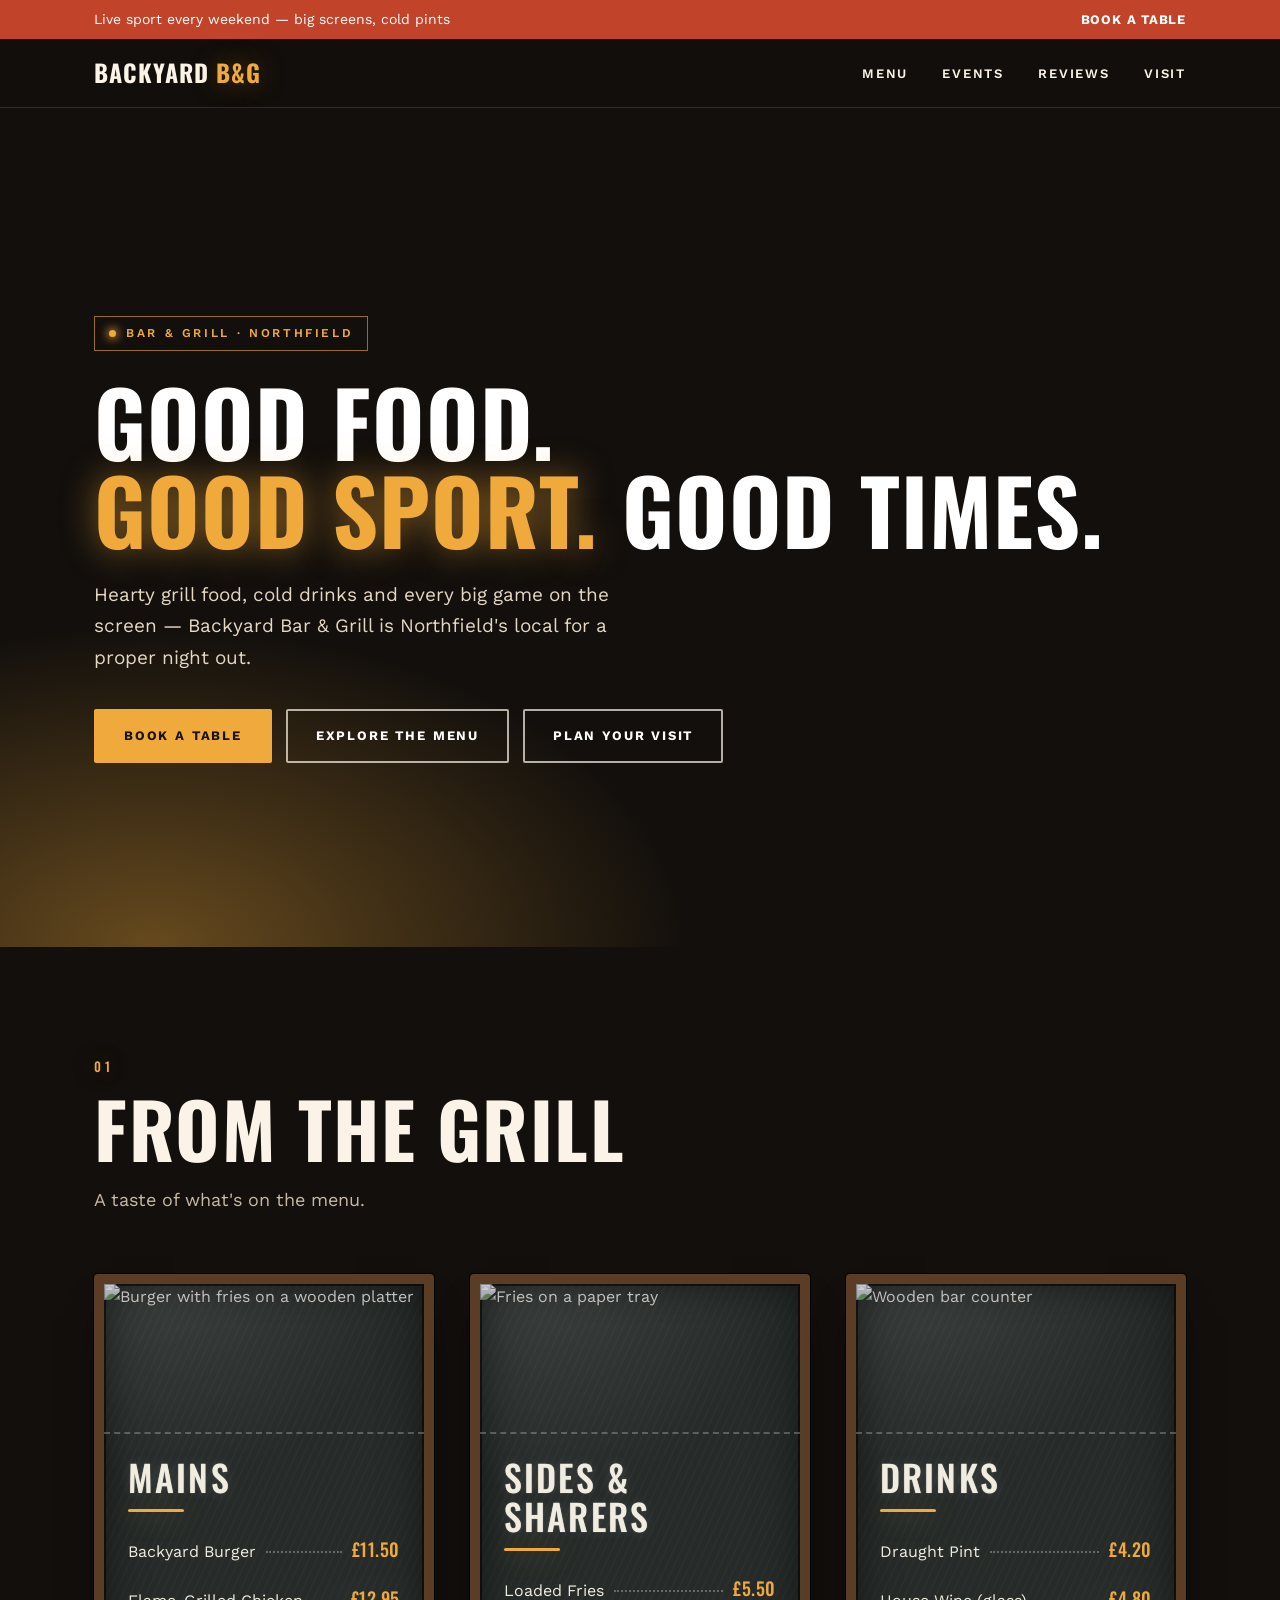
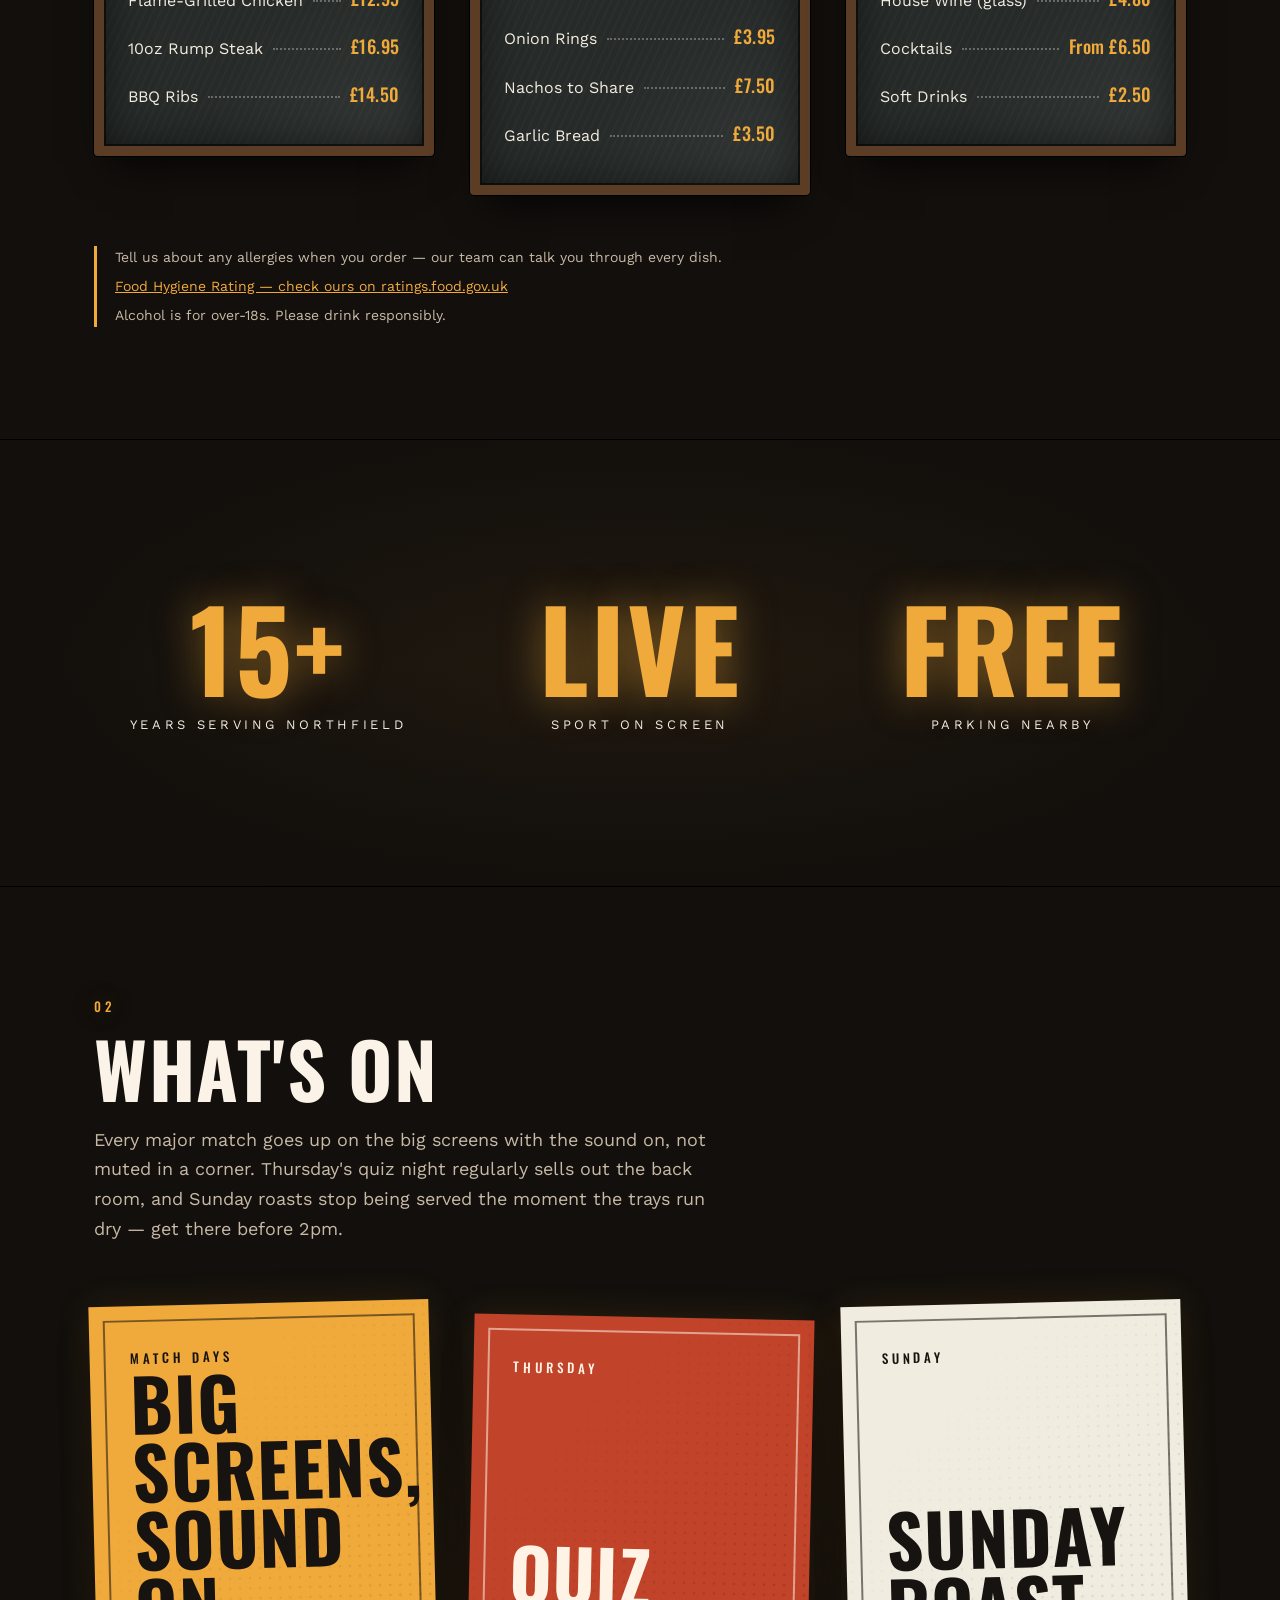
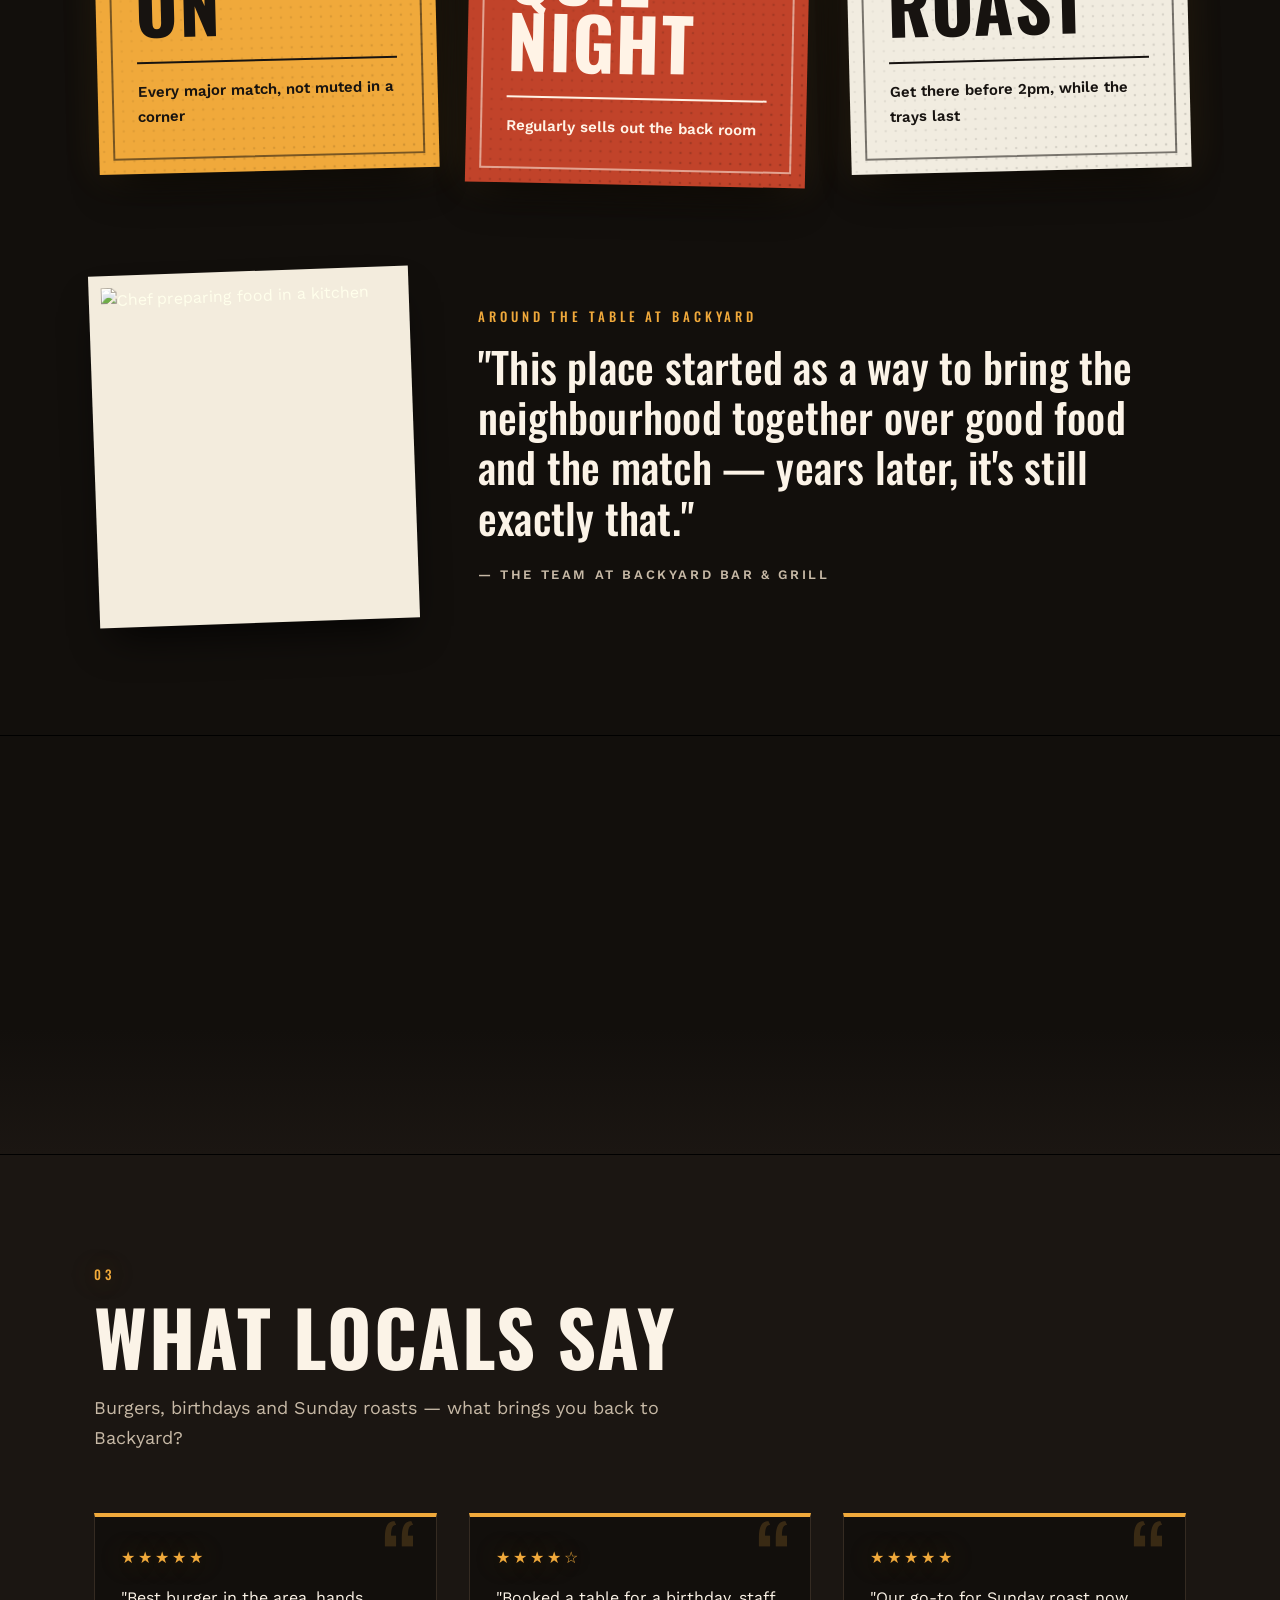
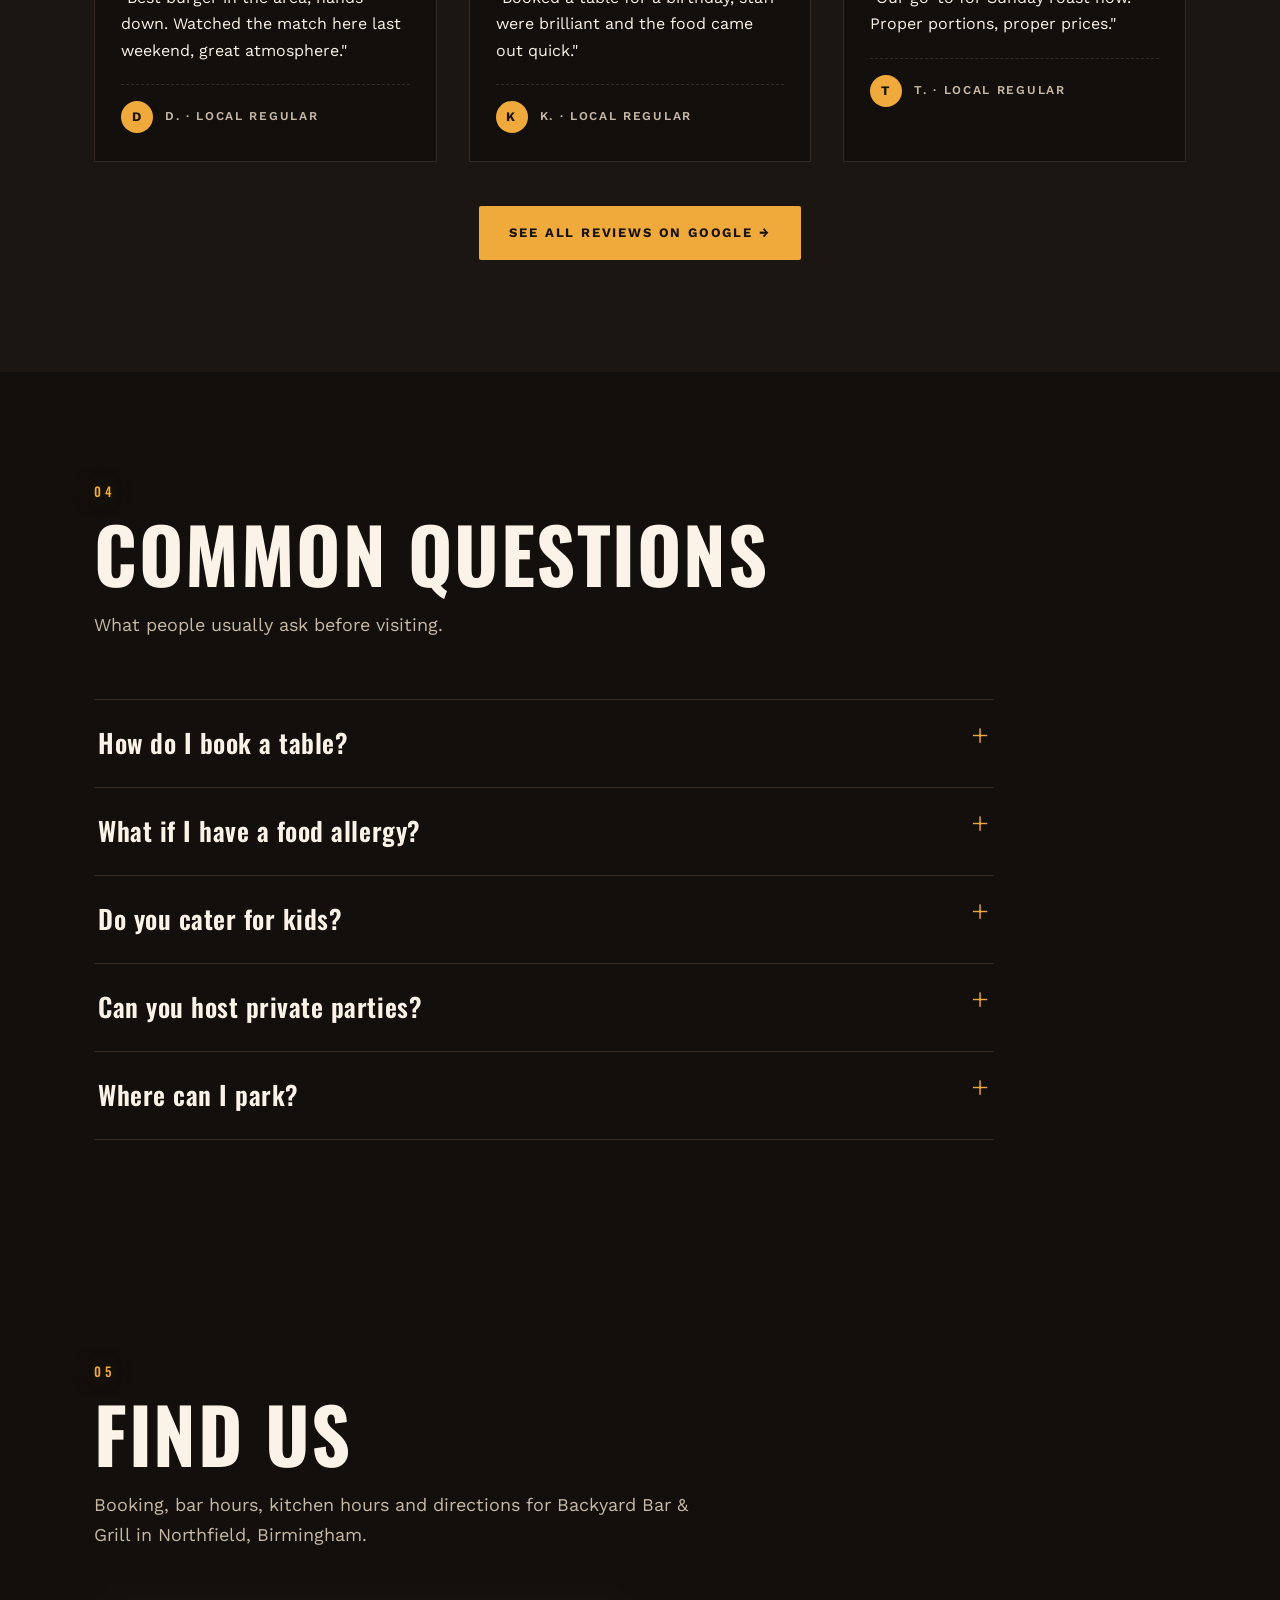
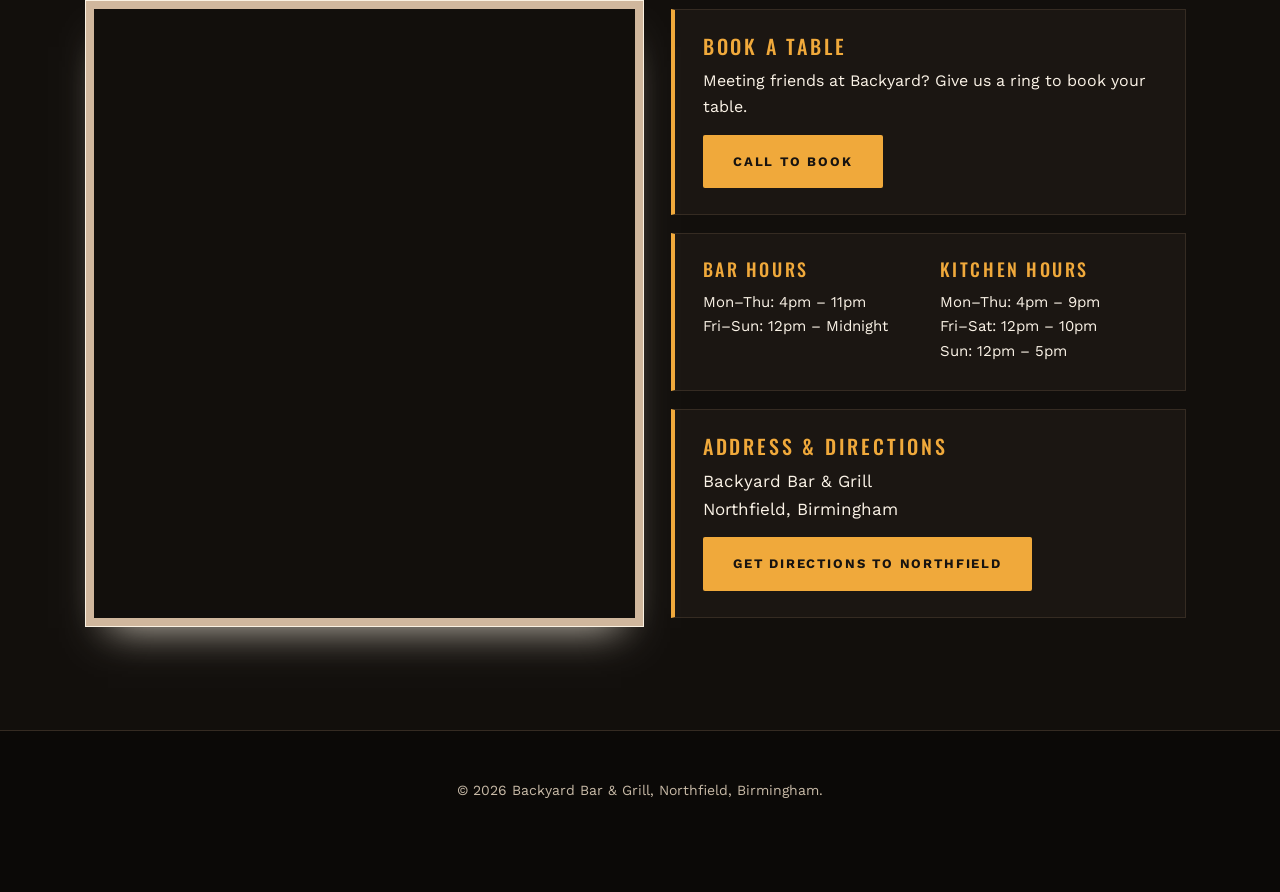
==== index.html @ 1817db9e "Merge task C" ====
<!DOCTYPE html>
<html lang="en-GB">
<head>
<meta charset="UTF-8" />
<meta name="viewport" content="width=device-width, initial-scale=1" />
<title>Backyard Bar &amp; Grill | Bar &amp; Grill in Northfield, Birmingham</title>
<meta name="description" content="Backyard Bar & Grill — hearty food, cold drinks and big-screen sport in Northfield, Birmingham. Walk-ins and bookings welcome." />
<link rel="canonical" href="https://desolatemartial553.github.io/backyard-bar-grill/" />
<meta name="theme-color" content="#f0a93b" />
<link rel="icon" href="data:image/svg+xml,%3Csvg xmlns='http://www.w3.org/2000/svg' viewBox='0 0 64 64'%3E%3Crect width='64' height='64' rx='14' fill='%23120f0c'/%3E%3Ctext x='32' y='45' font-family='Arial,sans-serif' font-size='38' font-weight='700' text-anchor='middle' fill='%23f0a93b'%3EB%3C/text%3E%3C/svg%3E" />
<meta property="og:type" content="website" />
<meta property="og:title" content="Backyard Bar &amp; Grill | Bar &amp; Grill in Northfield, Birmingham" />
<meta property="og:description" content="Backyard Bar &amp; Grill — hearty food, cold drinks and big-screen sport in Northfield, Birmingham. Walk-ins and bookings welcome." />
<meta property="og:url" content="https://desolatemartial553.github.io/backyard-bar-grill/" />
<meta property="og:image" content="https://images.pexels.com/photos/33749073/pexels-photo-33749073.jpeg?auto=compress&amp;cs=tinysrgb&amp;w=1200" />
<meta property="og:locale" content="en_GB" />
<meta property="og:site_name" content="Backyard Bar &amp; Grill" />
<meta name="twitter:card" content="summary_large_image" />
<meta name="twitter:title" content="Backyard Bar &amp; Grill | Bar &amp; Grill in Northfield, Birmingham" />
<meta name="twitter:description" content="Backyard Bar &amp; Grill — hearty food, cold drinks and big-screen sport in Northfield, Birmingham. Walk-ins and bookings welcome." />
<meta name="twitter:image" content="https://images.pexels.com/photos/33749073/pexels-photo-33749073.jpeg?auto=compress&amp;cs=tinysrgb&amp;w=1200" />
<script type="application/ld+json">
{
  "@context": "https://schema.org",
  "@type": "BarOrPub",
  "name": "Backyard Bar & Grill",
  "url": "https://desolatemartial553.github.io/backyard-bar-grill/",
  "image": "https://images.pexels.com/photos/33749073/pexels-photo-33749073.jpeg?auto=compress&cs=tinysrgb&w=1200",
  "description": "Hearty grill food, cold drinks and big-screen sport in Northfield, Birmingham.",
  "servesCuisine": "Grill",
  "address": {
    "@type": "PostalAddress",
    "addressLocality": "Northfield, Birmingham",
    "addressRegion": "West Midlands",
    "addressCountry": "GB"
  },
  "areaServed": {
    "@type": "City",
    "name": "Birmingham"
  }
}
</script>
<link rel="preconnect" href="https://fonts.googleapis.com" />
<link rel="preconnect" href="https://fonts.gstatic.com" crossorigin />
<link href="https://fonts.googleapis.com/css2?family=Oswald:wght@500;600;700&family=Work+Sans:wght@300;400;500;600;700&display=swap" rel="stylesheet" />
<style>
  :root{
    --bg:#120f0c; --ink:#fbf3e7; --muted:#c7b9a6;
    --accent:#f0a93b; --accent2:#c1432a; --card:#1b1612; --line:#352b22;
    --slate:#262b29; --chalk:#f1ece0; --wood:#5b3d25;
    --glow:0 0 28px rgba(240,169,59,.35);
    --pad:clamp(56px,9vw,112px);
  }
  *{box-sizing:border-box; margin:0; padding:0;}
  html{-webkit-text-size-adjust:100%;}
  body{font-family:'Work Sans',sans-serif; background:var(--bg); color:var(--ink); line-height:1.65; counter-reset:sec; overflow-x:hidden;}
  h1,h2,h3{font-family:'Oswald',sans-serif; text-transform:uppercase; letter-spacing:.02em; line-height:1.08;}
  .wrap{max-width:1140px; margin:0 auto; padding:0 24px;}
  a{color:inherit;}
  img{display:block; max-width:100%;}
  .reveal{opacity:0; transform:translateY(28px); transition:opacity .7s ease, transform .7s ease;}
  .reveal.in{opacity:1; transform:none;}

  /* top bar + header */
  .topbar{background:var(--accent2); color:#fff; font-size:14px;}
  .topbar__inner{display:flex; justify-content:space-between; align-items:center; padding:8px 24px; flex-wrap:wrap; gap:4px 16px;}
  .topbar a{color:#fff; font-weight:700; text-decoration:none; text-transform:uppercase; letter-spacing:.06em; font-size:13px;}
  header{position:sticky; top:0; background:rgba(18,15,12,.94); backdrop-filter:blur(6px); border-bottom:1px solid var(--line); z-index:30; transition:box-shadow .3s;}
  header.scrolled{box-shadow:0 8px 24px rgba(0,0,0,.5);}
  .header__inner{display:flex; align-items:center; justify-content:space-between; padding:14px 24px; position:relative;}
  .brand{font-size:24px; font-weight:700; text-decoration:none; text-transform:uppercase; font-family:'Oswald',sans-serif; letter-spacing:.04em;}
  .brand span{color:var(--accent); text-shadow:var(--glow);}
  nav ul{list-style:none; display:flex; gap:34px;}
  nav a{text-decoration:none; font-weight:600; font-size:13px; letter-spacing:.14em; text-transform:uppercase; padding:6px 0; border-bottom:2px solid transparent; transition:border-color .2s,color .2s;}
  nav a:hover{color:var(--accent); border-color:var(--accent);}
  .burger{display:none; flex-direction:column; gap:4px; background:none; border:0; cursor:pointer; padding:6px;}
  .burger span{width:24px; height:2px; background:var(--ink);}
  .mobile-menu{display:none; position:absolute; top:100%; left:0; right:0; background:var(--card); border-bottom:1px solid var(--line); flex-direction:column; padding:12px 24px;}
  .mobile-menu.open{display:flex;}
  .mobile-menu a{padding:14px 0; text-decoration:none; font-weight:600; border-bottom:1px solid var(--line); text-transform:uppercase; letter-spacing:.14em; font-size:14px;}

  /* buttons */
  .btn{display:inline-block; padding:14px 28px; border-radius:2px; font-weight:700; text-decoration:none; font-size:13px; text-transform:uppercase; letter-spacing:.14em; border:2px solid transparent; cursor:pointer; transition:transform .2s, background .2s, box-shadow .2s, color .2s;}
  .btn:hover{transform:translateY(-2px);}
  .btn--accent{background:var(--accent); color:#171310; box-shadow:0 0 0 rgba(240,169,59,0);}
  .btn--accent:hover{background:#ffbb52; box-shadow:var(--glow);}
  .btn--outline{border-color:rgba(251,243,231,.7); color:#fff;}
  .btn--outline:hover{border-color:var(--accent); color:var(--accent);}

  /* hero */
  .hero{position:relative; min-height:88vh; display:flex; align-items:flex-end; color:#fff; overflow:hidden;}
  .hero::before{content:"";position:absolute; inset:0; background:url('https://images.pexels.com/photos/33749073/pexels-photo-33749073.jpeg?auto=compress&cs=tinysrgb&w=1920') center/cover;}
  .hero::after{content:"";position:absolute; inset:0; background:
    radial-gradient(60% 55% at 12% 100%, rgba(240,169,59,.38), transparent 70%),
    linear-gradient(0deg, rgba(18,15,12,.97) 4%, rgba(18,15,12,.62) 55%, rgba(18,15,12,.82) 100%);}
  .hero__inner{position:relative; z-index:2; width:100%; max-width:1140px; padding:96px 24px clamp(48px,6vw,72px); margin:0 auto; text-align:left;}
  .hero__tag{display:inline-flex; align-items:center; gap:10px; border:1px solid rgba(240,169,59,.6); color:var(--accent); font-weight:600; font-size:12px; letter-spacing:.22em; padding:7px 14px; margin-bottom:26px; text-transform:uppercase;}
  .hero__tag::before{content:""; width:7px; height:7px; border-radius:50%; background:var(--accent); box-shadow:0 0 10px 2px rgba(240,169,59,.8);}
  .hero h1{font-size:clamp(46px,7vw,96px); line-height:.98; margin-bottom:26px; letter-spacing:.01em; font-weight:700;}
  .hero h1 span{color:var(--accent); text-shadow:0 0 34px rgba(240,169,59,.55);}
  .hero p{max-width:540px; margin:0 0 36px; color:#e4d7c4; font-size:clamp(16px,2vw,19px); text-transform:none;}
  .hero__actions{display:flex; gap:14px; flex-wrap:wrap;}

  /* shared section scaffold */
  section{padding:var(--pad) 24px;}
  .section__head{max-width:1140px; margin:0 auto clamp(36px,5vw,60px);}
  .section__head h2{font-size:clamp(36px,6.4vw,76px); margin-bottom:16px; counter-increment:sec; font-weight:700;}
  .section__head h2::before{content:"0" counter(sec); display:block; font-size:13px; letter-spacing:.3em; color:var(--accent); margin-bottom:14px; font-weight:500; text-shadow:var(--glow);}
  .section__head p{color:var(--muted); text-transform:none; max-width:620px; font-size:clamp(16px,1.8vw,18px);}

  /* chalkboard menus */
  .menu-grid{display:grid; grid-template-columns:repeat(auto-fit,minmax(min(100%,300px),1fr)); gap:clamp(20px,3vw,36px); align-items:start;}
  .board{position:relative; border:10px solid var(--wood); border-image:none; border-radius:4px; color:var(--chalk);
    background:
      radial-gradient(120% 70% at 20% 0%, rgba(255,255,255,.09), transparent 60%),
      radial-gradient(90% 60% at 90% 100%, rgba(255,255,255,.05), transparent 65%),
      repeating-linear-gradient(115deg, rgba(255,255,255,.018) 0 2px, transparent 2px 7px),
      var(--slate);
    box-shadow:inset 0 0 0 2px rgba(0,0,0,.55), inset 0 0 40px rgba(0,0,0,.55), 0 24px 40px -18px rgba(0,0,0,.8), 0 0 0 1px #000;
    transition:transform .3s;}
  .board:hover{transform:translateY(-6px) rotate(-.4deg);}
  .board img{width:100%; height:150px; object-fit:cover; filter:grayscale(.55) contrast(1.05) brightness(.8); border-bottom:2px dashed rgba(241,236,224,.35);}
  .board__body{padding:24px 24px 26px;}
  .board h3{color:var(--chalk); font-size:clamp(28px,3.4vw,36px); margin-bottom:14px; font-weight:500; letter-spacing:.06em; text-shadow:0 0 1px rgba(255,255,255,.6),0 0 14px rgba(255,255,255,.12);}
  .board h3::after{content:""; display:block; width:56px; height:3px; background:var(--accent); margin-top:12px; border-radius:2px; box-shadow:var(--glow);}
  .board ul{list-style:none;}
  .board li{display:flex; align-items:baseline; gap:10px; padding:9px 0; font-size:16px; text-transform:none; color:var(--chalk);}
  .board li::after{content:""; flex:1; border-bottom:2px dotted rgba(241,236,224,.32); transform:translateY(-4px);}
  .board .price{order:1; color:var(--accent); font-family:'Oswald',sans-serif; font-weight:500; font-size:18px; letter-spacing:.03em; white-space:nowrap;}
  .content-note{max-width:760px; margin:clamp(32px,4vw,52px) 0 0; color:var(--muted); font-size:14px; border-left:3px solid var(--accent); padding-left:18px;}
  .content-note p + p{margin-top:6px;}
  .content-note a{color:var(--accent);}

  /* full-bleed photo bands */
  .strip{position:relative; padding:clamp(72px,12vw,150px) 24px; background:url('https://images.pexels.com/photos/1872888/pexels-photo-1872888.jpeg?auto=compress&cs=tinysrgb&w=1920') center/cover; overflow:hidden; border-top:1px solid #000; border-bottom:1px solid #000;}
  .strip::before{content:""; position:absolute; inset:0; background:linear-gradient(180deg, rgba(18,15,12,.82), rgba(18,15,12,.6) 50%, rgba(18,15,12,.88)), radial-gradient(70% 90% at 50% 50%, rgba(240,169,59,.18), transparent 70%);}
  .strip .grid{position:relative; display:grid; grid-template-columns:repeat(auto-fit,minmax(min(100%,200px),1fr)); gap:clamp(28px,5vw,48px) 24px; text-align:center;}
  .strip .grid > div{padding:0 8px;}
  .strip h3{font-size:clamp(56px,10vw,112px); color:var(--accent); font-weight:700; text-shadow:0 0 40px rgba(240,169,59,.5); line-height:1;}
  .strip p{color:var(--chalk); font-size:13px; letter-spacing:.28em; text-transform:uppercase; margin-top:12px;}
  .band{height:clamp(200px,34vw,420px); background:url('https://images.pexels.com/photos/33749073/pexels-photo-33749073.jpeg?auto=compress&cs=tinysrgb&w=1600') center 40%/cover; position:relative; border-top:1px solid #000; border-bottom:1px solid #000;}
  .band::after{content:""; position:absolute; inset:0; background:linear-gradient(180deg, var(--bg), rgba(18,15,12,.15) 30%, rgba(18,15,12,.15) 70%, var(--card));}
  @media(min-width:900px){.strip,.band{background-attachment:fixed;}}

  /* gig-poster cards */
  .posters{display:grid; grid-template-columns:repeat(auto-fit,minmax(min(100%,300px),1fr)); gap:clamp(22px,3vw,36px); max-width:1140px; margin:0 auto clamp(56px,8vw,100px);}
  .poster{position:relative; padding:28px 26px 30px; min-height:340px; display:flex; flex-direction:column; justify-content:space-between; color:#171310; background:var(--accent); overflow:hidden; box-shadow:0 22px 40px -16px rgba(0,0,0,.85), 0 0 36px rgba(240,169,59,.12); transition:transform .3s;}
  .poster::before{content:""; position:absolute; inset:0; background:radial-gradient(rgba(0,0,0,.14) 1.4px, transparent 1.6px) 0 0/10px 10px; mask-image:linear-gradient(135deg, transparent 20%, #000); -webkit-mask-image:linear-gradient(135deg, transparent 20%, #000); pointer-events:none;}
  .poster::after{content:""; position:absolute; left:14px; right:14px; top:14px; bottom:14px; border:2px solid rgba(23,19,16,.55); pointer-events:none;}
  .poster > *{position:relative; z-index:1;}
  .poster:hover{transform:translateY(-8px) rotate(0);}
  @media(min-width:760px){.poster:nth-child(odd){transform:rotate(-1.4deg);} .poster:nth-child(even){transform:rotate(1.2deg) translateY(14px);} .poster:nth-child(even):hover{transform:translateY(6px) rotate(0);}}
  .poster--red{background:var(--accent2); color:#fff3e6;}
  .poster--red::before{background-image:radial-gradient(rgba(0,0,0,.2) 1.4px, transparent 1.6px);}
  .poster--red::after{border-color:rgba(255,243,230,.55);}
  .poster--cream{background:var(--chalk);}
  .poster__kicker{font-family:'Oswald',sans-serif; text-transform:uppercase; letter-spacing:.3em; font-size:13px; font-weight:500; padding:14px 14px 0;}
  .poster__title{font-family:'Oswald',sans-serif; text-transform:uppercase; font-weight:700; font-size:clamp(46px,7vw,72px); line-height:.94; padding:0 14px; margin-top:auto;}
  .poster__line{font-size:15px; font-weight:600; padding:16px 14px 14px; border-top:2px solid currentColor; margin:22px 14px 0; padding-left:0; padding-right:0;}

  /* team quote */
  .owner{display:grid; grid-template-columns:minmax(0,320px) 1fr; gap:clamp(28px,5vw,64px); align-items:center; max-width:1140px; margin:0 auto;}
  .owner figure{background:#f3ecdd; padding:12px 12px 44px; transform:rotate(-2deg); box-shadow:0 22px 40px -14px rgba(0,0,0,.8);}
  .owner img{aspect-ratio:1; object-fit:cover; width:100%; filter:sepia(.25) contrast(1.05);}
  .owner h3{margin-bottom:18px; color:var(--accent); font-size:13px; letter-spacing:.3em; font-weight:500;}
  .owner blockquote{font-family:'Oswald',sans-serif; font-weight:500; font-size:clamp(24px,3.6vw,42px); line-height:1.2; margin-bottom:22px; text-transform:none; letter-spacing:.005em;}
  .owner .who{color:var(--muted); font-weight:600; font-size:13px; letter-spacing:.2em; text-transform:uppercase;}

  /* reviews as ticket stubs */
  .reviews{background:var(--card);}
  .review-grid{display:grid; grid-template-columns:repeat(auto-fit,minmax(min(100%,260px),1fr)); gap:clamp(20px,3vw,32px); max-width:1140px; margin:0 auto;}
  .review{position:relative; background:var(--bg); border:1px solid var(--line); border-top:4px solid var(--accent); padding:28px 26px; transition:transform .25s;}
  .review::before{content:"\201C"; position:absolute; right:20px; top:-6px; font-family:'Oswald',sans-serif; font-size:96px; line-height:1; color:rgba(240,169,59,.18);}
  .review:hover{transform:translateY(-4px);}
  .stars{color:var(--accent); letter-spacing:3px; margin-bottom:14px; text-shadow:var(--glow);}
  .review p{font-size:16px; margin-bottom:20px; text-transform:none;}
  .review .who{display:flex; align-items:center; gap:12px; font-weight:600; font-size:12px; letter-spacing:.14em; color:var(--muted); text-transform:uppercase; border-top:1px dashed var(--line); padding-top:16px;}
  .avatar{width:32px; height:32px; border-radius:50%; background:var(--accent); color:#171310; display:flex; align-items:center; justify-content:center; font-size:13px; font-weight:700;}
  .reviews .more{text-align:center; margin-top:44px;}

  /* FAQ */
  .faq{max-width:900px; margin:0; border-top:1px solid var(--line);}
  .faq details{border-bottom:1px solid var(--line); padding:22px 4px;}
  .faq summary{cursor:pointer; font-weight:600; list-style:none; text-transform:none; font-family:'Oswald',sans-serif; font-size:clamp(20px,2.6vw,26px); letter-spacing:.02em; padding-right:40px; position:relative;}
  .faq summary::-webkit-details-marker{display:none;}
  .faq summary::after{content:"+"; position:absolute; right:0; top:-2px; font-size:30px; line-height:1; color:var(--accent); font-family:'Work Sans',sans-serif; font-weight:300;}
  .faq details[open] summary::after{content:"\2013";}
  .faq details[open] summary{color:var(--accent);}
  .faq p{margin-top:14px; color:var(--muted); font-size:16px; text-transform:none; max-width:640px;}
  .faq a{color:var(--accent);}

  /* find us */
  .map-contact{display:grid; grid-template-columns:1.05fr 1fr; gap:clamp(20px,3vw,36px); max-width:1140px; margin:0 auto; padding:0 24px;}
  .map-contact iframe{width:100%; height:100%; min-height:320px; border:0; filter:invert(90%) hue-rotate(180deg) sepia(.25); box-shadow:0 0 0 8px var(--wood), 0 0 0 9px #000, 0 24px 40px -14px rgba(0,0,0,.8);}
  .visit-details{display:grid; gap:18px;}
  .visit-card{padding:26px 28px; text-align:left; background:var(--card); border:1px solid var(--line); border-left:4px solid var(--accent);}
  .visit-card h3{color:var(--accent); font-size:20px; font-weight:500; letter-spacing:.14em; margin-bottom:10px;}
  .visit-card p{color:var(--ink);}
  .visit-card p + p,.visit-card .btn{margin-top:14px;}
  .visit-card address{font-style:normal; font-size:17px;}
  .hours-grid{display:grid; grid-template-columns:1fr 1fr; gap:20px;}
  .hours-grid h3{font-size:18px;}
  .hours-grid p{font-size:15px;}

  footer{background:#0b0907; color:var(--muted); padding:48px 24px 90px; text-align:center; font-size:14px; border-top:1px solid var(--line);}
  footer a{color:var(--accent); text-decoration:none;}
  .sticky-cta{position:fixed; bottom:0; left:0; right:0; background:#0b0907; padding:12px 20px; display:none; justify-content:center; gap:12px; z-index:40; box-shadow:0 -8px 24px rgba(0,0,0,.5);}
  .sticky-cta a{flex:1; text-align:center; max-width:280px; padding:13px 10px;}

  @media(max-width:820px){
    nav{display:none;} .burger{display:flex;}
    .owner{grid-template-columns:1fr;}
    .owner figure{max-width:260px;}
    .map-contact{grid-template-columns:1fr;}
    .sticky-cta{display:flex;}
    footer{padding-bottom:100px;}
    .hero{min-height:80vh;}
  }
  @media(max-width:480px){
    .hours-grid{grid-template-columns:1fr;}
    .hero__actions .btn{flex:1 1 100%; text-align:center;}
    .topbar__inner{justify-content:center; text-align:center;}
  }
  @media(prefers-reduced-motion:reduce){.reveal{transition:none;} .btn,.board,.poster,.review{transition:none;}}
</style>
</head>
<body>

<div class="topbar">
  <div class="wrap topbar__inner">
    <!-- PLACEHOLDER: confirm live sport screenings with the owner -->
    <p>Live sport every weekend — big screens, cold pints</p>
    <!-- /PLACEHOLDER -->
    <!-- PLACEHOLDER: owner-confirmed booking phone needed; replace placeholder tel number -->
    <a href="tel:+441210000002">Book a table</a>
    <!-- /PLACEHOLDER -->
  </div>
</div>

<header id="siteHeader">
  <div class="wrap header__inner">
    <a class="brand" href="#top">Backyard <span>B&amp;G</span></a>
    <nav>
      <ul>
        <li><a href="#menu">Menu</a></li>
        <li><a href="#events">Events</a></li>
        <li><a href="#reviews">Reviews</a></li>
        <li><a href="#contact">Visit</a></li>
      </ul>
    </nav>
    <button class="burger" id="burgerBtn" aria-label="Menu"><span></span><span></span><span></span></button>
    <div class="mobile-menu" id="mobileMenu">
      <a href="#menu">Menu</a>
      <a href="#events">Events</a>
      <a href="#reviews">Reviews</a>
      <a href="#contact">Visit</a>
    </div>
  </div>
</header>

<section class="hero" id="top">
  <div class="hero__inner">
    <span class="hero__tag">Bar &amp; Grill · Northfield</span>
    <h1>Good food.<br><span>Good sport.</span> Good times.</h1>
    <!-- PLACEHOLDER: confirm grill menu and live sports availability with the owner -->
    <p>Hearty grill food, cold drinks and every big game on the screen — Backyard Bar &amp; Grill is Northfield's local for a proper night out.</p>
    <!-- /PLACEHOLDER -->
    <div class="hero__actions">
      <!-- PLACEHOLDER: owner-confirmed booking phone needed; replace placeholder tel number -->
      <a href="tel:+441210000002" class="btn btn--accent">Book a table</a>
      <!-- /PLACEHOLDER -->
      <a href="#menu" class="btn btn--outline">Explore the menu</a>
      <a href="#contact" class="btn btn--outline">Plan your visit</a>
    </div>
  </div>
</section>

<section id="menu">
  <div class="wrap">
    <div class="section__head reveal">
      <h2>From The Grill</h2>
      <p>A taste of what's on the menu.</p>
    </div>
    <div class="menu-grid">
      <div class="board reveal">
        <img src="https://images.pexels.com/photos/38896825/pexels-photo-38896825.jpeg?auto=compress&cs=tinysrgb&w=700" alt="Burger with fries on a wooden platter" loading="lazy" />
        <div class="board__body">
          <h3>Mains</h3>

          <!-- PLACEHOLDER: confirm mains and prices with the owner -->
          <ul>
            <li>Backyard Burger <span class="price">£11.50</span></li>
            <li>Flame-Grilled Chicken <span class="price">£12.95</span></li>
            <li>10oz Rump Steak <span class="price">£16.95</span></li>
            <li>BBQ Ribs <span class="price">£14.50</span></li>
          </ul>
          <!-- /PLACEHOLDER -->
        </div>
      </div>
      <div class="board reveal">
        <img src="https://images.pexels.com/photos/4571510/pexels-photo-4571510.jpeg?auto=compress&cs=tinysrgb&w=700" alt="Fries on a paper tray" loading="lazy" />
        <div class="board__body">
          <h3>Sides &amp; Sharers</h3>

          <!-- PLACEHOLDER: confirm sides and sharers and prices with the owner -->
          <ul>
            <li>Loaded Fries <span class="price">£5.50</span></li>
            <li>Onion Rings <span class="price">£3.95</span></li>
            <li>Nachos to Share <span class="price">£7.50</span></li>
            <li>Garlic Bread <span class="price">£3.50</span></li>
          </ul>
          <!-- /PLACEHOLDER -->
        </div>
      </div>
      <div class="board reveal">
        <img src="https://images.pexels.com/photos/1872888/pexels-photo-1872888.jpeg?auto=compress&cs=tinysrgb&w=700" alt="Wooden bar counter" loading="lazy" />
        <div class="board__body">
          <h3>Drinks</h3>

          <!-- PLACEHOLDER: confirm drinks and prices with the owner -->
          <ul>
            <li>Draught Pint <span class="price">£4.20</span></li>
            <li>House Wine (glass) <span class="price">£4.80</span></li>
            <li>Cocktails <span class="price">From £6.50</span></li>
            <li>Soft Drinks <span class="price">£2.50</span></li>
          </ul>
          <!-- /PLACEHOLDER -->
        </div>
      </div>
    </div>
    <div class="content-note">
      <p>Tell us about any allergies when you order — our team can talk you through every dish.</p>
      <!-- PLACEHOLDER: verify the venue's Food Hygiene Rating and replace with its official listing -->
      <p><a href="https://ratings.food.gov.uk/">Food Hygiene Rating — check ours on ratings.food.gov.uk</a></p>
      <!-- /PLACEHOLDER -->
      <p>Alcohol is for over-18s. Please drink responsibly.</p>
    </div>
  </div>
</section>

<section class="strip" aria-label="At a glance">
  <div class="wrap grid">
    <!-- PLACEHOLDER: confirm years trading, live sport and parking with the owner -->
    <div class="reveal"><h3>15+</h3><p>Years Serving Northfield</p></div>
    <div class="reveal"><h3>Live</h3><p>Sport On Screen</p></div>
    <div class="reveal"><h3>Free</h3><p>Parking Nearby</p></div>
    <!-- /PLACEHOLDER -->
  </div>
</section>

<section id="events">
  <div class="wrap">
    <div class="section__head reveal">
      <h2>What's on</h2>
      <!-- PLACEHOLDER: owner-confirmed events, sports screenings and offers needed -->
      <p>Every major match goes up on the big screens with the sound on, not muted in a corner. Thursday's quiz night regularly sells out the back room, and Sunday roasts stop being served the moment the trays run dry — get there before 2pm.</p>
      <!-- /PLACEHOLDER -->
    </div>
    <!-- PLACEHOLDER: owner-confirmed events, sports screenings and offers needed -->
    <div class="posters">
      <article class="poster reveal"><span class="poster__kicker">Match days</span><h3 class="poster__title">Big screens,<br>sound on</h3><p class="poster__line">Every major match, not muted in a corner</p></article>
      <article class="poster poster--red reveal"><span class="poster__kicker">Thursday</span><h3 class="poster__title">Quiz<br>night</h3><p class="poster__line">Regularly sells out the back room</p></article>
      <article class="poster poster--cream reveal"><span class="poster__kicker">Sunday</span><h3 class="poster__title">Sunday<br>roast</h3><p class="poster__line">Get there before 2pm, while the trays last</p></article>
    </div>
    <!-- /PLACEHOLDER -->
    <div class="owner reveal">
      <figure>
        <img src="https://images.pexels.com/photos/36430023/pexels-photo-36430023.jpeg?auto=compress&cs=tinysrgb&w=500" alt="Chef preparing food in a kitchen" loading="lazy" />
      </figure>
      <div>
        <h3>Around the table at Backyard</h3>
        <!-- PLACEHOLDER: approved team quote and attribution needed -->
        <blockquote>"This place started as a way to bring the neighbourhood together over good food and the match — years later, it's still exactly that."</blockquote>
        <div class="who">— The Team at Backyard Bar &amp; Grill</div>
        <!-- /PLACEHOLDER -->
      </div>
    </div>
  </div>
</section>

<div class="band" role="presentation" aria-hidden="true"></div>

<section id="reviews" class="reviews">
  <div class="wrap">
    <div class="section__head reveal">
      <h2>What locals say</h2>
      <p>Burgers, birthdays and Sunday roasts — what brings you back to Backyard?</p>
    </div>
    <div class="review-grid">
      <!-- PLACEHOLDER: replace with real Google reviews — food review -->
      <div class="review reveal"><div class="stars">★★★★★</div><p>"Best burger in the area, hands down. Watched the match here last weekend, great atmosphere."</p><div class="who"><span class="avatar">D</span> D. · Local regular</div></div>
      <!-- /PLACEHOLDER -->
      <!-- PLACEHOLDER: replace with real Google reviews — table booking review -->
      <div class="review reveal"><div class="stars">★★★★☆</div><p>"Booked a table for a birthday, staff were brilliant and the food came out quick."</p><div class="who"><span class="avatar">K</span> K. · Local regular</div></div>
      <!-- /PLACEHOLDER -->
      <!-- PLACEHOLDER: replace with real Google reviews — atmosphere review -->
      <div class="review reveal"><div class="stars">★★★★★</div><p>"Our go-to for Sunday roast now. Proper portions, proper prices."</p><div class="who"><span class="avatar">T</span> T. · Local regular</div></div>
      <!-- /PLACEHOLDER -->
    </div>
    <div class="more">
      <a class="btn btn--accent" href="https://www.google.com/search?q=Backyard+Bar+%26+Grill+Northfield+Birmingham+reviews" target="_blank" rel="noopener">See all reviews on Google →</a>
    </div>
  </div>
</section>

<section id="faq">
  <div class="wrap">
    <div class="section__head reveal">
      <h2>Common Questions</h2>
      <p>What people usually ask before visiting.</p>
    </div>
    <div class="faq reveal">
      <details><summary>How do I book a table?</summary><!-- PLACEHOLDER: confirm booking phone and walk-in policy with the owner --><p>Walk-ins are welcome any time, but booking is recommended for weekends and big match days. <a href="tel:+441210000002">Call to book</a>.</p><!-- /PLACEHOLDER --></details>
      <details><summary>What if I have a food allergy?</summary><p>Tell us about any allergies when you order — our team can talk you through every dish.</p></details>
      <details><summary>Do you cater for kids?</summary><!-- PLACEHOLDER: confirm children's menu and family visiting policy --><p>Yes, we have a kids' menu and are family-friendly until the evening.</p><!-- /PLACEHOLDER --></details>
      <details><summary>Can you host private parties?</summary><!-- PLACEHOLDER: confirm private-party availability and booking phone --><p>Yes, we have function space available for private events — <a href="tel:+441210000002">call us to check availability</a>.</p><!-- /PLACEHOLDER --></details>
      <details><summary>Where can I park?</summary><!-- PLACEHOLDER: confirm nearby free parking availability --><p>Yes, free parking is available nearby.</p><!-- /PLACEHOLDER --></details>
    </div>
  </div>
</section>

<section id="contact">
  <div class="wrap section__head reveal">
    <h2>Find Us</h2>
    <p>Booking, bar hours, kitchen hours and directions for Backyard Bar &amp; Grill in Northfield, Birmingham.</p>
  </div>
  <div class="wrap map-contact reveal">
    <iframe src="https://maps.google.com/maps?q=Northfield,+Birmingham&z=15&output=embed" loading="lazy" title="Map to Backyard Bar & Grill"></iframe>
    <div class="visit-details">
      <div class="visit-card">
        <h3>Book a table</h3>
        <!-- PLACEHOLDER: owner-confirmed booking phone needed; replace placeholder tel number -->
        <p>Meeting friends at Backyard? Give us a ring to book your table.</p>
        <a class="btn btn--accent" href="tel:+441210000002">Call to book</a>
        <!-- /PLACEHOLDER -->
      </div>
      <div class="visit-card hours-grid">
        <div>
          <h3>Bar hours</h3>
          <!-- PLACEHOLDER: owner-confirmed bar opening hours by day needed -->
          <p>Mon–Thu: 4pm – 11pm<br>Fri–Sun: 12pm – Midnight</p>
          <!-- /PLACEHOLDER -->
        </div>
        <div>
          <h3>Kitchen hours</h3>
          <!-- PLACEHOLDER: owner-confirmed kitchen serving hours and last food orders by day needed -->
          <p>Mon–Thu: 4pm – 9pm<br>Fri–Sat: 12pm – 10pm<br>Sun: 12pm – 5pm</p>
          <!-- /PLACEHOLDER -->
        </div>
      </div>
      <div class="visit-card">
        <h3>Address &amp; directions</h3>
        <!-- PLACEHOLDER: street address and postcode needed -->
        <address>Backyard Bar &amp; Grill<br>Northfield, Birmingham</address>
        <!-- /PLACEHOLDER -->
        <!-- PLACEHOLDER: replace area directions with the verified venue address and Google Maps pin -->
        <a class="btn btn--accent" href="https://www.google.com/maps/dir/?api=1&amp;destination=Northfield%2C%20Birmingham">Get directions <span>to Northfield</span></a>
        <!-- /PLACEHOLDER -->
      </div>
    </div>
  </div>
</section>

<footer>
  <p>&copy; 2026 Backyard Bar &amp; Grill, Northfield, Birmingham.</p>
</footer>

<div class="sticky-cta">
  <!-- PLACEHOLDER: owner-confirmed booking phone needed; replace placeholder tel number -->
  <a href="tel:+441210000002" class="btn btn--accent">Book a table</a>
  <!-- /PLACEHOLDER -->
  <a href="#contact" class="btn btn--outline">Hours &amp; location</a>
</div>

<script>
  const burger = document.getElementById('burgerBtn');
  const menu = document.getElementById('mobileMenu');
  burger.addEventListener('click', () => menu.classList.toggle('open'));

  const header = document.getElementById('siteHeader');
  window.addEventListener('scroll', () => header.classList.toggle('scrolled', window.scrollY > 10));

  function smoothScrollTo(id){
    const target = document.getElementById(id);
    if(!target) return;
    const headerH = header.offsetHeight;
    const top = target.getBoundingClientRect().top + window.scrollY - headerH - 12;
    window.scrollTo({ top: Math.max(top, 0), behavior: 'smooth' });
  }
  document.querySelectorAll('a[href^="#"]').forEach(link => {
    const id = link.getAttribute('href').slice(1);
    if(!document.getElementById(id)) return;
    link.addEventListener('click', (e) => {
      e.preventDefault();
      menu.classList.remove('open');
      smoothScrollTo(id);
      history.replaceState(null, '', '#' + id);
    });
  });

  const io = new IntersectionObserver((entries) => {
    entries.forEach(e => { if(e.isIntersecting){ e.target.classList.add('in'); io.unobserve(e.target); } });
  }, { threshold: 0.15 });
  document.querySelectorAll('.reveal').forEach(el => io.observe(el));
</script>

</body>
</html>
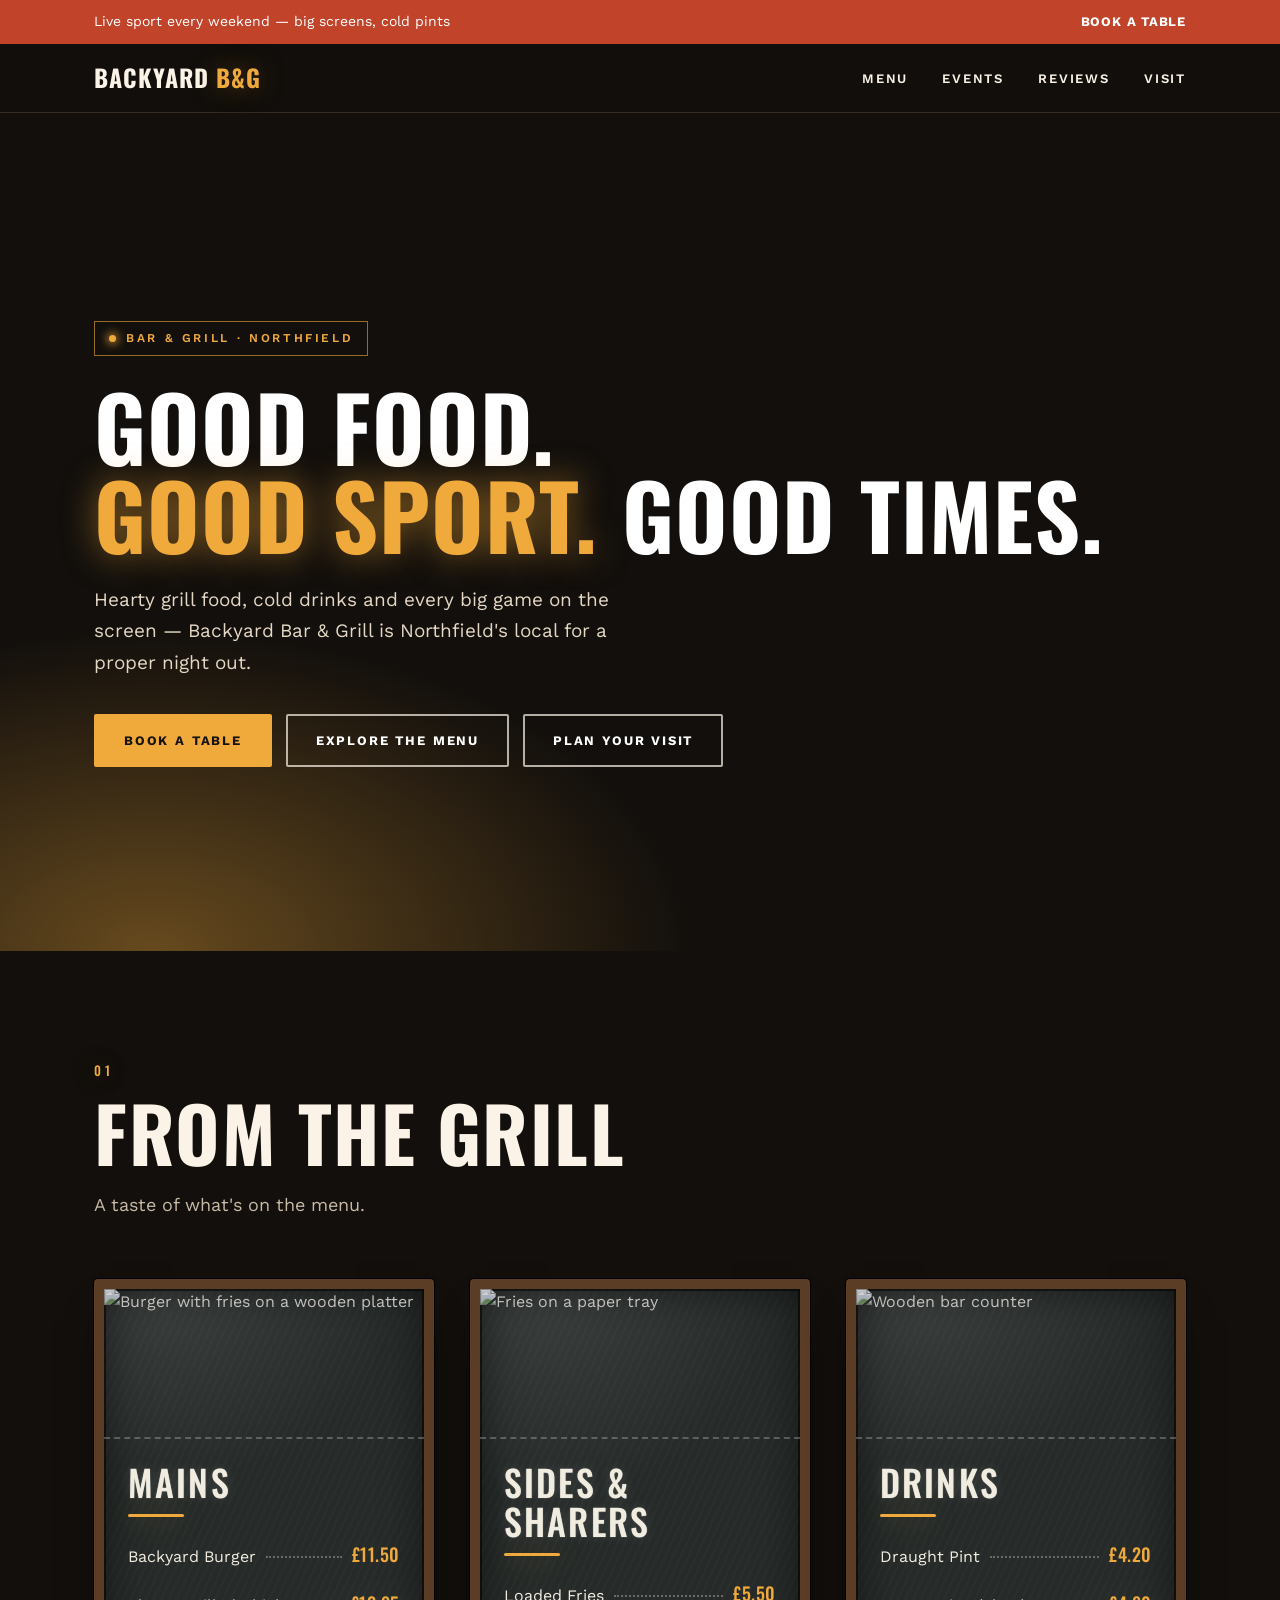
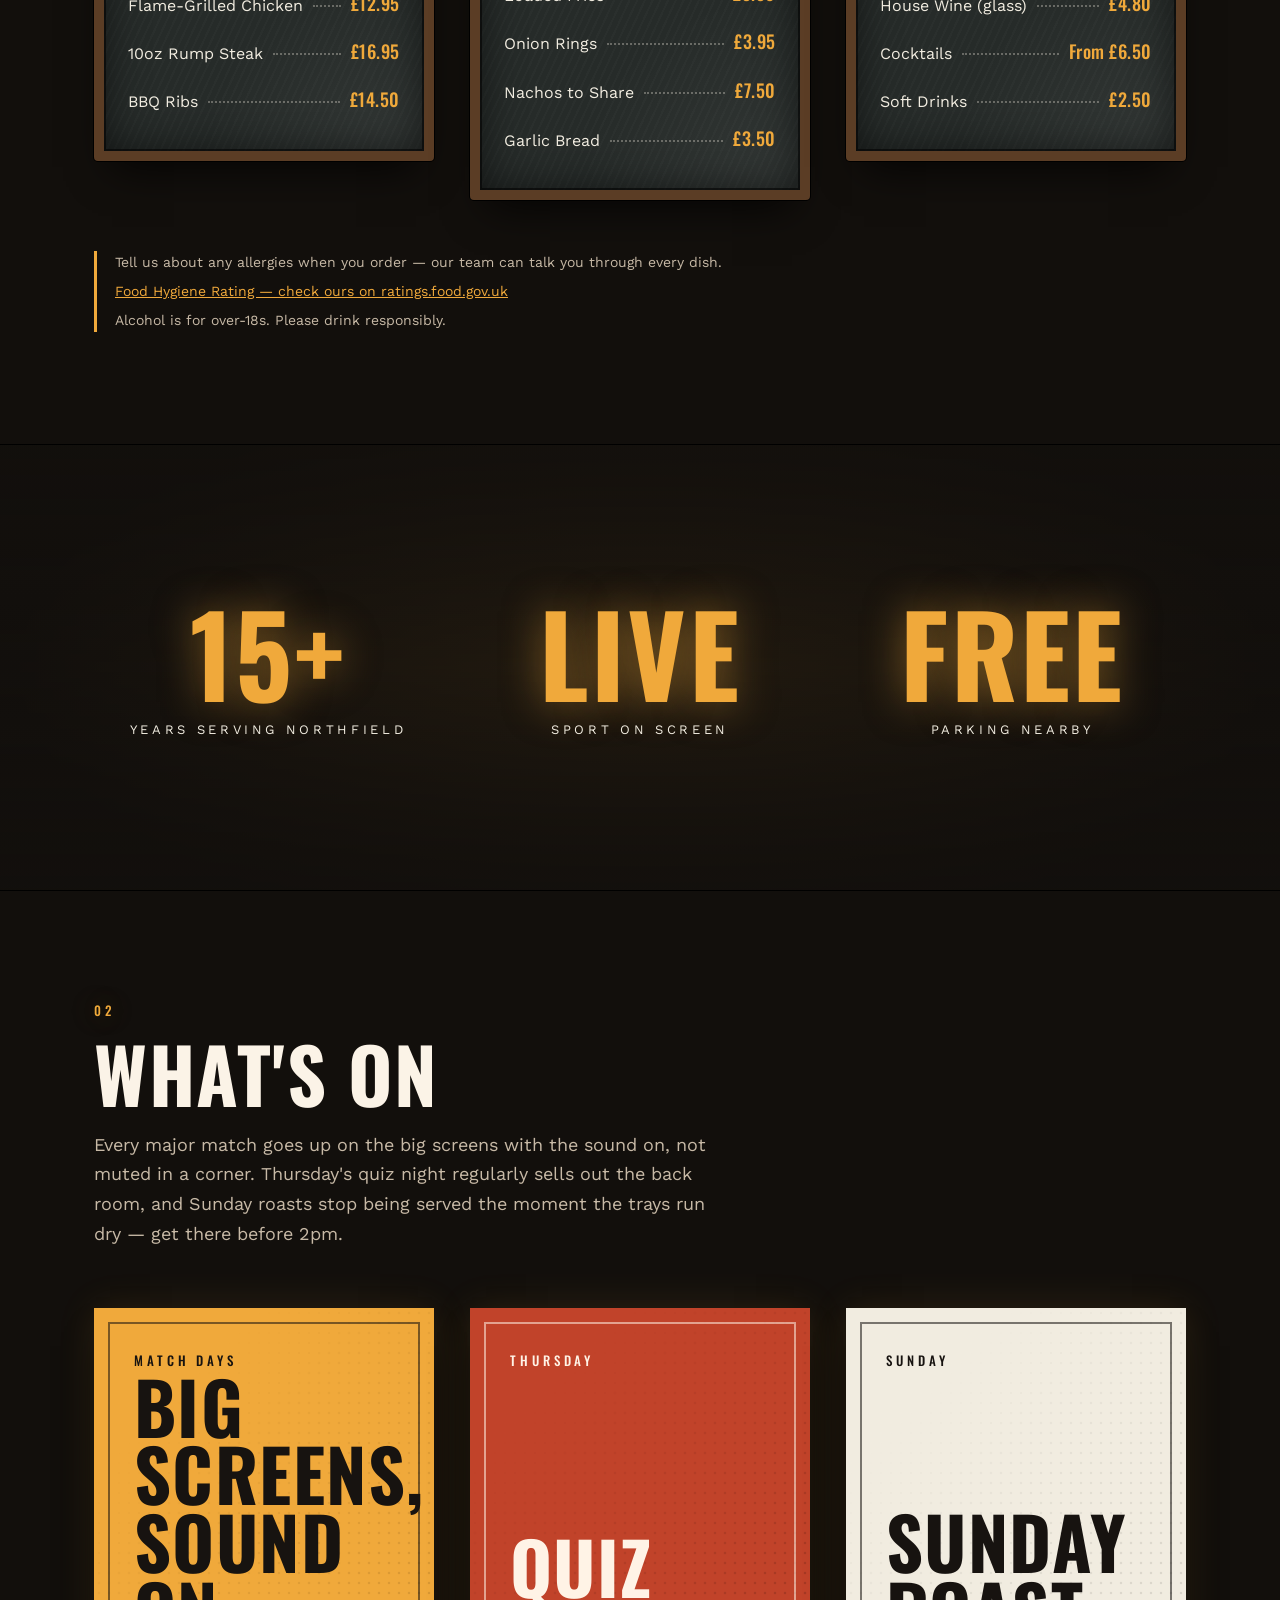
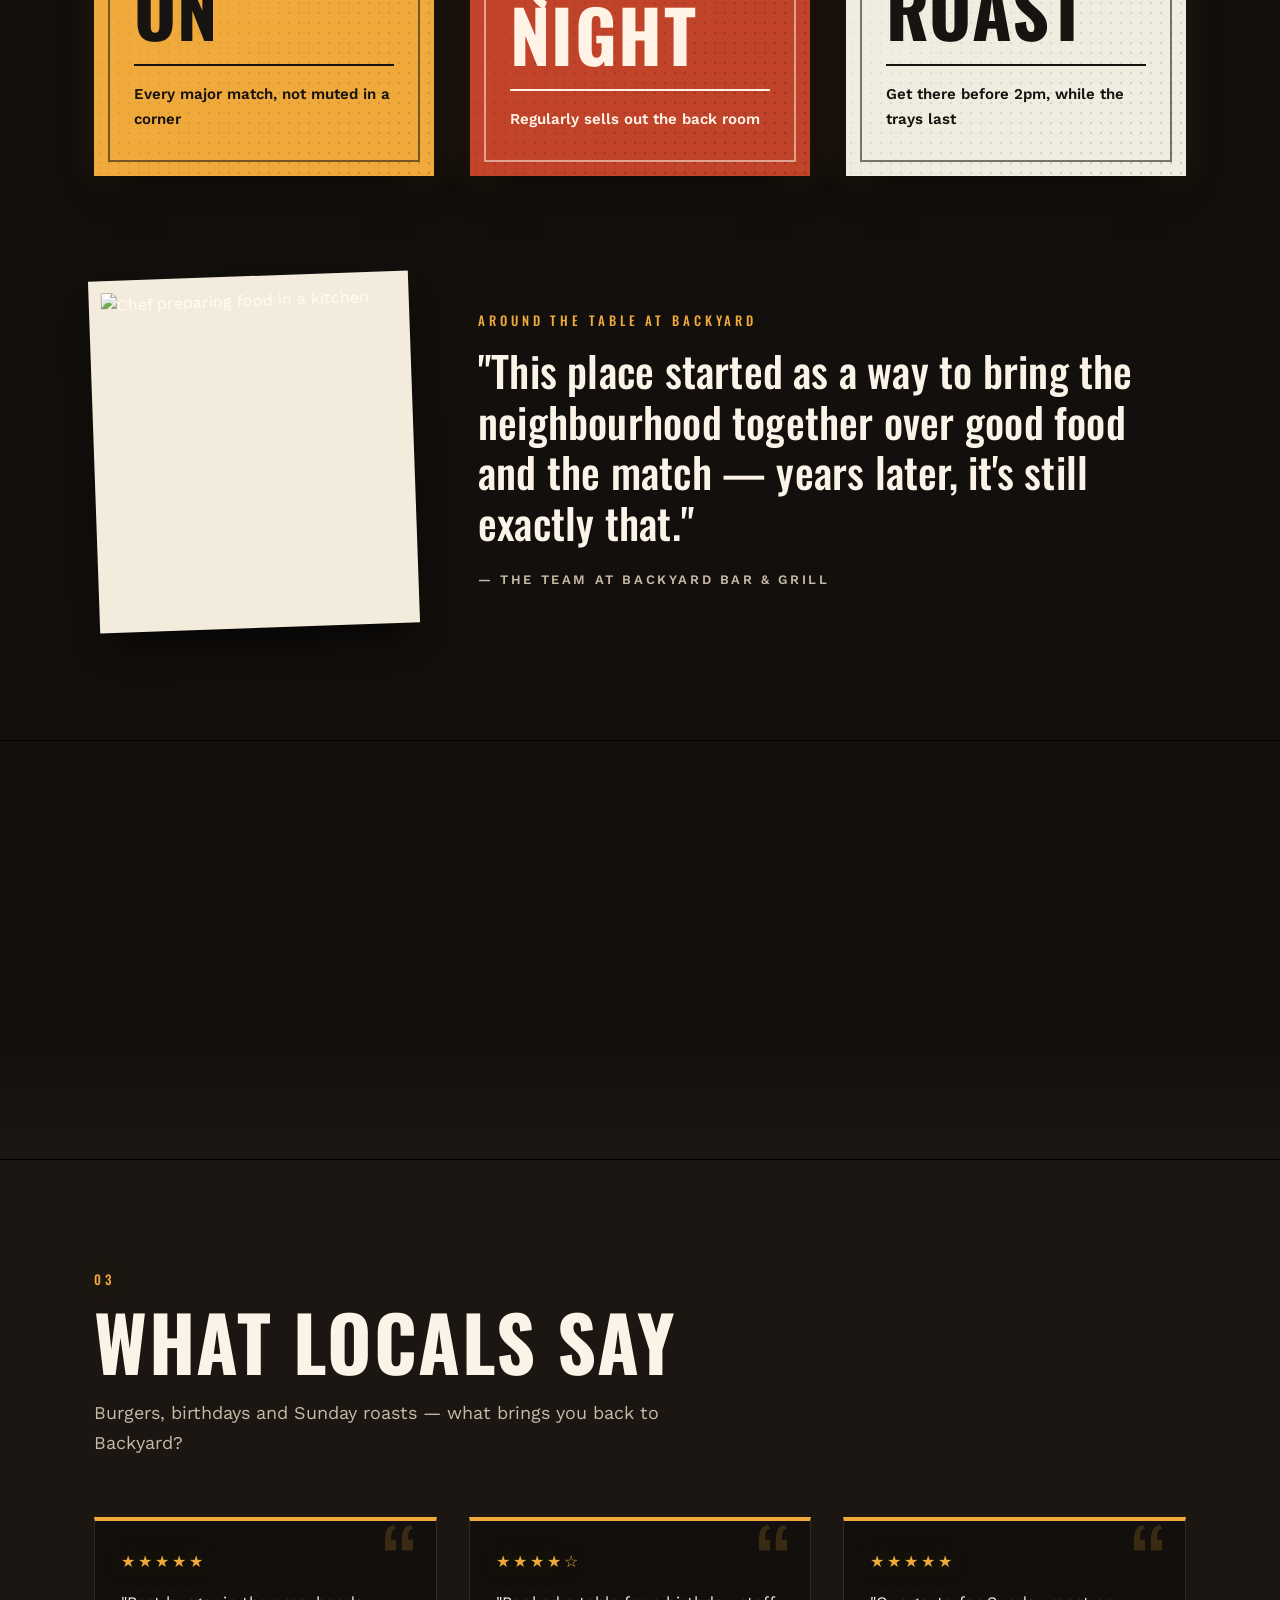
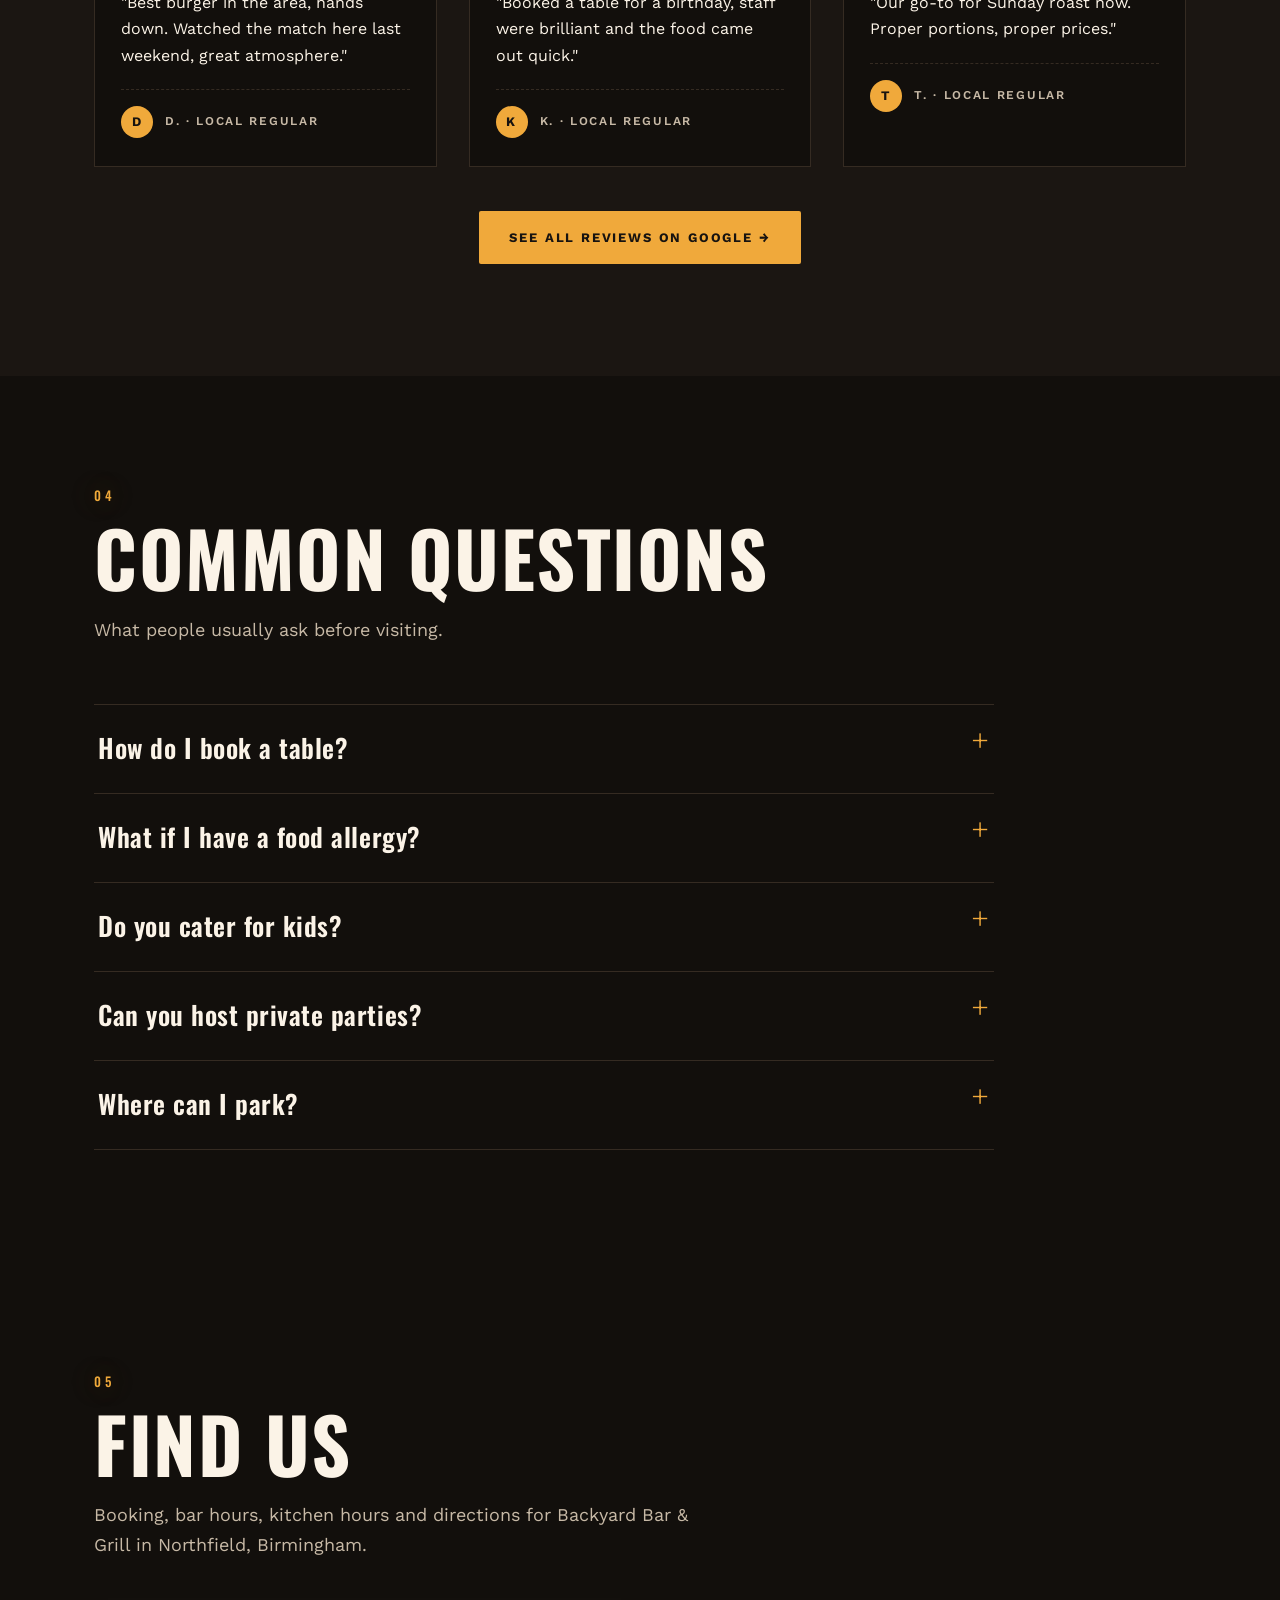
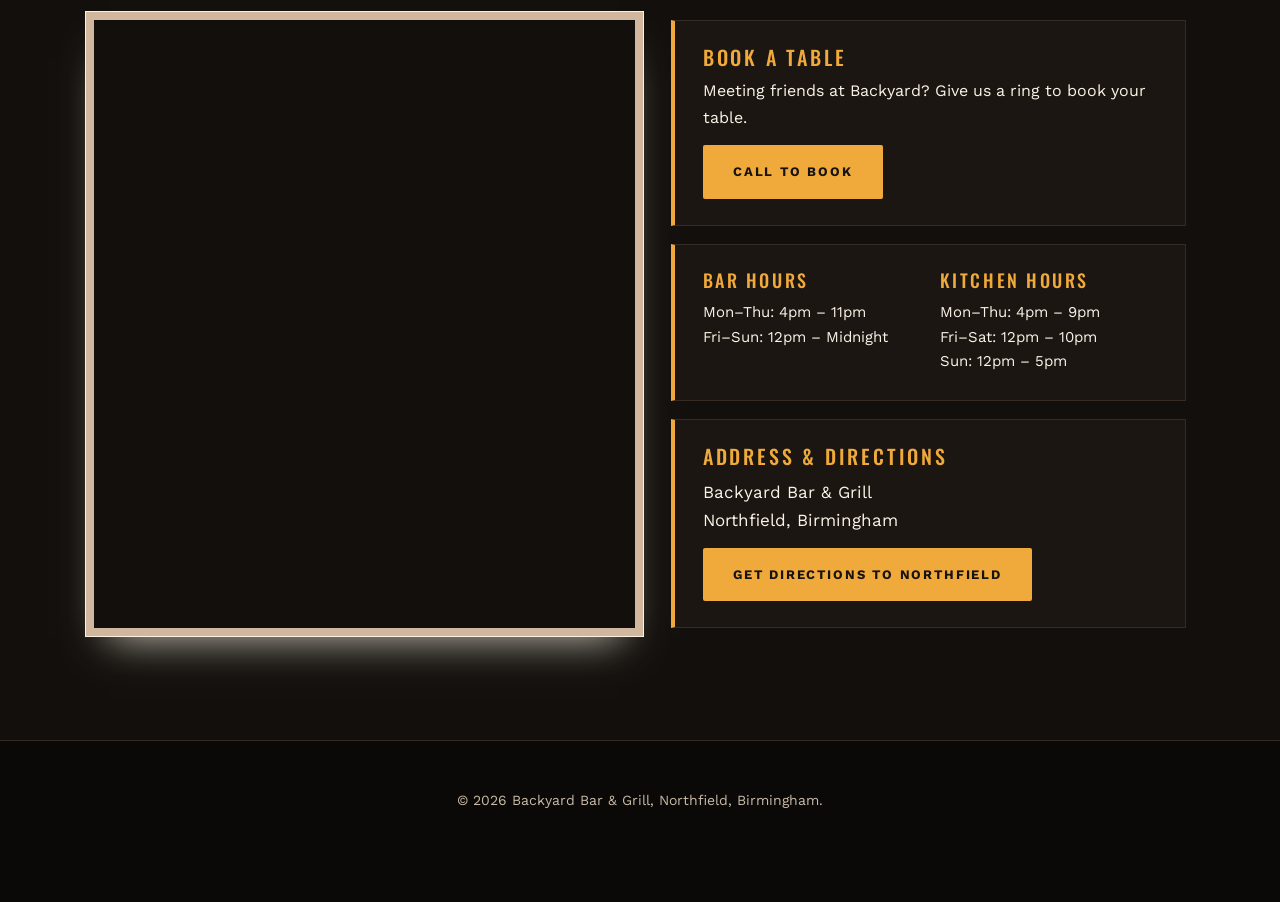
==== commit 1aba98d4: "Merge task D" ====
--- a/index.html
+++ b/index.html
@@ -53,18 +53,26 @@
   }
   *{box-sizing:border-box; margin:0; padding:0;}
   html{-webkit-text-size-adjust:100%;}
+  [id]{scroll-margin-top:var(--hh,76px);}
+  #top,#main{scroll-margin-top:0;}
+  :focus-visible{outline:3px solid var(--accent); outline-offset:3px; border-radius:2px;}
+  .btn--accent:focus-visible,.btn--outline:focus-visible{outline-color:#fff;}
+  [tabindex="-1"]:focus{outline:none;}
+  .skip-link{position:absolute; left:12px; top:-100px; z-index:100; background:var(--accent); color:#171310; padding:12px 20px; font-weight:700; text-decoration:none; text-transform:uppercase; letter-spacing:.1em; font-size:13px;}
+  .skip-link:focus{top:12px; outline:3px solid #fff; outline-offset:2px;}
   body{font-family:'Work Sans',sans-serif; background:var(--bg); color:var(--ink); line-height:1.65; counter-reset:sec; overflow-x:hidden;}
   h1,h2,h3{font-family:'Oswald',sans-serif; text-transform:uppercase; letter-spacing:.02em; line-height:1.08;}
   .wrap{max-width:1140px; margin:0 auto; padding:0 24px;}
   a{color:inherit;}
   img{display:block; max-width:100%;}
-  .reveal{opacity:0; transform:translateY(28px); transition:opacity .7s ease, transform .7s ease;}
-  .reveal.in{opacity:1; transform:none;}
+  .js .reveal{opacity:0; transform:translateY(28px); transition:opacity .7s ease, transform .7s ease;}
+  .js .reveal.in{opacity:1; transform:none;}
 
   /* top bar + header */
   .topbar{background:var(--accent2); color:#fff; font-size:14px;}
-  .topbar__inner{display:flex; justify-content:space-between; align-items:center; padding:8px 24px; flex-wrap:wrap; gap:4px 16px;}
-  .topbar a{color:#fff; font-weight:700; text-decoration:none; text-transform:uppercase; letter-spacing:.06em; font-size:13px;}
+  .topbar__inner{display:flex; justify-content:space-between; align-items:center; padding:0 24px; flex-wrap:wrap; gap:4px 16px;}
+  .topbar p{padding:8px 0;}
+  .topbar a{display:inline-flex; align-items:center; min-height:44px; color:#fff; font-weight:700; text-decoration:none; text-transform:uppercase; letter-spacing:.06em; font-size:13px;}
   header{position:sticky; top:0; background:rgba(18,15,12,.94); backdrop-filter:blur(6px); border-bottom:1px solid var(--line); z-index:30; transition:box-shadow .3s;}
   header.scrolled{box-shadow:0 8px 24px rgba(0,0,0,.5);}
   .header__inner{display:flex; align-items:center; justify-content:space-between; padding:14px 24px; position:relative;}
@@ -73,14 +81,15 @@
   nav ul{list-style:none; display:flex; gap:34px;}
   nav a{text-decoration:none; font-weight:600; font-size:13px; letter-spacing:.14em; text-transform:uppercase; padding:6px 0; border-bottom:2px solid transparent; transition:border-color .2s,color .2s;}
   nav a:hover{color:var(--accent); border-color:var(--accent);}
-  .burger{display:none; flex-direction:column; gap:4px; background:none; border:0; cursor:pointer; padding:6px;}
+  .burger{display:none; flex-direction:column; gap:4px; background:none; border:0; cursor:pointer; padding:0; width:44px; height:44px; align-items:center; justify-content:center;}
   .burger span{width:24px; height:2px; background:var(--ink);}
   .mobile-menu{display:none; position:absolute; top:100%; left:0; right:0; background:var(--card); border-bottom:1px solid var(--line); flex-direction:column; padding:12px 24px;}
   .mobile-menu.open{display:flex;}
+  @media(min-width:821px){.mobile-menu,.mobile-menu.open{display:none;}}
   .mobile-menu a{padding:14px 0; text-decoration:none; font-weight:600; border-bottom:1px solid var(--line); text-transform:uppercase; letter-spacing:.14em; font-size:14px;}
 
   /* buttons */
-  .btn{display:inline-block; padding:14px 28px; border-radius:2px; font-weight:700; text-decoration:none; font-size:13px; text-transform:uppercase; letter-spacing:.14em; border:2px solid transparent; cursor:pointer; transition:transform .2s, background .2s, box-shadow .2s, color .2s;}
+  .btn{display:inline-block; padding:14px 28px; border-radius:2px; font-weight:700; text-decoration:none; font-size:13px; text-transform:uppercase; letter-spacing:.14em; border:2px solid transparent; min-height:44px; cursor:pointer; transition:transform .2s, background .2s, box-shadow .2s, color .2s;}
   .btn:hover{transform:translateY(-2px);}
   .btn--accent{background:var(--accent); color:#171310; box-shadow:0 0 0 rgba(240,169,59,0);}
   .btn--accent:hover{background:#ffbb52; box-shadow:var(--glow);}
@@ -136,7 +145,8 @@
   .strip::before{content:""; position:absolute; inset:0; background:linear-gradient(180deg, rgba(18,15,12,.82), rgba(18,15,12,.6) 50%, rgba(18,15,12,.88)), radial-gradient(70% 90% at 50% 50%, rgba(240,169,59,.18), transparent 70%);}
   .strip .grid{position:relative; display:grid; grid-template-columns:repeat(auto-fit,minmax(min(100%,200px),1fr)); gap:clamp(28px,5vw,48px) 24px; text-align:center;}
   .strip .grid > div{padding:0 8px;}
-  .strip h3{font-size:clamp(56px,10vw,112px); color:var(--accent); font-weight:700; text-shadow:0 0 40px rgba(240,169,59,.5); line-height:1;}
+  .strip .stat{font-family:'Oswald',sans-serif; text-transform:uppercase; letter-spacing:.02em; font-weight:700;}
+  .strip .stat{font-size:clamp(56px,10vw,112px); color:var(--accent); font-weight:700; text-shadow:0 0 40px rgba(240,169,59,.5); line-height:1;}
   .strip p{color:var(--chalk); font-size:13px; letter-spacing:.28em; text-transform:uppercase; margin-top:12px;}
   .band{height:clamp(200px,34vw,420px); background:url('https://images.pexels.com/photos/33749073/pexels-photo-33749073.jpeg?auto=compress&cs=tinysrgb&w=1600') center 40%/cover; position:relative; border-top:1px solid #000; border-bottom:1px solid #000;}
   .band::after{content:""; position:absolute; inset:0; background:linear-gradient(180deg, var(--bg), rgba(18,15,12,.15) 30%, rgba(18,15,12,.15) 70%, var(--card));}
@@ -181,7 +191,7 @@
   /* FAQ */
   .faq{max-width:900px; margin:0; border-top:1px solid var(--line);}
   .faq details{border-bottom:1px solid var(--line); padding:22px 4px;}
-  .faq summary{cursor:pointer; font-weight:600; list-style:none; text-transform:none; font-family:'Oswald',sans-serif; font-size:clamp(20px,2.6vw,26px); letter-spacing:.02em; padding-right:40px; position:relative;}
+  .faq summary{cursor:pointer; min-height:44px; font-weight:600; list-style:none; text-transform:none; font-family:'Oswald',sans-serif; font-size:clamp(20px,2.6vw,26px); letter-spacing:.02em; padding-right:40px; position:relative;}
   .faq summary::-webkit-details-marker{display:none;}
   .faq summary::after{content:"+"; position:absolute; right:0; top:-2px; font-size:30px; line-height:1; color:var(--accent); font-family:'Work Sans',sans-serif; font-weight:300;}
   .faq details[open] summary::after{content:"\2013";}
@@ -211,20 +221,28 @@
     nav{display:none;} .burger{display:flex;}
     .owner{grid-template-columns:1fr;}
     .owner figure{max-width:260px;}
-    .map-contact{grid-template-columns:1fr;}
     .sticky-cta{display:flex;}
     footer{padding-bottom:100px;}
     .hero{min-height:80vh;}
   }
+  @media(max-width:1024px){.map-contact{grid-template-columns:1fr;}}
   @media(max-width:480px){
     .hours-grid{grid-template-columns:1fr;}
     .hero__actions .btn{flex:1 1 100%; text-align:center;}
     .topbar__inner{justify-content:center; text-align:center;}
   }
-  @media(prefers-reduced-motion:reduce){.reveal{transition:none;} .btn,.board,.poster,.review{transition:none;}}
+  @media(prefers-reduced-motion:reduce){
+    html{scroll-behavior:auto;}
+    *,*::before,*::after{transition:none !important; animation:none !important;}
+    .js .reveal{opacity:1; transform:none;}
+    .btn:hover,.board:hover,.review:hover,.poster:hover{transform:none;}
+    .strip,.band{background-attachment:scroll;}
+  }
 </style>
 </head>
 <body>
+<script>if('IntersectionObserver' in window){document.documentElement.classList.add('js');}</script>
+<a class="skip-link" href="#main">Skip to content</a>
 
 <div class="topbar">
   <div class="wrap topbar__inner">
@@ -240,7 +258,7 @@
 <header id="siteHeader">
   <div class="wrap header__inner">
     <a class="brand" href="#top">Backyard <span>B&amp;G</span></a>
-    <nav>
+    <nav aria-label="Primary">
       <ul>
         <li><a href="#menu">Menu</a></li>
         <li><a href="#events">Events</a></li>
@@ -248,7 +266,7 @@
         <li><a href="#contact">Visit</a></li>
       </ul>
     </nav>
-    <button class="burger" id="burgerBtn" aria-label="Menu"><span></span><span></span><span></span></button>
+    <button class="burger" id="burgerBtn" type="button" aria-label="Menu" aria-controls="mobileMenu" aria-expanded="false"><span></span><span></span><span></span></button>
     <div class="mobile-menu" id="mobileMenu">
       <a href="#menu">Menu</a>
       <a href="#events">Events</a>
@@ -258,6 +276,7 @@
   </div>
 </header>
 
+<main id="main" tabindex="-1">
 <section class="hero" id="top">
   <div class="hero__inner">
     <span class="hero__tag">Bar &amp; Grill · Northfield</span>
@@ -341,9 +360,9 @@
 <section class="strip" aria-label="At a glance">
   <div class="wrap grid">
     <!-- PLACEHOLDER: confirm years trading, live sport and parking with the owner -->
-    <div class="reveal"><h3>15+</h3><p>Years Serving Northfield</p></div>
-    <div class="reveal"><h3>Live</h3><p>Sport On Screen</p></div>
-    <div class="reveal"><h3>Free</h3><p>Parking Nearby</p></div>
+    <div class="reveal"><div class="stat">15+</div><p>Years Serving Northfield</p></div>
+    <div class="reveal"><div class="stat">Live</div><p>Sport On Screen</p></div>
+    <div class="reveal"><div class="stat">Free</div><p>Parking Nearby</p></div>
     <!-- /PLACEHOLDER -->
   </div>
 </section>
@@ -460,6 +479,7 @@
     </div>
   </div>
 </section>
+</main>
 
 <footer>
   <p>&copy; 2026 Backyard Bar &amp; Grill, Northfield, Birmingham.</p>
@@ -475,33 +495,53 @@
 <script>
   const burger = document.getElementById('burgerBtn');
   const menu = document.getElementById('mobileMenu');
-  burger.addEventListener('click', () => menu.classList.toggle('open'));
-
   const header = document.getElementById('siteHeader');
-  window.addEventListener('scroll', () => header.classList.toggle('scrolled', window.scrollY > 10));
+  const reduceMotion = window.matchMedia('(prefers-reduced-motion: reduce)');
+
+  function setMenu(open, returnFocus){
+    menu.classList.toggle('open', open);
+    burger.setAttribute('aria-expanded', String(open));
+    if(!open && returnFocus) burger.focus();
+  }
+  burger.addEventListener('click', () => setMenu(!menu.classList.contains('open')));
+  document.addEventListener('keydown', (e) => {
+    if(e.key === 'Escape' && menu.classList.contains('open')) setMenu(false, true);
+  });
+  window.matchMedia('(min-width: 821px)').addEventListener('change', (e) => { if(e.matches) setMenu(false); });
+
+  function syncHeader(){
+    header.classList.toggle('scrolled', window.scrollY > 10);
+    document.documentElement.style.setProperty('--hh', header.offsetHeight + 'px');
+  }
+  window.addEventListener('scroll', syncHeader, { passive: true });
+  window.addEventListener('resize', syncHeader);
+  syncHeader();
 
   function smoothScrollTo(id){
     const target = document.getElementById(id);
     if(!target) return;
-    const headerH = header.offsetHeight;
-    const top = target.getBoundingClientRect().top + window.scrollY - headerH - 12;
-    window.scrollTo({ top: Math.max(top, 0), behavior: 'smooth' });
+    const top = target.getBoundingClientRect().top + window.scrollY - header.offsetHeight - 12;
+    window.scrollTo({ top: Math.max(top, 0), behavior: reduceMotion.matches ? 'auto' : 'smooth' });
+    if(!target.hasAttribute('tabindex')) target.setAttribute('tabindex', '-1');
+    target.focus({ preventScroll: true });
   }
   document.querySelectorAll('a[href^="#"]').forEach(link => {
     const id = link.getAttribute('href').slice(1);
     if(!document.getElementById(id)) return;
     link.addEventListener('click', (e) => {
       e.preventDefault();
-      menu.classList.remove('open');
+      setMenu(false);
       smoothScrollTo(id);
       history.replaceState(null, '', '#' + id);
     });
   });
 
-  const io = new IntersectionObserver((entries) => {
-    entries.forEach(e => { if(e.isIntersecting){ e.target.classList.add('in'); io.unobserve(e.target); } });
-  }, { threshold: 0.15 });
-  document.querySelectorAll('.reveal').forEach(el => io.observe(el));
+  if('IntersectionObserver' in window){
+    const io = new IntersectionObserver((entries) => {
+      entries.forEach(e => { if(e.isIntersecting){ e.target.classList.add('in'); io.unobserve(e.target); } });
+    }, { threshold: 0.15 });
+    document.querySelectorAll('.reveal').forEach(el => io.observe(el));
+  }
 </script>
 
 </body>
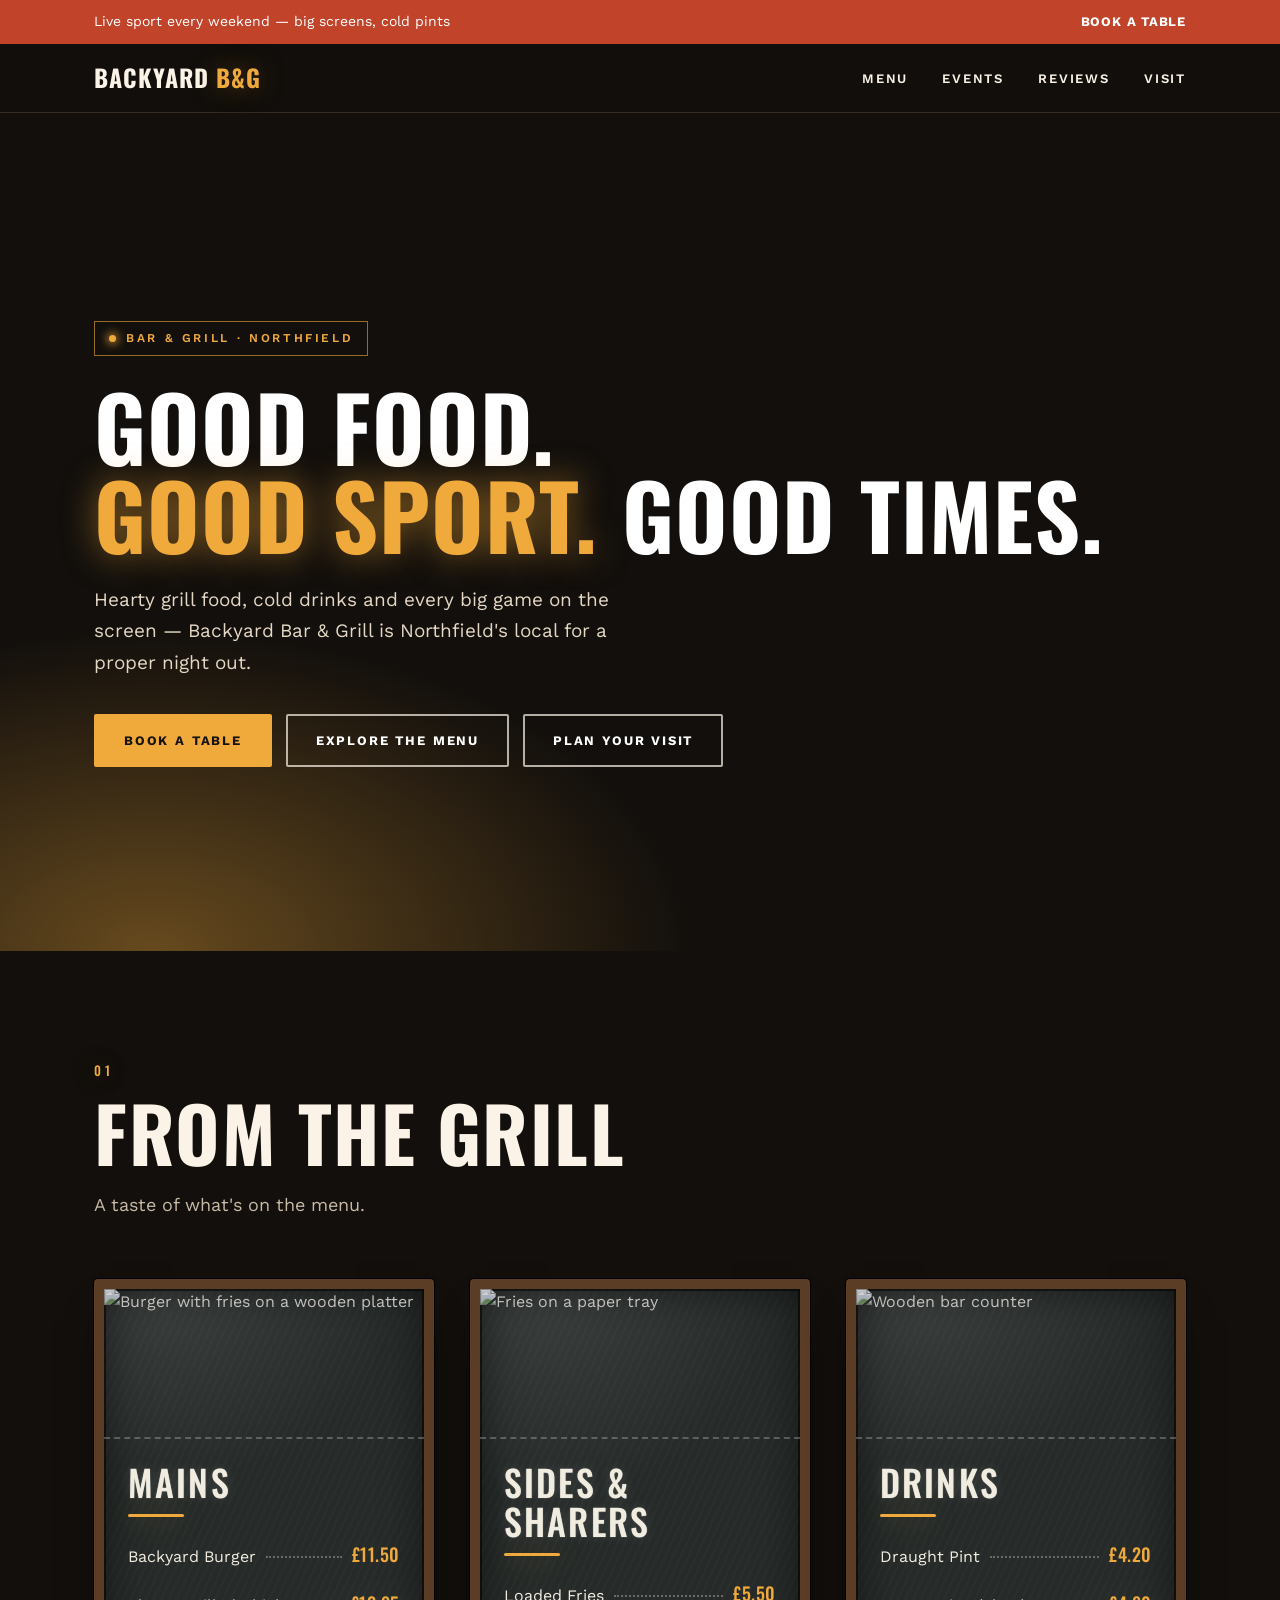
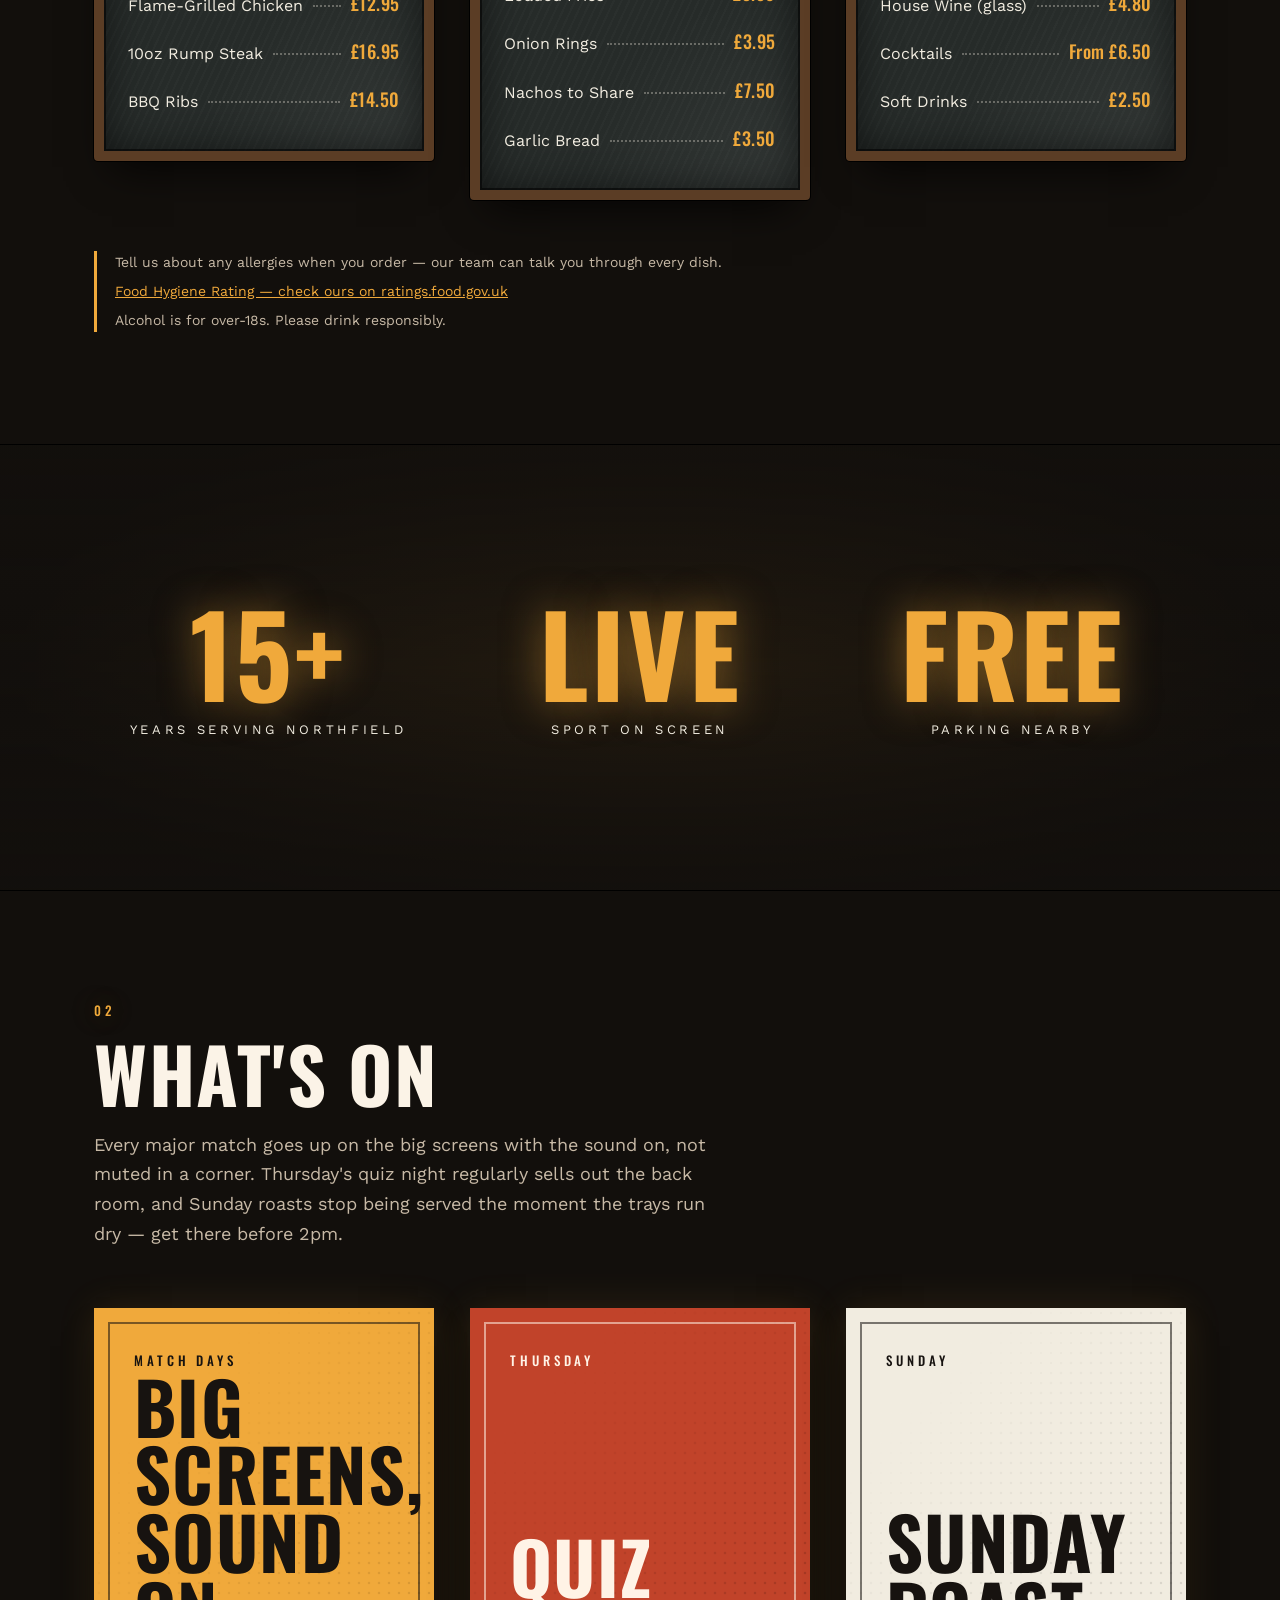
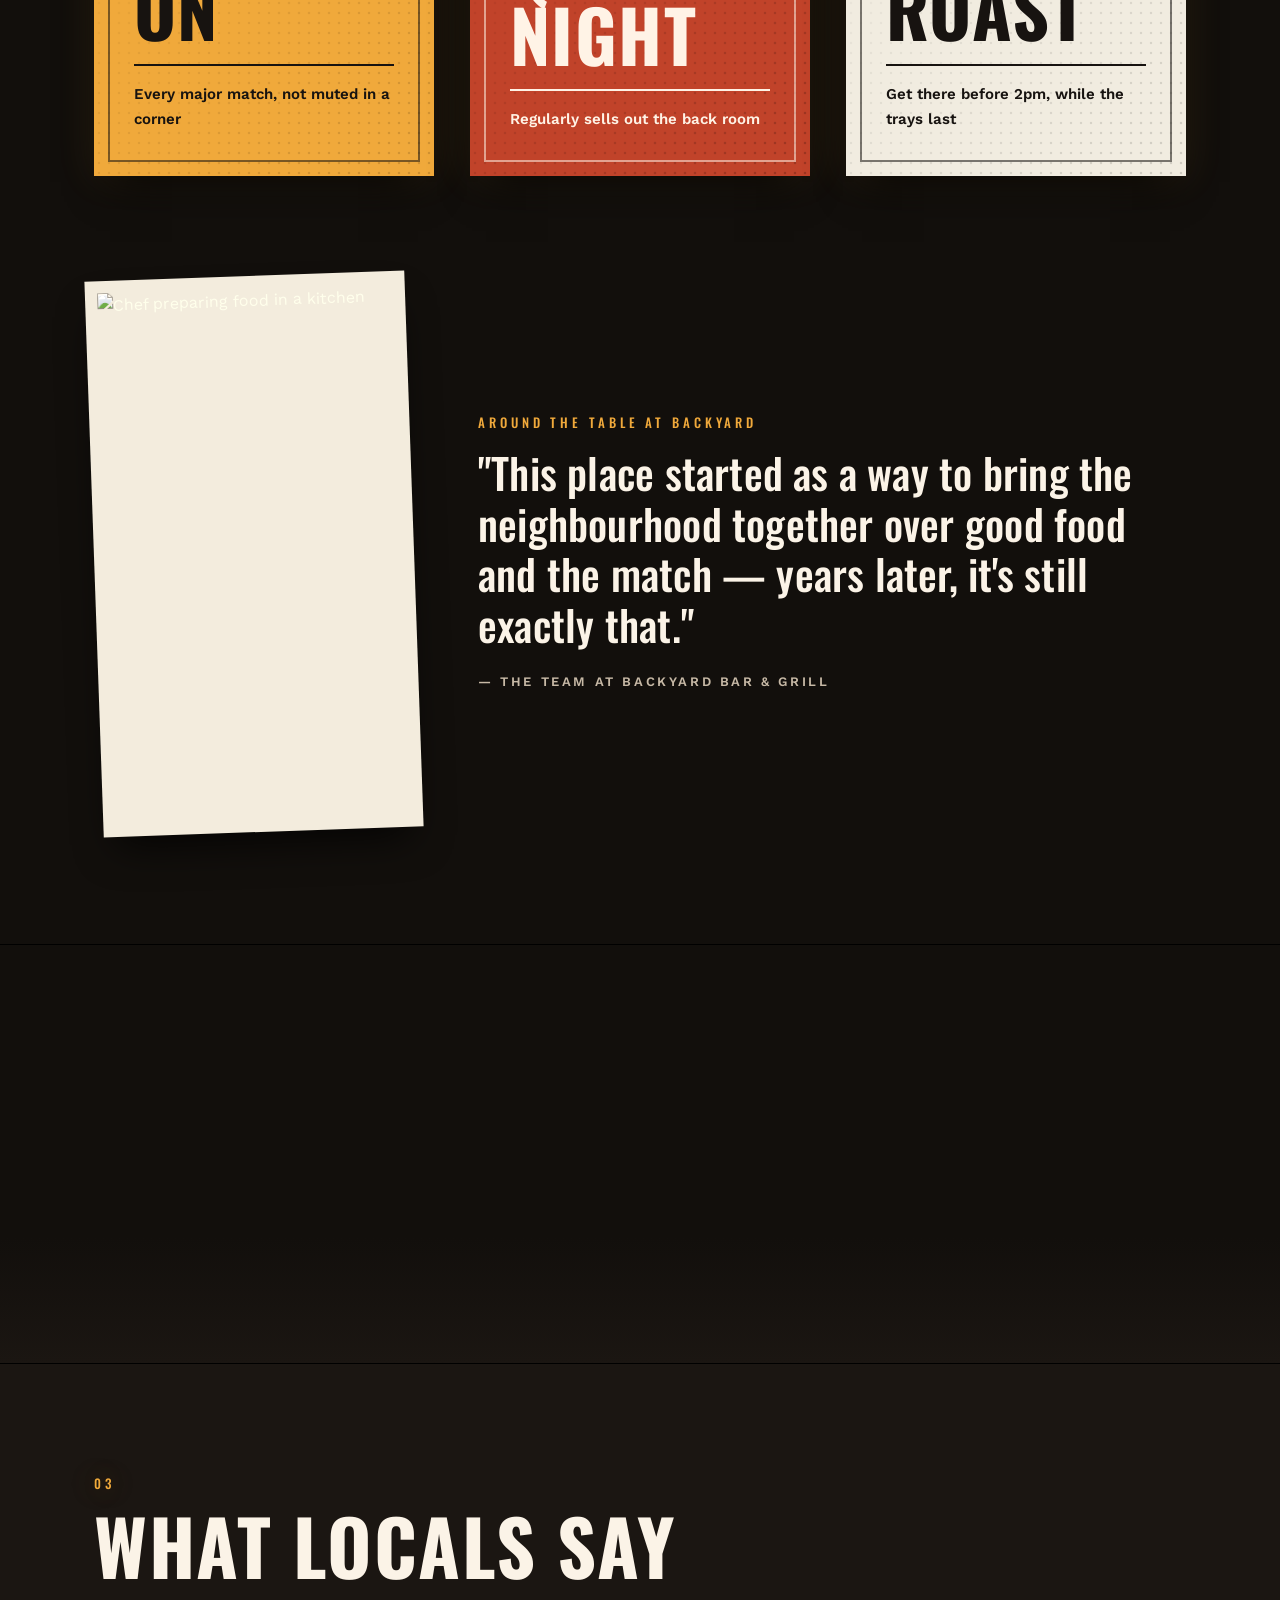
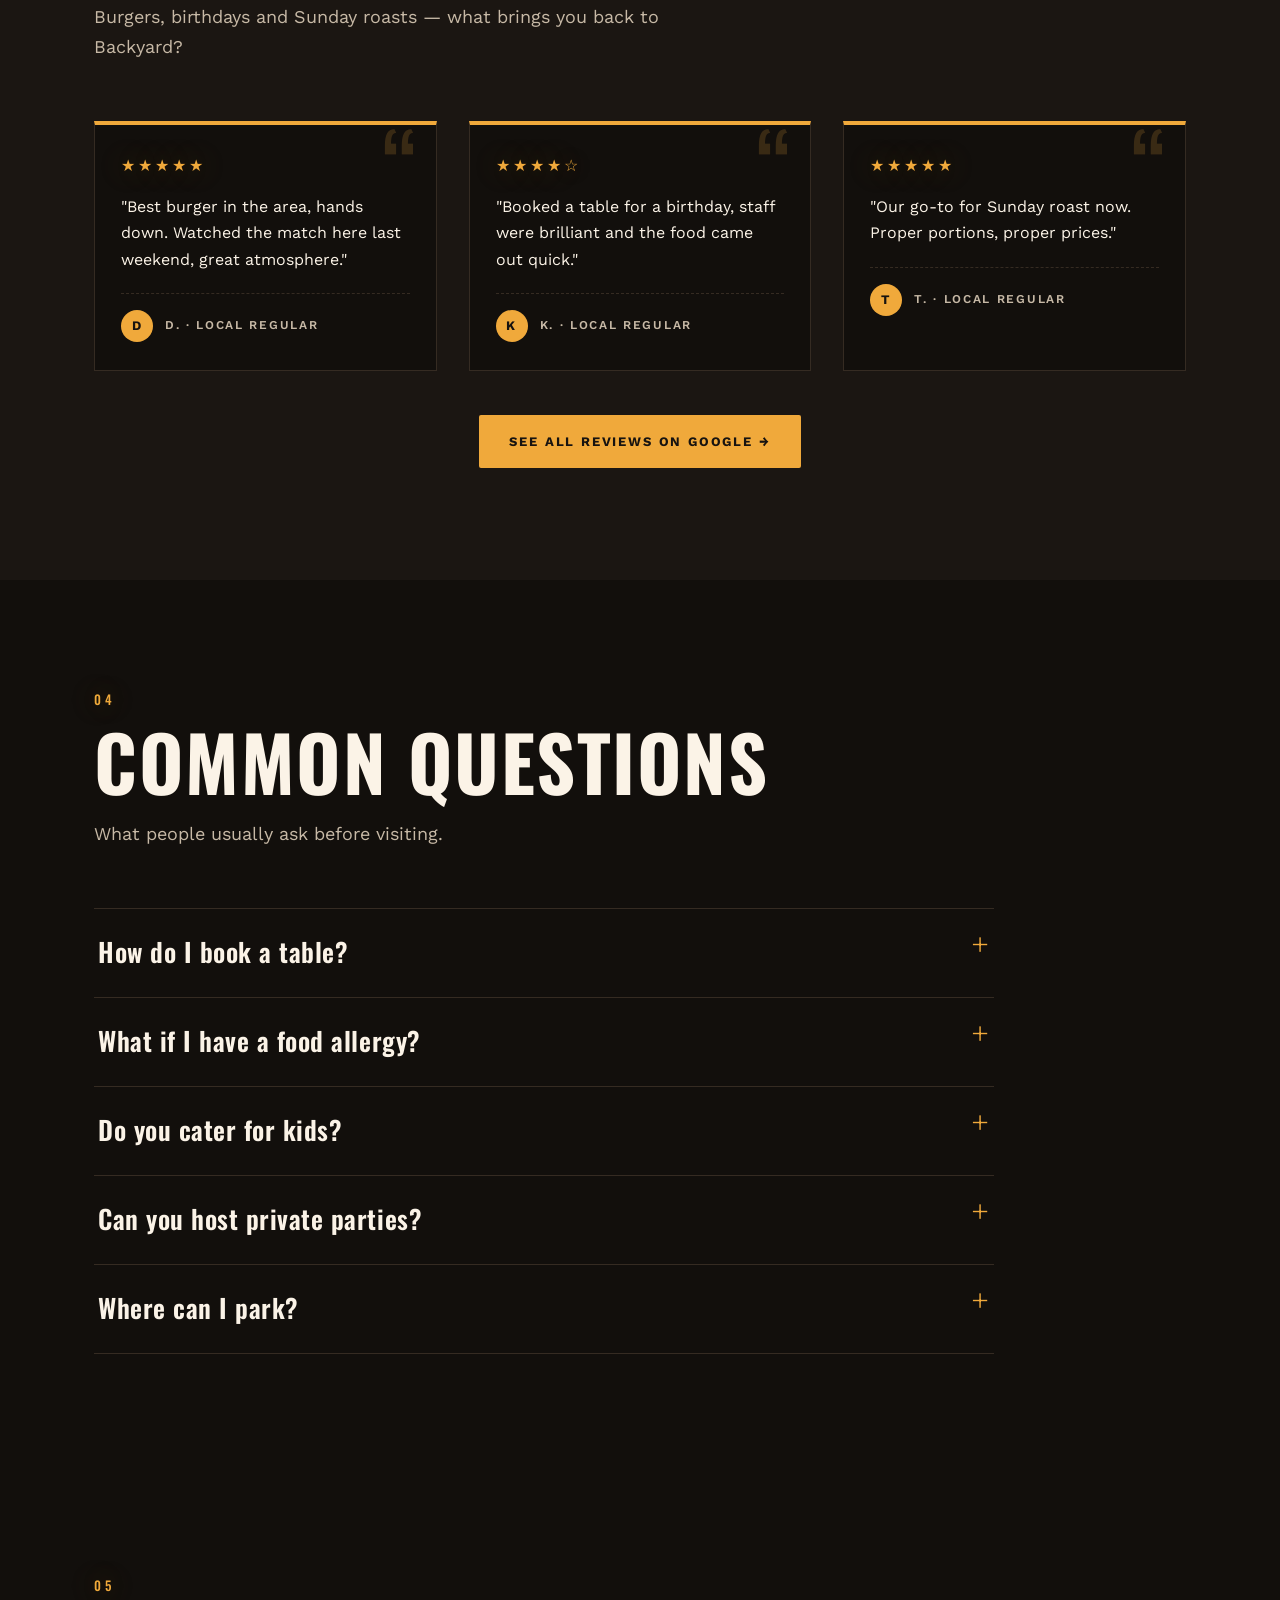
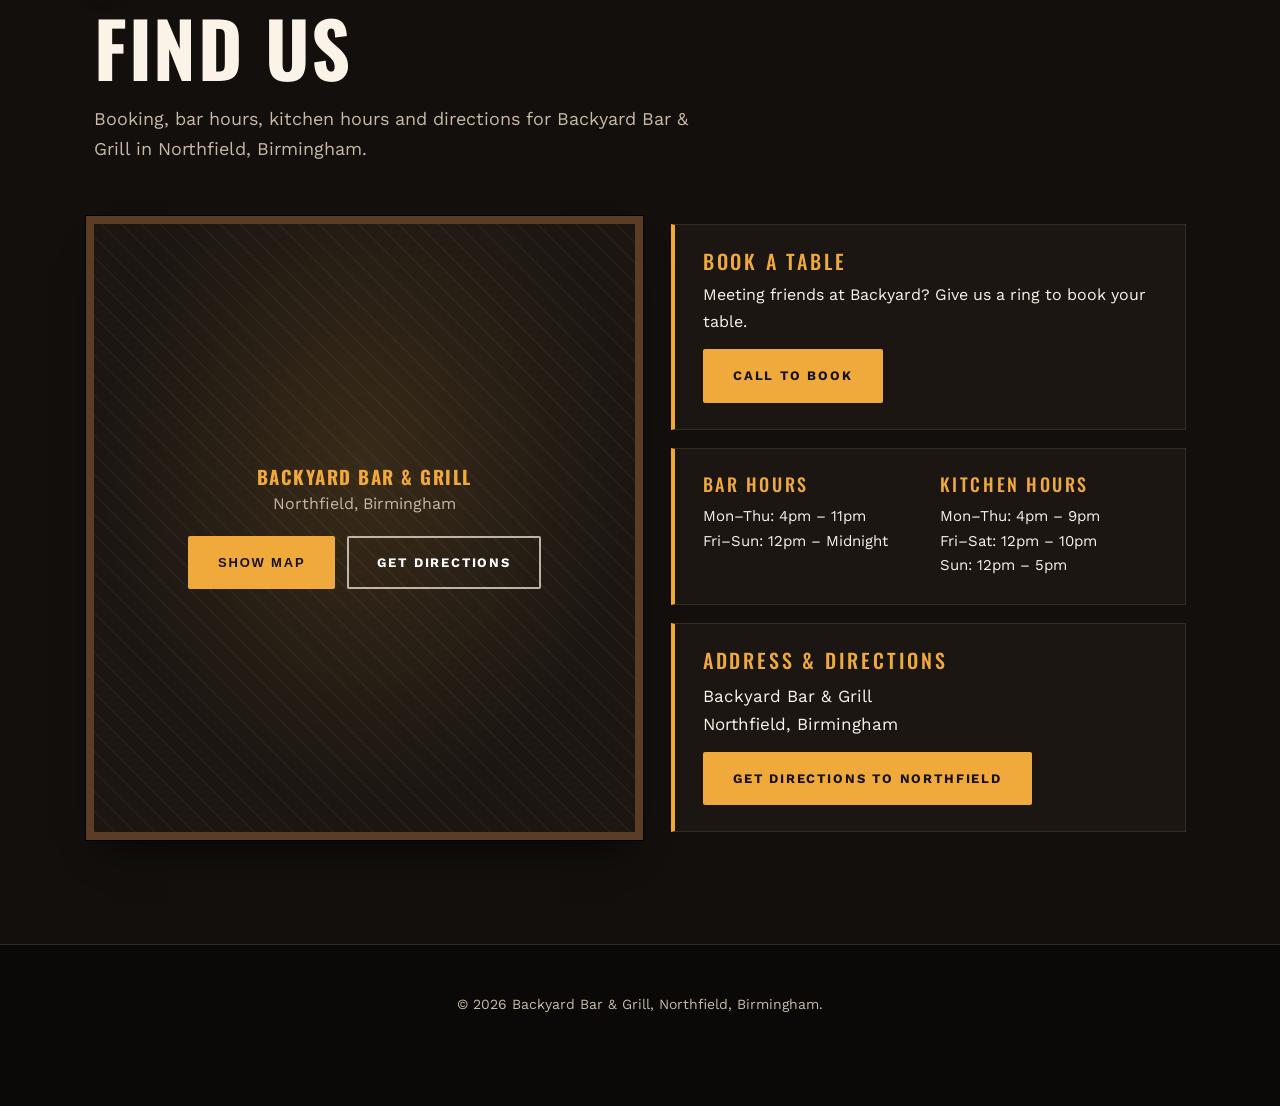
==== commit 18e67a5a: "Merge task E" ====
--- a/index.html
+++ b/index.html
@@ -42,6 +42,7 @@
 </script>
 <link rel="preconnect" href="https://fonts.googleapis.com" />
 <link rel="preconnect" href="https://fonts.gstatic.com" crossorigin />
+<link rel="preload" as="image" href="https://images.pexels.com/photos/33749073/pexels-photo-33749073.jpeg?auto=compress&cs=tinysrgb&w=1920" imagesrcset="https://images.pexels.com/photos/33749073/pexels-photo-33749073.jpeg?auto=compress&cs=tinysrgb&w=800 800w, https://images.pexels.com/photos/33749073/pexels-photo-33749073.jpeg?auto=compress&cs=tinysrgb&w=1280 1280w, https://images.pexels.com/photos/33749073/pexels-photo-33749073.jpeg?auto=compress&cs=tinysrgb&w=1920 1920w" imagesizes="100vw" fetchpriority="high" />
 <link href="https://fonts.googleapis.com/css2?family=Oswald:wght@500;600;700&family=Work+Sans:wght@300;400;500;600;700&display=swap" rel="stylesheet" />
 <style>
   :root{
@@ -99,6 +100,8 @@
   /* hero */
   .hero{position:relative; min-height:88vh; display:flex; align-items:flex-end; color:#fff; overflow:hidden;}
   .hero::before{content:"";position:absolute; inset:0; background:url('https://images.pexels.com/photos/33749073/pexels-photo-33749073.jpeg?auto=compress&cs=tinysrgb&w=1920') center/cover;}
+  @media(max-width:1200px){.hero::before{background-image:url('https://images.pexels.com/photos/33749073/pexels-photo-33749073.jpeg?auto=compress&cs=tinysrgb&w=1280');}}
+  @media(max-width:600px){.hero::before{background-image:url('https://images.pexels.com/photos/33749073/pexels-photo-33749073.jpeg?auto=compress&cs=tinysrgb&w=800');}}
   .hero::after{content:"";position:absolute; inset:0; background:
     radial-gradient(60% 55% at 12% 100%, rgba(240,169,59,.38), transparent 70%),
     linear-gradient(0deg, rgba(18,15,12,.97) 4%, rgba(18,15,12,.62) 55%, rgba(18,15,12,.82) 100%);}
@@ -142,6 +145,8 @@
 
   /* full-bleed photo bands */
   .strip{position:relative; padding:clamp(72px,12vw,150px) 24px; background:url('https://images.pexels.com/photos/1872888/pexels-photo-1872888.jpeg?auto=compress&cs=tinysrgb&w=1920') center/cover; overflow:hidden; border-top:1px solid #000; border-bottom:1px solid #000;}
+  @media(max-width:1200px){.strip{background-image:url('https://images.pexels.com/photos/1872888/pexels-photo-1872888.jpeg?auto=compress&cs=tinysrgb&w=1280');}}
+  @media(max-width:600px){.strip{background-image:url('https://images.pexels.com/photos/1872888/pexels-photo-1872888.jpeg?auto=compress&cs=tinysrgb&w=800');}}
   .strip::before{content:""; position:absolute; inset:0; background:linear-gradient(180deg, rgba(18,15,12,.82), rgba(18,15,12,.6) 50%, rgba(18,15,12,.88)), radial-gradient(70% 90% at 50% 50%, rgba(240,169,59,.18), transparent 70%);}
   .strip .grid{position:relative; display:grid; grid-template-columns:repeat(auto-fit,minmax(min(100%,200px),1fr)); gap:clamp(28px,5vw,48px) 24px; text-align:center;}
   .strip .grid > div{padding:0 8px;}
@@ -149,6 +154,8 @@
   .strip .stat{font-size:clamp(56px,10vw,112px); color:var(--accent); font-weight:700; text-shadow:0 0 40px rgba(240,169,59,.5); line-height:1;}
   .strip p{color:var(--chalk); font-size:13px; letter-spacing:.28em; text-transform:uppercase; margin-top:12px;}
   .band{height:clamp(200px,34vw,420px); background:url('https://images.pexels.com/photos/33749073/pexels-photo-33749073.jpeg?auto=compress&cs=tinysrgb&w=1600') center 40%/cover; position:relative; border-top:1px solid #000; border-bottom:1px solid #000;}
+  @media(max-width:1200px){.band{background-image:url('https://images.pexels.com/photos/33749073/pexels-photo-33749073.jpeg?auto=compress&cs=tinysrgb&w=1280');}}
+  @media(max-width:600px){.band{background-image:url('https://images.pexels.com/photos/33749073/pexels-photo-33749073.jpeg?auto=compress&cs=tinysrgb&w=800');}}
   .band::after{content:""; position:absolute; inset:0; background:linear-gradient(180deg, var(--bg), rgba(18,15,12,.15) 30%, rgba(18,15,12,.15) 70%, var(--card));}
   @media(min-width:900px){.strip,.band{background-attachment:fixed;}}
 
@@ -302,7 +309,7 @@
     </div>
     <div class="menu-grid">
       <div class="board reveal">
-        <img src="https://images.pexels.com/photos/38896825/pexels-photo-38896825.jpeg?auto=compress&cs=tinysrgb&w=700" alt="Burger with fries on a wooden platter" loading="lazy" />
+        <img src="https://images.pexels.com/photos/38896825/pexels-photo-38896825.jpeg?auto=compress&cs=tinysrgb&w=700&h=300" srcset="https://images.pexels.com/photos/38896825/pexels-photo-38896825.jpeg?auto=compress&cs=tinysrgb&w=400&h=171 400w, https://images.pexels.com/photos/38896825/pexels-photo-38896825.jpeg?auto=compress&cs=tinysrgb&w=700&h=300 700w" sizes="(max-width:700px) 100vw, 350px" width="700" height="300" alt="Burger with fries on a wooden platter" loading="lazy" decoding="async" />
         <div class="board__body">
           <h3>Mains</h3>
 
@@ -317,7 +324,7 @@
         </div>
       </div>
       <div class="board reveal">
-        <img src="https://images.pexels.com/photos/4571510/pexels-photo-4571510.jpeg?auto=compress&cs=tinysrgb&w=700" alt="Fries on a paper tray" loading="lazy" />
+        <img src="https://images.pexels.com/photos/4571510/pexels-photo-4571510.jpeg?auto=compress&cs=tinysrgb&w=700&h=300" srcset="https://images.pexels.com/photos/4571510/pexels-photo-4571510.jpeg?auto=compress&cs=tinysrgb&w=400&h=171 400w, https://images.pexels.com/photos/4571510/pexels-photo-4571510.jpeg?auto=compress&cs=tinysrgb&w=700&h=300 700w" sizes="(max-width:700px) 100vw, 350px" width="700" height="300" alt="Fries on a paper tray" loading="lazy" decoding="async" />
         <div class="board__body">
           <h3>Sides &amp; Sharers</h3>
 
@@ -332,7 +339,7 @@
         </div>
       </div>
       <div class="board reveal">
-        <img src="https://images.pexels.com/photos/1872888/pexels-photo-1872888.jpeg?auto=compress&cs=tinysrgb&w=700" alt="Wooden bar counter" loading="lazy" />
+        <img src="https://images.pexels.com/photos/1872888/pexels-photo-1872888.jpeg?auto=compress&cs=tinysrgb&w=700&h=300" srcset="https://images.pexels.com/photos/1872888/pexels-photo-1872888.jpeg?auto=compress&cs=tinysrgb&w=400&h=171 400w, https://images.pexels.com/photos/1872888/pexels-photo-1872888.jpeg?auto=compress&cs=tinysrgb&w=700&h=300 700w" sizes="(max-width:700px) 100vw, 350px" width="700" height="300" alt="Wooden bar counter" loading="lazy" decoding="async" />
         <div class="board__body">
           <h3>Drinks</h3>
 
@@ -384,7 +391,7 @@
     <!-- /PLACEHOLDER -->
     <div class="owner reveal">
       <figure>
-        <img src="https://images.pexels.com/photos/36430023/pexels-photo-36430023.jpeg?auto=compress&cs=tinysrgb&w=500" alt="Chef preparing food in a kitchen" loading="lazy" />
+        <img src="https://images.pexels.com/photos/36430023/pexels-photo-36430023.jpeg?auto=compress&cs=tinysrgb&w=500&h=500" srcset="https://images.pexels.com/photos/36430023/pexels-photo-36430023.jpeg?auto=compress&cs=tinysrgb&w=320&h=320 320w, https://images.pexels.com/photos/36430023/pexels-photo-36430023.jpeg?auto=compress&cs=tinysrgb&w=500&h=500 500w" sizes="(max-width:700px) 70vw, 320px" width="500" height="500" alt="Chef preparing food in a kitchen" loading="lazy" decoding="async" />
       </figure>
       <div>
         <h3>Around the table at Backyard</h3>
@@ -444,7 +451,16 @@
     <p>Booking, bar hours, kitchen hours and directions for Backyard Bar &amp; Grill in Northfield, Birmingham.</p>
   </div>
   <div class="wrap map-contact reveal">
-    <iframe src="https://maps.google.com/maps?q=Northfield,+Birmingham&z=15&output=embed" loading="lazy" title="Map to Backyard Bar & Grill"></iframe>
+    <div class="map-facade" id="mapFacade">
+      <div class="map-facade__panel">
+        <h3>Backyard Bar &amp; Grill</h3>
+        <p>Northfield, Birmingham</p>
+        <div class="map-facade__actions">
+          <button type="button" class="btn btn--accent" id="mapShow">Show map</button>
+          <a class="btn btn--outline" href="https://www.google.com/maps/search/?api=1&amp;query=Backyard%20Bar%20%26%20Grill%20Northfield%20Birmingham" target="_blank" rel="noopener">Get directions</a>
+        </div>
+      </div>
+    </div>
     <div class="visit-details">
       <div class="visit-card">
         <h3>Book a table</h3>
@@ -544,5 +560,30 @@
   }
 </script>
 
+<style>
+  .map-facade{position:relative; width:100%; height:100%; min-height:320px; display:flex; align-items:center; justify-content:center; text-align:center; padding:28px 20px; background:radial-gradient(70% 80% at 50% 40%, rgba(240,169,59,.14), transparent 70%), repeating-linear-gradient(45deg, rgba(255,255,255,.03) 0 2px, transparent 2px 14px), var(--card); box-shadow:0 0 0 8px var(--wood), 0 0 0 9px #000, 0 24px 40px -14px rgba(0,0,0,.8);}
+  .map-facade iframe{position:absolute; inset:0; width:100%; height:100%; min-height:0; box-shadow:none;}
+  .map-facade__panel h3{font-family:'Oswald',sans-serif; text-transform:uppercase; letter-spacing:.08em; color:var(--accent);}
+  .map-facade__panel p{color:var(--muted); margin:4px 0 18px;}
+  .map-facade__actions{display:flex; flex-wrap:wrap; gap:12px; justify-content:center;}
+  .map-facade .btn:focus-visible{outline:3px solid var(--accent); outline-offset:3px;}
+</style>
+<script>
+  (function(){
+    var btn = document.getElementById('mapShow');
+    var box = document.getElementById('mapFacade');
+    if(!btn || !box) return;
+    btn.addEventListener('click', function(){
+      var f = document.createElement('iframe');
+      f.src = 'https://maps.google.com/maps?q=Northfield,+Birmingham&z=15&output=embed';
+      f.title = 'Map to Backyard Bar & Grill';
+      f.loading = 'lazy';
+      f.referrerPolicy = 'no-referrer-when-downgrade';
+      box.appendChild(f);
+      box.querySelector('.map-facade__panel').style.visibility = 'hidden';
+    });
+  })();
+</script>
+
 </body>
 </html>
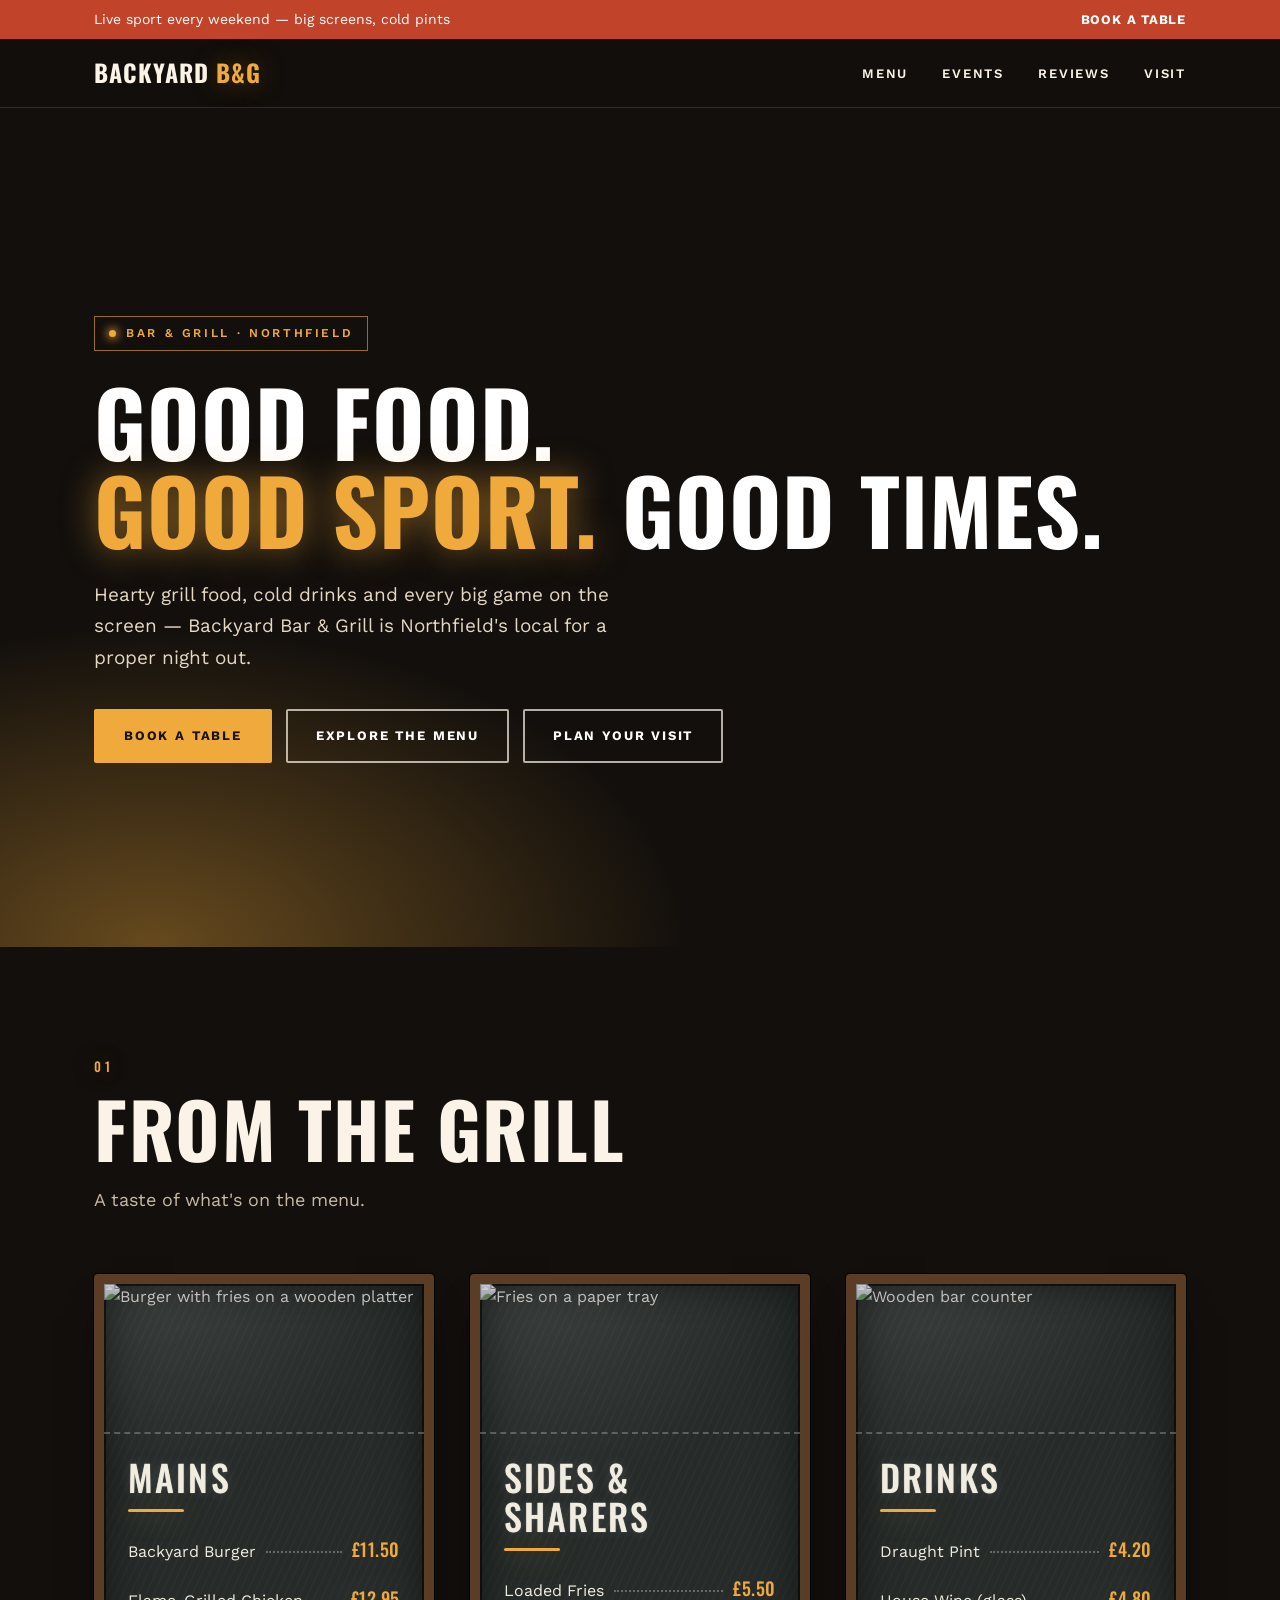
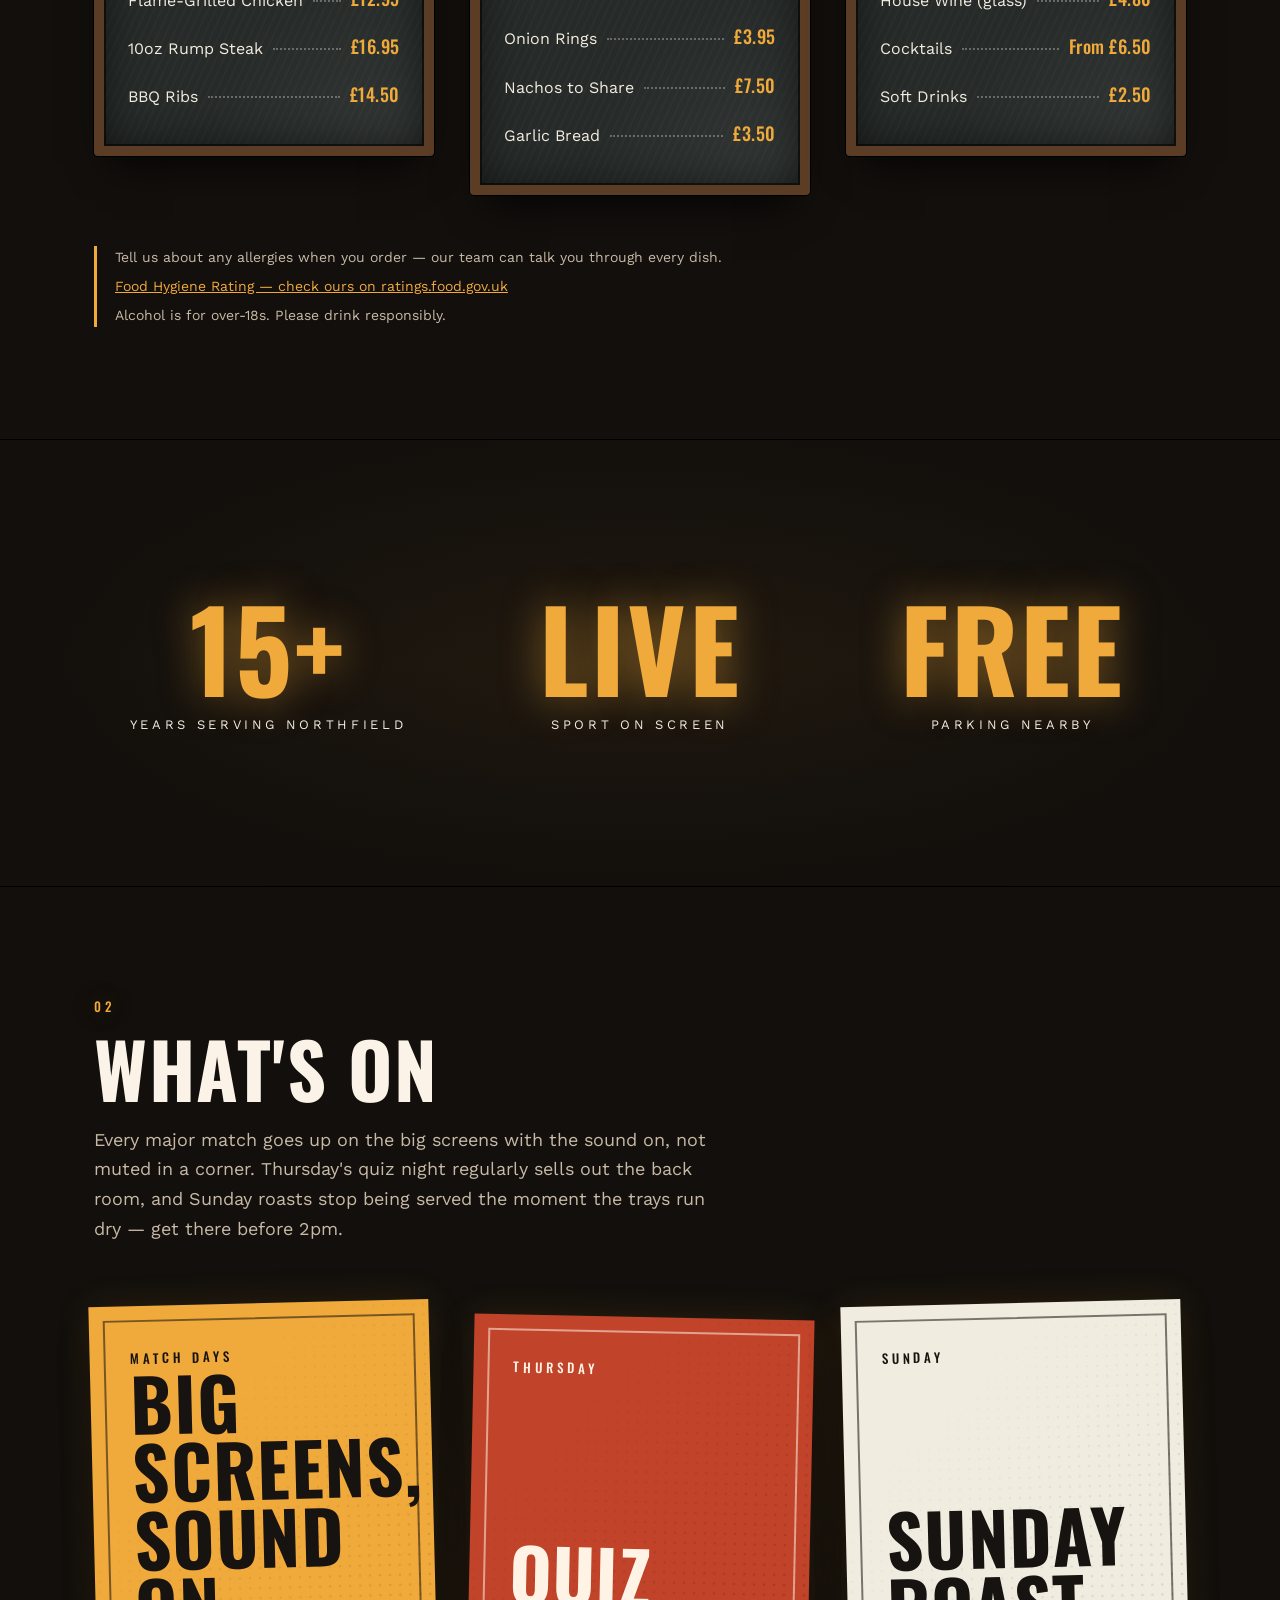
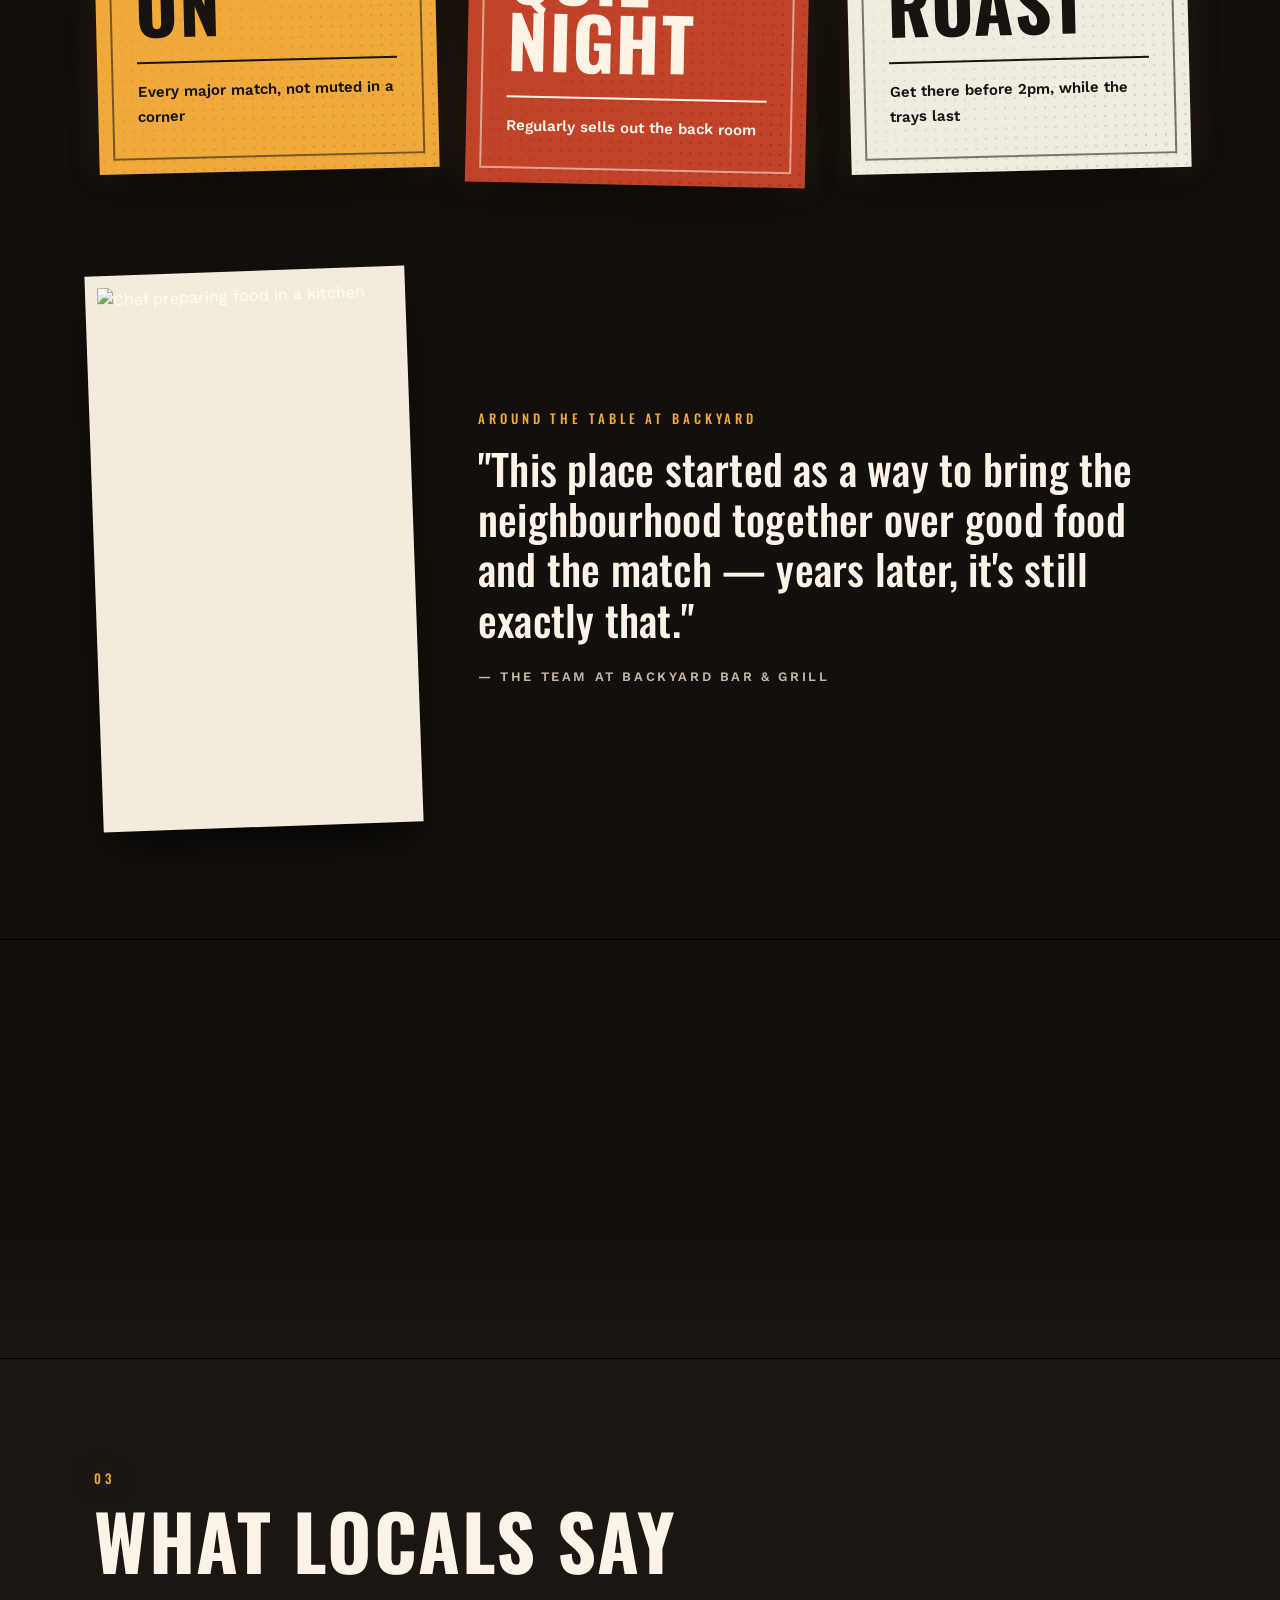
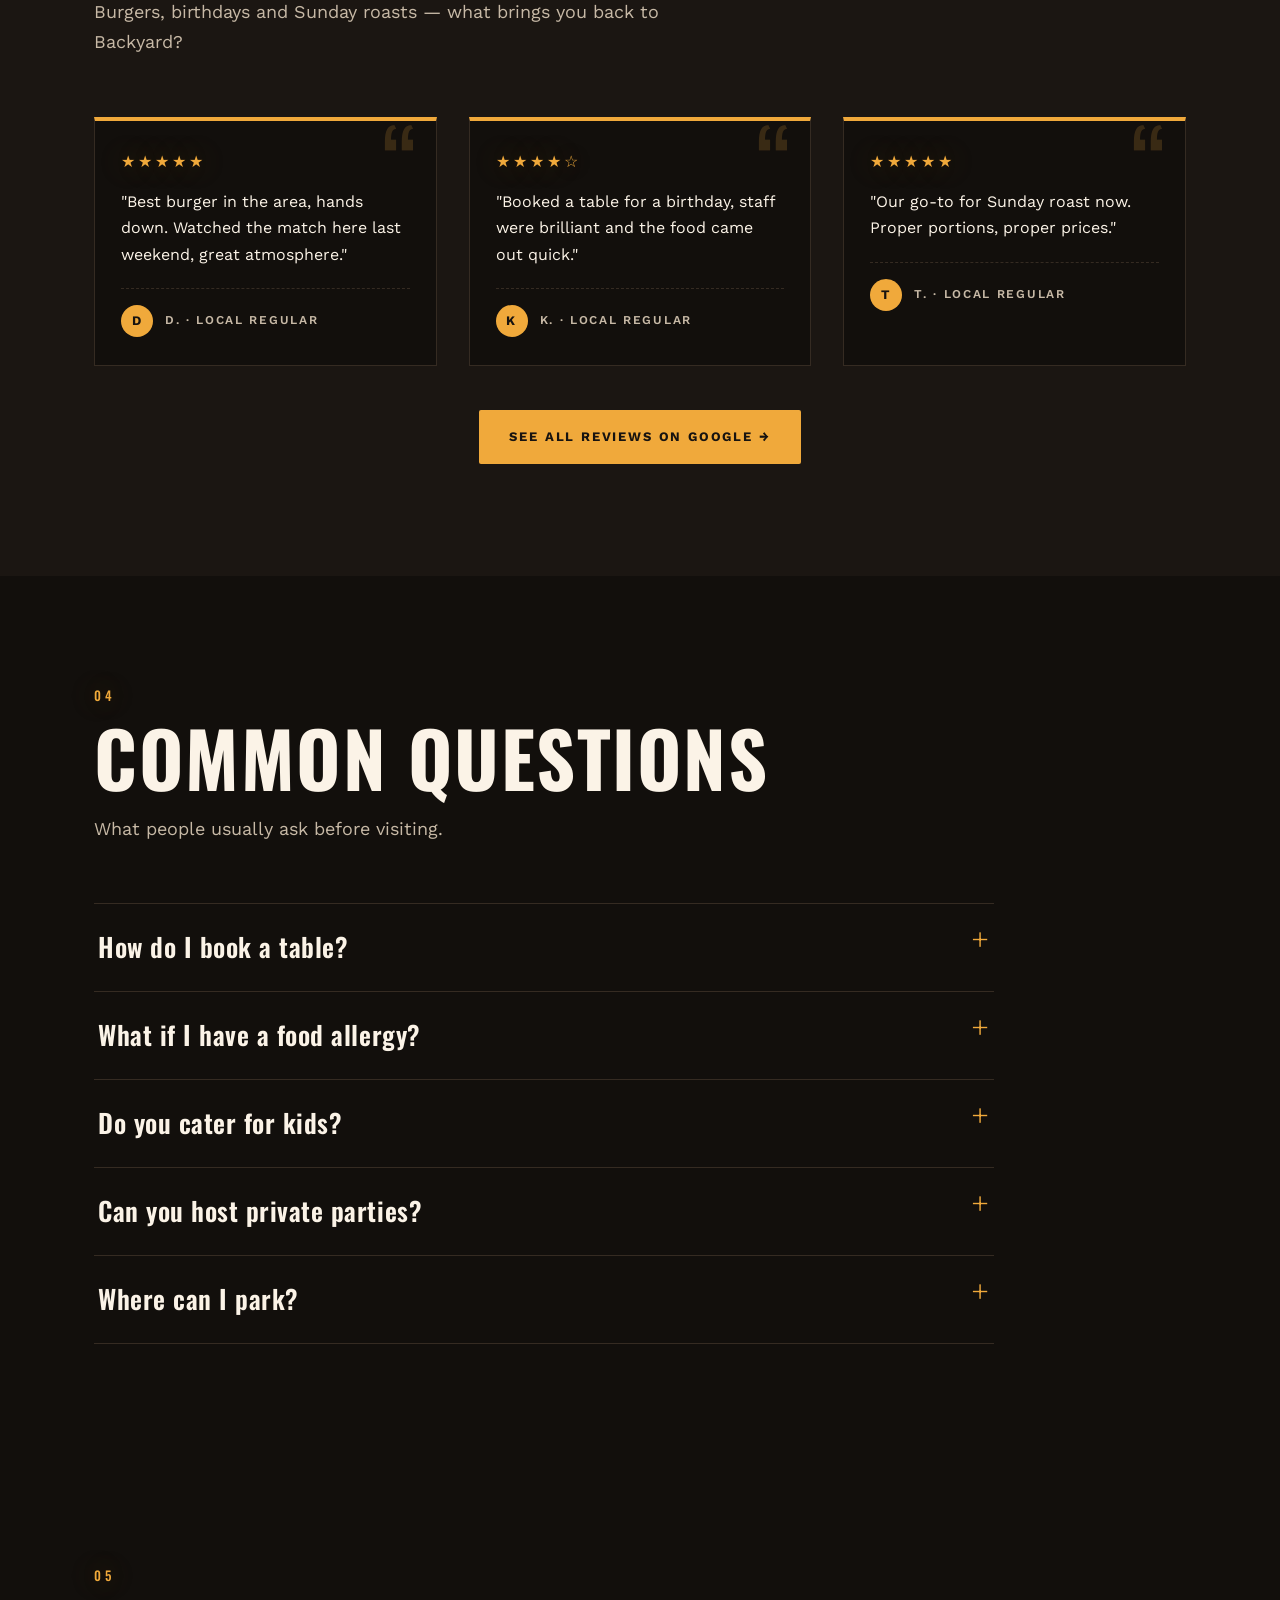
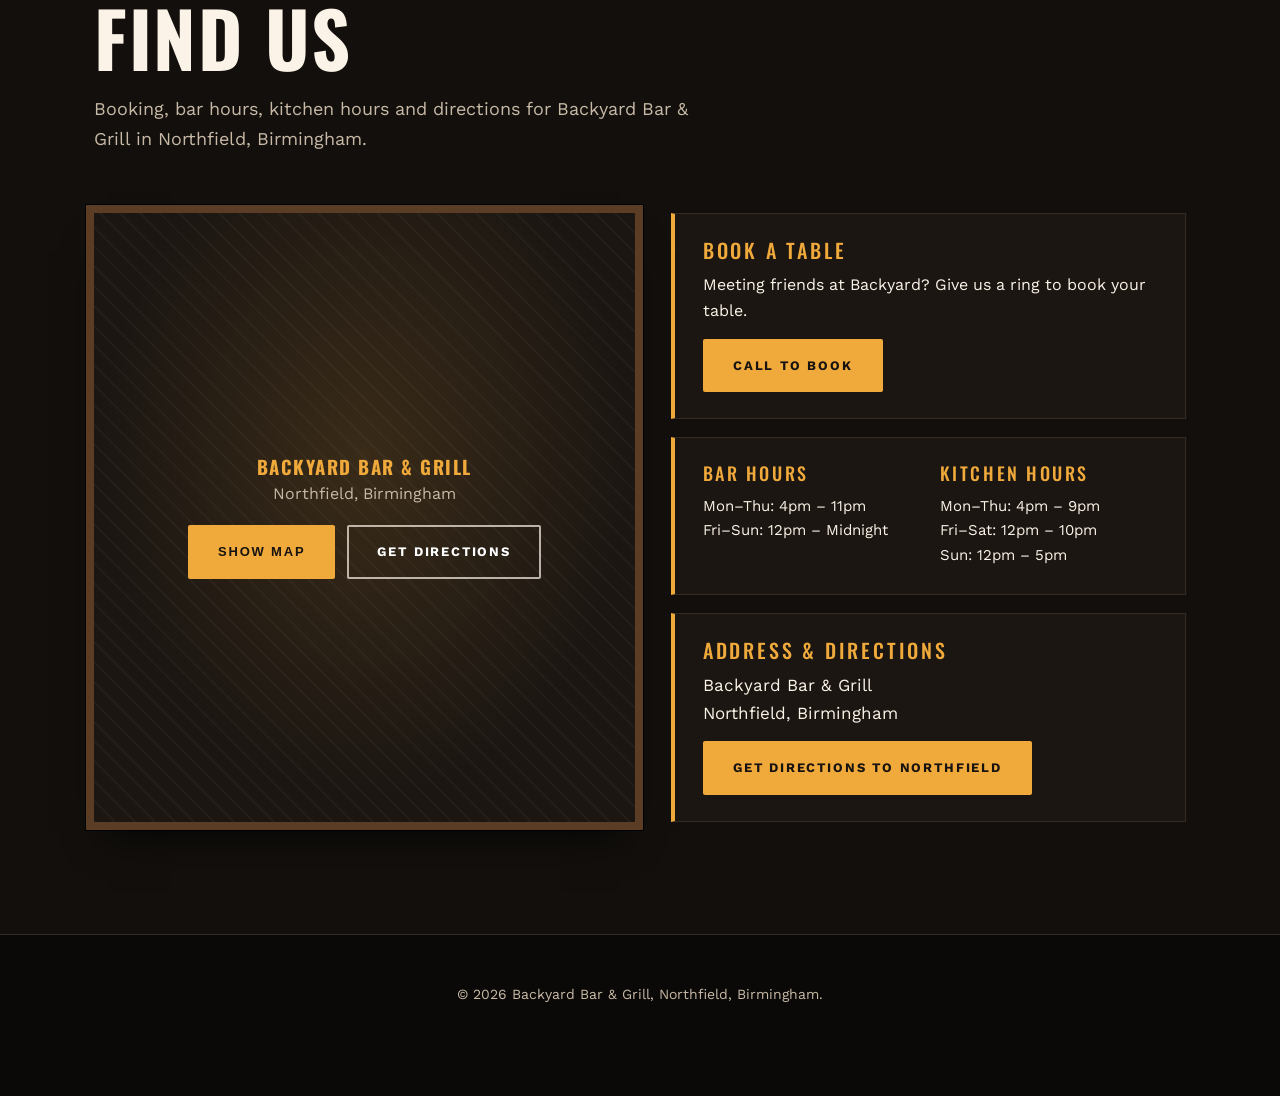
==== commit 212c5560: "Task E: responsive images, hero preload, map facade Co-Authored-By: Claude Opus 5.5 <noreply@anthrop" ====
--- a/index.html
+++ b/index.html
@@ -54,26 +54,18 @@
   }
   *{box-sizing:border-box; margin:0; padding:0;}
   html{-webkit-text-size-adjust:100%;}
-  [id]{scroll-margin-top:var(--hh,76px);}
-  #top,#main{scroll-margin-top:0;}
-  :focus-visible{outline:3px solid var(--accent); outline-offset:3px; border-radius:2px;}
-  .btn--accent:focus-visible,.btn--outline:focus-visible{outline-color:#fff;}
-  [tabindex="-1"]:focus{outline:none;}
-  .skip-link{position:absolute; left:12px; top:-100px; z-index:100; background:var(--accent); color:#171310; padding:12px 20px; font-weight:700; text-decoration:none; text-transform:uppercase; letter-spacing:.1em; font-size:13px;}
-  .skip-link:focus{top:12px; outline:3px solid #fff; outline-offset:2px;}
   body{font-family:'Work Sans',sans-serif; background:var(--bg); color:var(--ink); line-height:1.65; counter-reset:sec; overflow-x:hidden;}
   h1,h2,h3{font-family:'Oswald',sans-serif; text-transform:uppercase; letter-spacing:.02em; line-height:1.08;}
   .wrap{max-width:1140px; margin:0 auto; padding:0 24px;}
   a{color:inherit;}
   img{display:block; max-width:100%;}
-  .js .reveal{opacity:0; transform:translateY(28px); transition:opacity .7s ease, transform .7s ease;}
-  .js .reveal.in{opacity:1; transform:none;}
+  .reveal{opacity:0; transform:translateY(28px); transition:opacity .7s ease, transform .7s ease;}
+  .reveal.in{opacity:1; transform:none;}
 
   /* top bar + header */
   .topbar{background:var(--accent2); color:#fff; font-size:14px;}
-  .topbar__inner{display:flex; justify-content:space-between; align-items:center; padding:0 24px; flex-wrap:wrap; gap:4px 16px;}
-  .topbar p{padding:8px 0;}
-  .topbar a{display:inline-flex; align-items:center; min-height:44px; color:#fff; font-weight:700; text-decoration:none; text-transform:uppercase; letter-spacing:.06em; font-size:13px;}
+  .topbar__inner{display:flex; justify-content:space-between; align-items:center; padding:8px 24px; flex-wrap:wrap; gap:4px 16px;}
+  .topbar a{color:#fff; font-weight:700; text-decoration:none; text-transform:uppercase; letter-spacing:.06em; font-size:13px;}
   header{position:sticky; top:0; background:rgba(18,15,12,.94); backdrop-filter:blur(6px); border-bottom:1px solid var(--line); z-index:30; transition:box-shadow .3s;}
   header.scrolled{box-shadow:0 8px 24px rgba(0,0,0,.5);}
   .header__inner{display:flex; align-items:center; justify-content:space-between; padding:14px 24px; position:relative;}
@@ -82,15 +74,14 @@
   nav ul{list-style:none; display:flex; gap:34px;}
   nav a{text-decoration:none; font-weight:600; font-size:13px; letter-spacing:.14em; text-transform:uppercase; padding:6px 0; border-bottom:2px solid transparent; transition:border-color .2s,color .2s;}
   nav a:hover{color:var(--accent); border-color:var(--accent);}
-  .burger{display:none; flex-direction:column; gap:4px; background:none; border:0; cursor:pointer; padding:0; width:44px; height:44px; align-items:center; justify-content:center;}
+  .burger{display:none; flex-direction:column; gap:4px; background:none; border:0; cursor:pointer; padding:6px;}
   .burger span{width:24px; height:2px; background:var(--ink);}
   .mobile-menu{display:none; position:absolute; top:100%; left:0; right:0; background:var(--card); border-bottom:1px solid var(--line); flex-direction:column; padding:12px 24px;}
   .mobile-menu.open{display:flex;}
-  @media(min-width:821px){.mobile-menu,.mobile-menu.open{display:none;}}
   .mobile-menu a{padding:14px 0; text-decoration:none; font-weight:600; border-bottom:1px solid var(--line); text-transform:uppercase; letter-spacing:.14em; font-size:14px;}
 
   /* buttons */
-  .btn{display:inline-block; padding:14px 28px; border-radius:2px; font-weight:700; text-decoration:none; font-size:13px; text-transform:uppercase; letter-spacing:.14em; border:2px solid transparent; min-height:44px; cursor:pointer; transition:transform .2s, background .2s, box-shadow .2s, color .2s;}
+  .btn{display:inline-block; padding:14px 28px; border-radius:2px; font-weight:700; text-decoration:none; font-size:13px; text-transform:uppercase; letter-spacing:.14em; border:2px solid transparent; cursor:pointer; transition:transform .2s, background .2s, box-shadow .2s, color .2s;}
   .btn:hover{transform:translateY(-2px);}
   .btn--accent{background:var(--accent); color:#171310; box-shadow:0 0 0 rgba(240,169,59,0);}
   .btn--accent:hover{background:#ffbb52; box-shadow:var(--glow);}
@@ -150,8 +141,7 @@
   .strip::before{content:""; position:absolute; inset:0; background:linear-gradient(180deg, rgba(18,15,12,.82), rgba(18,15,12,.6) 50%, rgba(18,15,12,.88)), radial-gradient(70% 90% at 50% 50%, rgba(240,169,59,.18), transparent 70%);}
   .strip .grid{position:relative; display:grid; grid-template-columns:repeat(auto-fit,minmax(min(100%,200px),1fr)); gap:clamp(28px,5vw,48px) 24px; text-align:center;}
   .strip .grid > div{padding:0 8px;}
-  .strip .stat{font-family:'Oswald',sans-serif; text-transform:uppercase; letter-spacing:.02em; font-weight:700;}
-  .strip .stat{font-size:clamp(56px,10vw,112px); color:var(--accent); font-weight:700; text-shadow:0 0 40px rgba(240,169,59,.5); line-height:1;}
+  .strip h3{font-size:clamp(56px,10vw,112px); color:var(--accent); font-weight:700; text-shadow:0 0 40px rgba(240,169,59,.5); line-height:1;}
   .strip p{color:var(--chalk); font-size:13px; letter-spacing:.28em; text-transform:uppercase; margin-top:12px;}
   .band{height:clamp(200px,34vw,420px); background:url('https://images.pexels.com/photos/33749073/pexels-photo-33749073.jpeg?auto=compress&cs=tinysrgb&w=1600') center 40%/cover; position:relative; border-top:1px solid #000; border-bottom:1px solid #000;}
   @media(max-width:1200px){.band{background-image:url('https://images.pexels.com/photos/33749073/pexels-photo-33749073.jpeg?auto=compress&cs=tinysrgb&w=1280');}}
@@ -198,7 +188,7 @@
   /* FAQ */
   .faq{max-width:900px; margin:0; border-top:1px solid var(--line);}
   .faq details{border-bottom:1px solid var(--line); padding:22px 4px;}
-  .faq summary{cursor:pointer; min-height:44px; font-weight:600; list-style:none; text-transform:none; font-family:'Oswald',sans-serif; font-size:clamp(20px,2.6vw,26px); letter-spacing:.02em; padding-right:40px; position:relative;}
+  .faq summary{cursor:pointer; font-weight:600; list-style:none; text-transform:none; font-family:'Oswald',sans-serif; font-size:clamp(20px,2.6vw,26px); letter-spacing:.02em; padding-right:40px; position:relative;}
   .faq summary::-webkit-details-marker{display:none;}
   .faq summary::after{content:"+"; position:absolute; right:0; top:-2px; font-size:30px; line-height:1; color:var(--accent); font-family:'Work Sans',sans-serif; font-weight:300;}
   .faq details[open] summary::after{content:"\2013";}
@@ -228,28 +218,20 @@
     nav{display:none;} .burger{display:flex;}
     .owner{grid-template-columns:1fr;}
     .owner figure{max-width:260px;}
+    .map-contact{grid-template-columns:1fr;}
     .sticky-cta{display:flex;}
     footer{padding-bottom:100px;}
     .hero{min-height:80vh;}
   }
-  @media(max-width:1024px){.map-contact{grid-template-columns:1fr;}}
   @media(max-width:480px){
     .hours-grid{grid-template-columns:1fr;}
     .hero__actions .btn{flex:1 1 100%; text-align:center;}
     .topbar__inner{justify-content:center; text-align:center;}
   }
-  @media(prefers-reduced-motion:reduce){
-    html{scroll-behavior:auto;}
-    *,*::before,*::after{transition:none !important; animation:none !important;}
-    .js .reveal{opacity:1; transform:none;}
-    .btn:hover,.board:hover,.review:hover,.poster:hover{transform:none;}
-    .strip,.band{background-attachment:scroll;}
-  }
+  @media(prefers-reduced-motion:reduce){.reveal{transition:none;} .btn,.board,.poster,.review{transition:none;}}
 </style>
 </head>
 <body>
-<script>if('IntersectionObserver' in window){document.documentElement.classList.add('js');}</script>
-<a class="skip-link" href="#main">Skip to content</a>
 
 <div class="topbar">
   <div class="wrap topbar__inner">
@@ -265,7 +247,7 @@
 <header id="siteHeader">
   <div class="wrap header__inner">
     <a class="brand" href="#top">Backyard <span>B&amp;G</span></a>
-    <nav aria-label="Primary">
+    <nav>
       <ul>
         <li><a href="#menu">Menu</a></li>
         <li><a href="#events">Events</a></li>
@@ -273,7 +255,7 @@
         <li><a href="#contact">Visit</a></li>
       </ul>
     </nav>
-    <button class="burger" id="burgerBtn" type="button" aria-label="Menu" aria-controls="mobileMenu" aria-expanded="false"><span></span><span></span><span></span></button>
+    <button class="burger" id="burgerBtn" aria-label="Menu"><span></span><span></span><span></span></button>
     <div class="mobile-menu" id="mobileMenu">
       <a href="#menu">Menu</a>
       <a href="#events">Events</a>
@@ -283,7 +265,6 @@
   </div>
 </header>
 
-<main id="main" tabindex="-1">
 <section class="hero" id="top">
   <div class="hero__inner">
     <span class="hero__tag">Bar &amp; Grill · Northfield</span>
@@ -367,9 +348,9 @@
 <section class="strip" aria-label="At a glance">
   <div class="wrap grid">
     <!-- PLACEHOLDER: confirm years trading, live sport and parking with the owner -->
-    <div class="reveal"><div class="stat">15+</div><p>Years Serving Northfield</p></div>
-    <div class="reveal"><div class="stat">Live</div><p>Sport On Screen</p></div>
-    <div class="reveal"><div class="stat">Free</div><p>Parking Nearby</p></div>
+    <div class="reveal"><h3>15+</h3><p>Years Serving Northfield</p></div>
+    <div class="reveal"><h3>Live</h3><p>Sport On Screen</p></div>
+    <div class="reveal"><h3>Free</h3><p>Parking Nearby</p></div>
     <!-- /PLACEHOLDER -->
   </div>
 </section>
@@ -495,7 +476,6 @@
     </div>
   </div>
 </section>
-</main>
 
 <footer>
   <p>&copy; 2026 Backyard Bar &amp; Grill, Northfield, Birmingham.</p>
@@ -511,53 +491,33 @@
 <script>
   const burger = document.getElementById('burgerBtn');
   const menu = document.getElementById('mobileMenu');
+  burger.addEventListener('click', () => menu.classList.toggle('open'));
+
   const header = document.getElementById('siteHeader');
-  const reduceMotion = window.matchMedia('(prefers-reduced-motion: reduce)');
-
-  function setMenu(open, returnFocus){
-    menu.classList.toggle('open', open);
-    burger.setAttribute('aria-expanded', String(open));
-    if(!open && returnFocus) burger.focus();
-  }
-  burger.addEventListener('click', () => setMenu(!menu.classList.contains('open')));
-  document.addEventListener('keydown', (e) => {
-    if(e.key === 'Escape' && menu.classList.contains('open')) setMenu(false, true);
-  });
-  window.matchMedia('(min-width: 821px)').addEventListener('change', (e) => { if(e.matches) setMenu(false); });
-
-  function syncHeader(){
-    header.classList.toggle('scrolled', window.scrollY > 10);
-    document.documentElement.style.setProperty('--hh', header.offsetHeight + 'px');
-  }
-  window.addEventListener('scroll', syncHeader, { passive: true });
-  window.addEventListener('resize', syncHeader);
-  syncHeader();
+  window.addEventListener('scroll', () => header.classList.toggle('scrolled', window.scrollY > 10));
 
   function smoothScrollTo(id){
     const target = document.getElementById(id);
     if(!target) return;
-    const top = target.getBoundingClientRect().top + window.scrollY - header.offsetHeight - 12;
-    window.scrollTo({ top: Math.max(top, 0), behavior: reduceMotion.matches ? 'auto' : 'smooth' });
-    if(!target.hasAttribute('tabindex')) target.setAttribute('tabindex', '-1');
-    target.focus({ preventScroll: true });
+    const headerH = header.offsetHeight;
+    const top = target.getBoundingClientRect().top + window.scrollY - headerH - 12;
+    window.scrollTo({ top: Math.max(top, 0), behavior: 'smooth' });
   }
   document.querySelectorAll('a[href^="#"]').forEach(link => {
     const id = link.getAttribute('href').slice(1);
     if(!document.getElementById(id)) return;
     link.addEventListener('click', (e) => {
       e.preventDefault();
-      setMenu(false);
+      menu.classList.remove('open');
       smoothScrollTo(id);
       history.replaceState(null, '', '#' + id);
     });
   });
 
-  if('IntersectionObserver' in window){
-    const io = new IntersectionObserver((entries) => {
-      entries.forEach(e => { if(e.isIntersecting){ e.target.classList.add('in'); io.unobserve(e.target); } });
-    }, { threshold: 0.15 });
-    document.querySelectorAll('.reveal').forEach(el => io.observe(el));
-  }
+  const io = new IntersectionObserver((entries) => {
+    entries.forEach(e => { if(e.isIntersecting){ e.target.classList.add('in'); io.unobserve(e.target); } });
+  }, { threshold: 0.15 });
+  document.querySelectorAll('.reveal').forEach(el => io.observe(el));
 </script>
 
 <style>
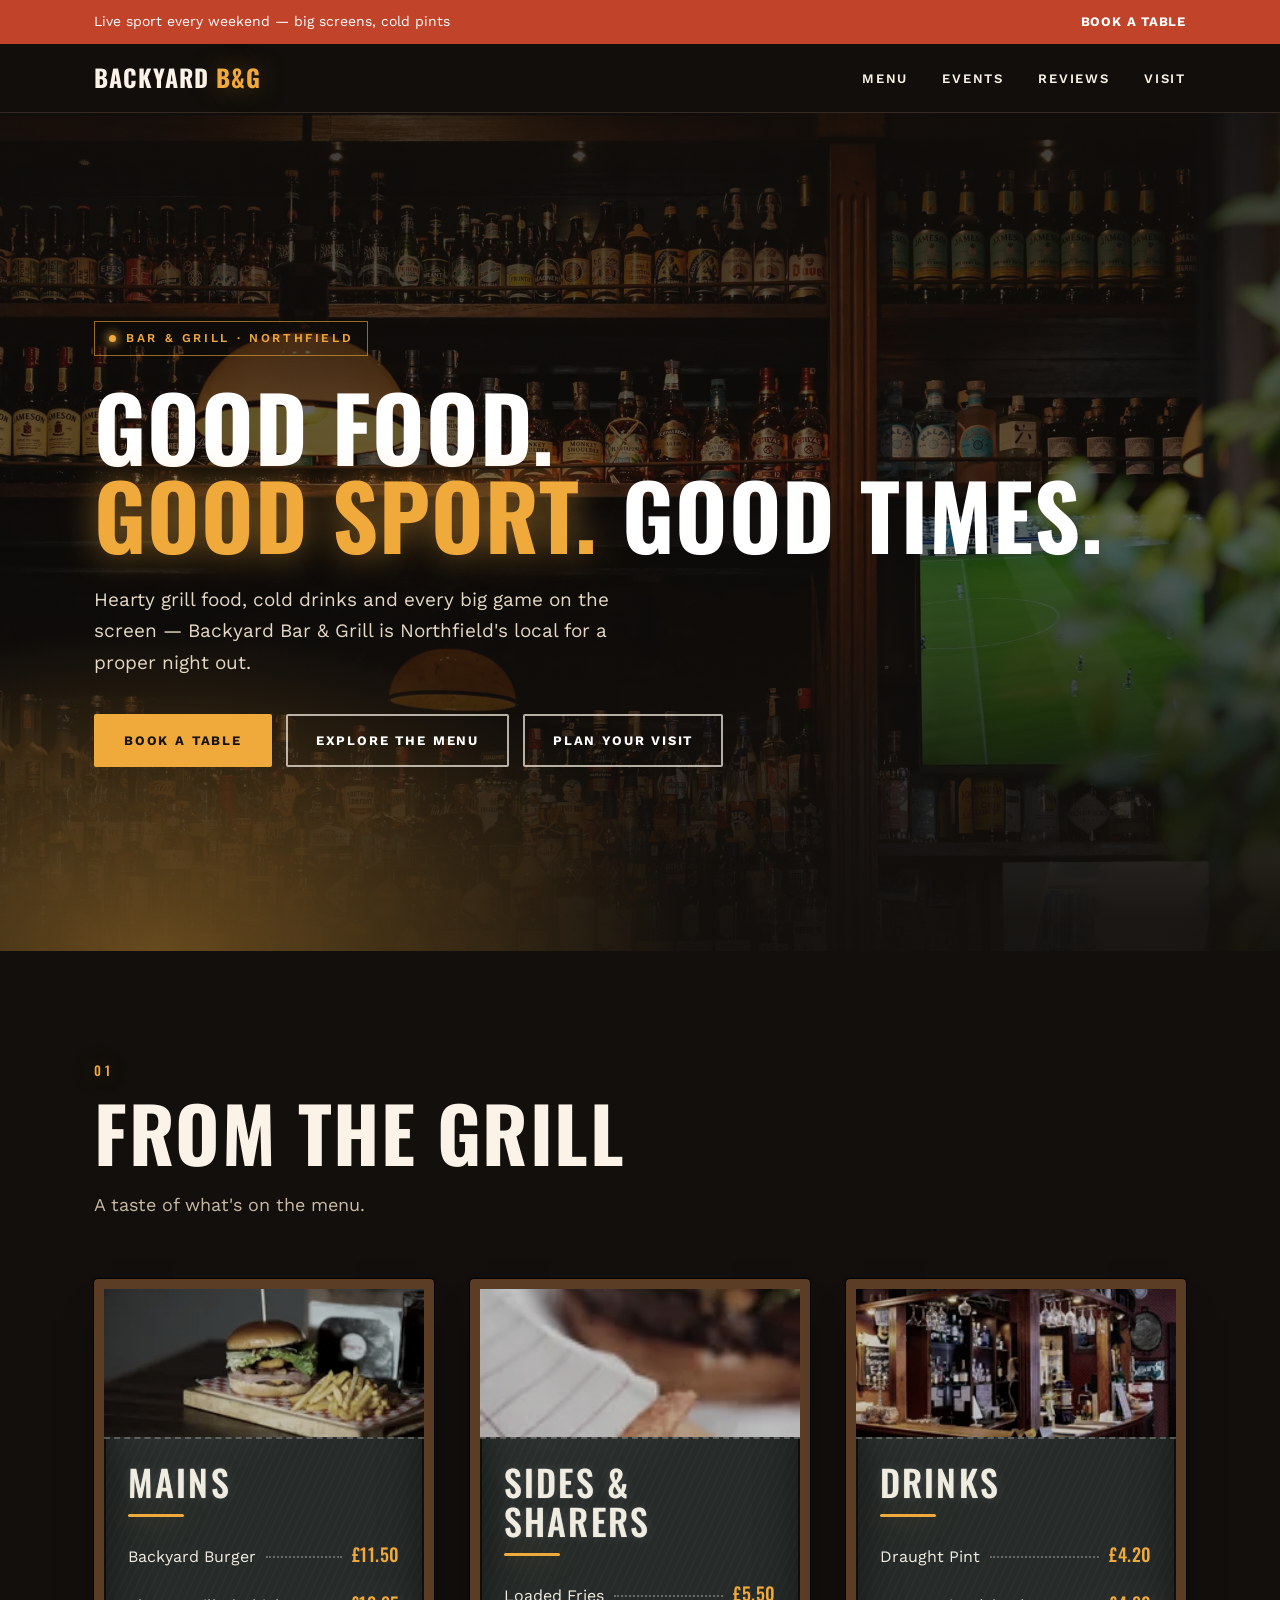
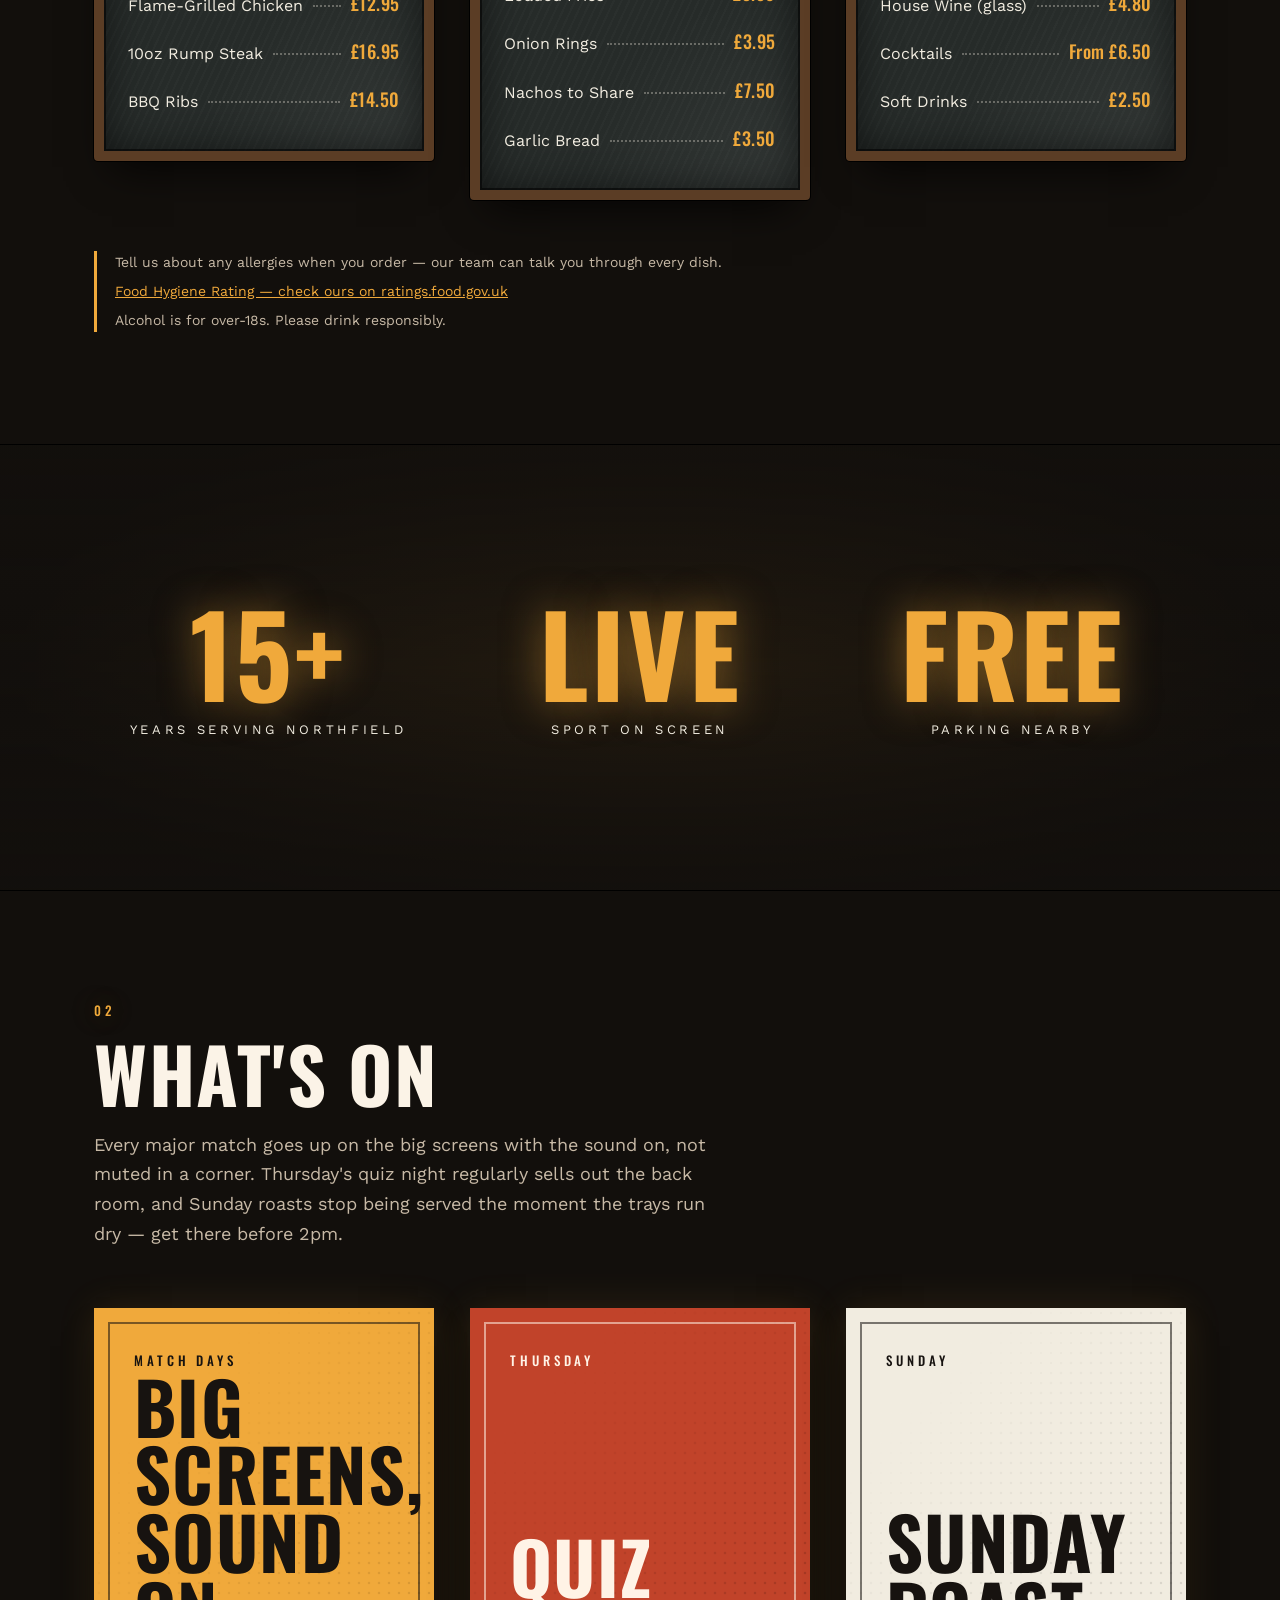
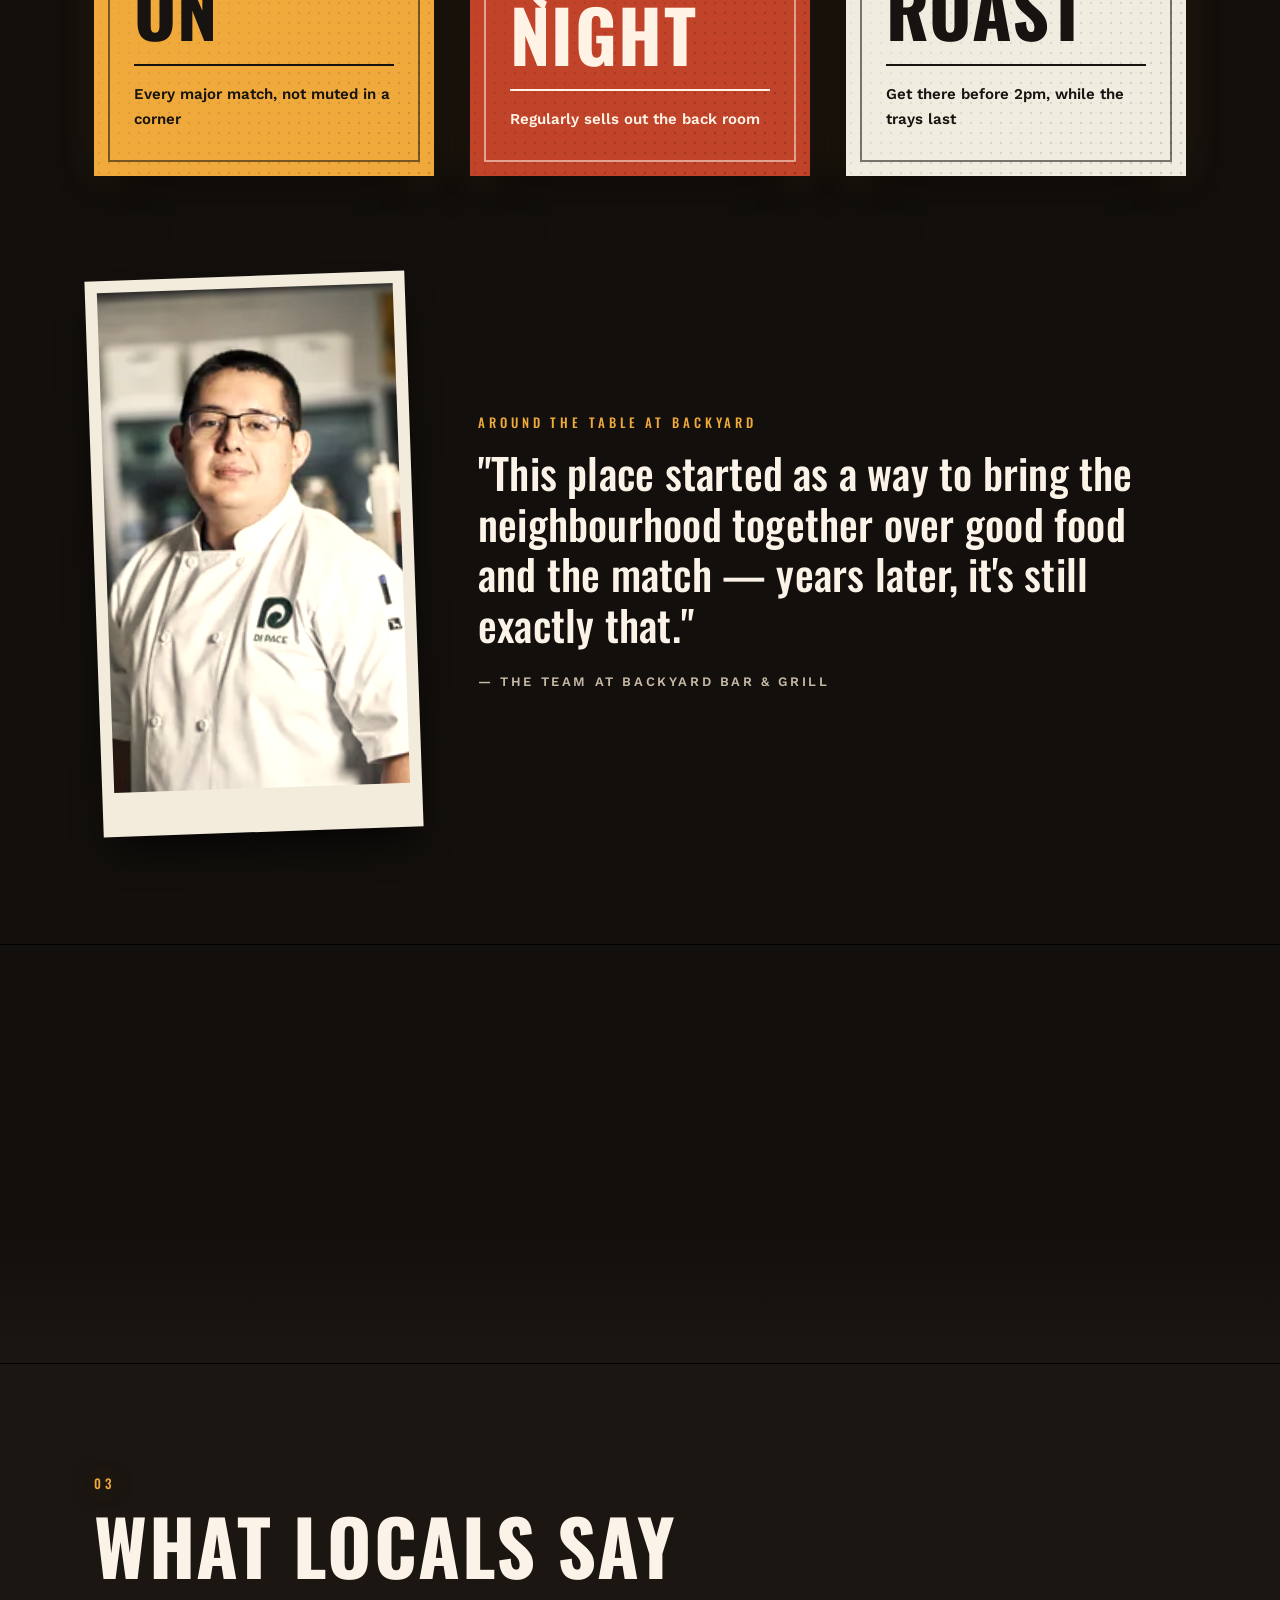
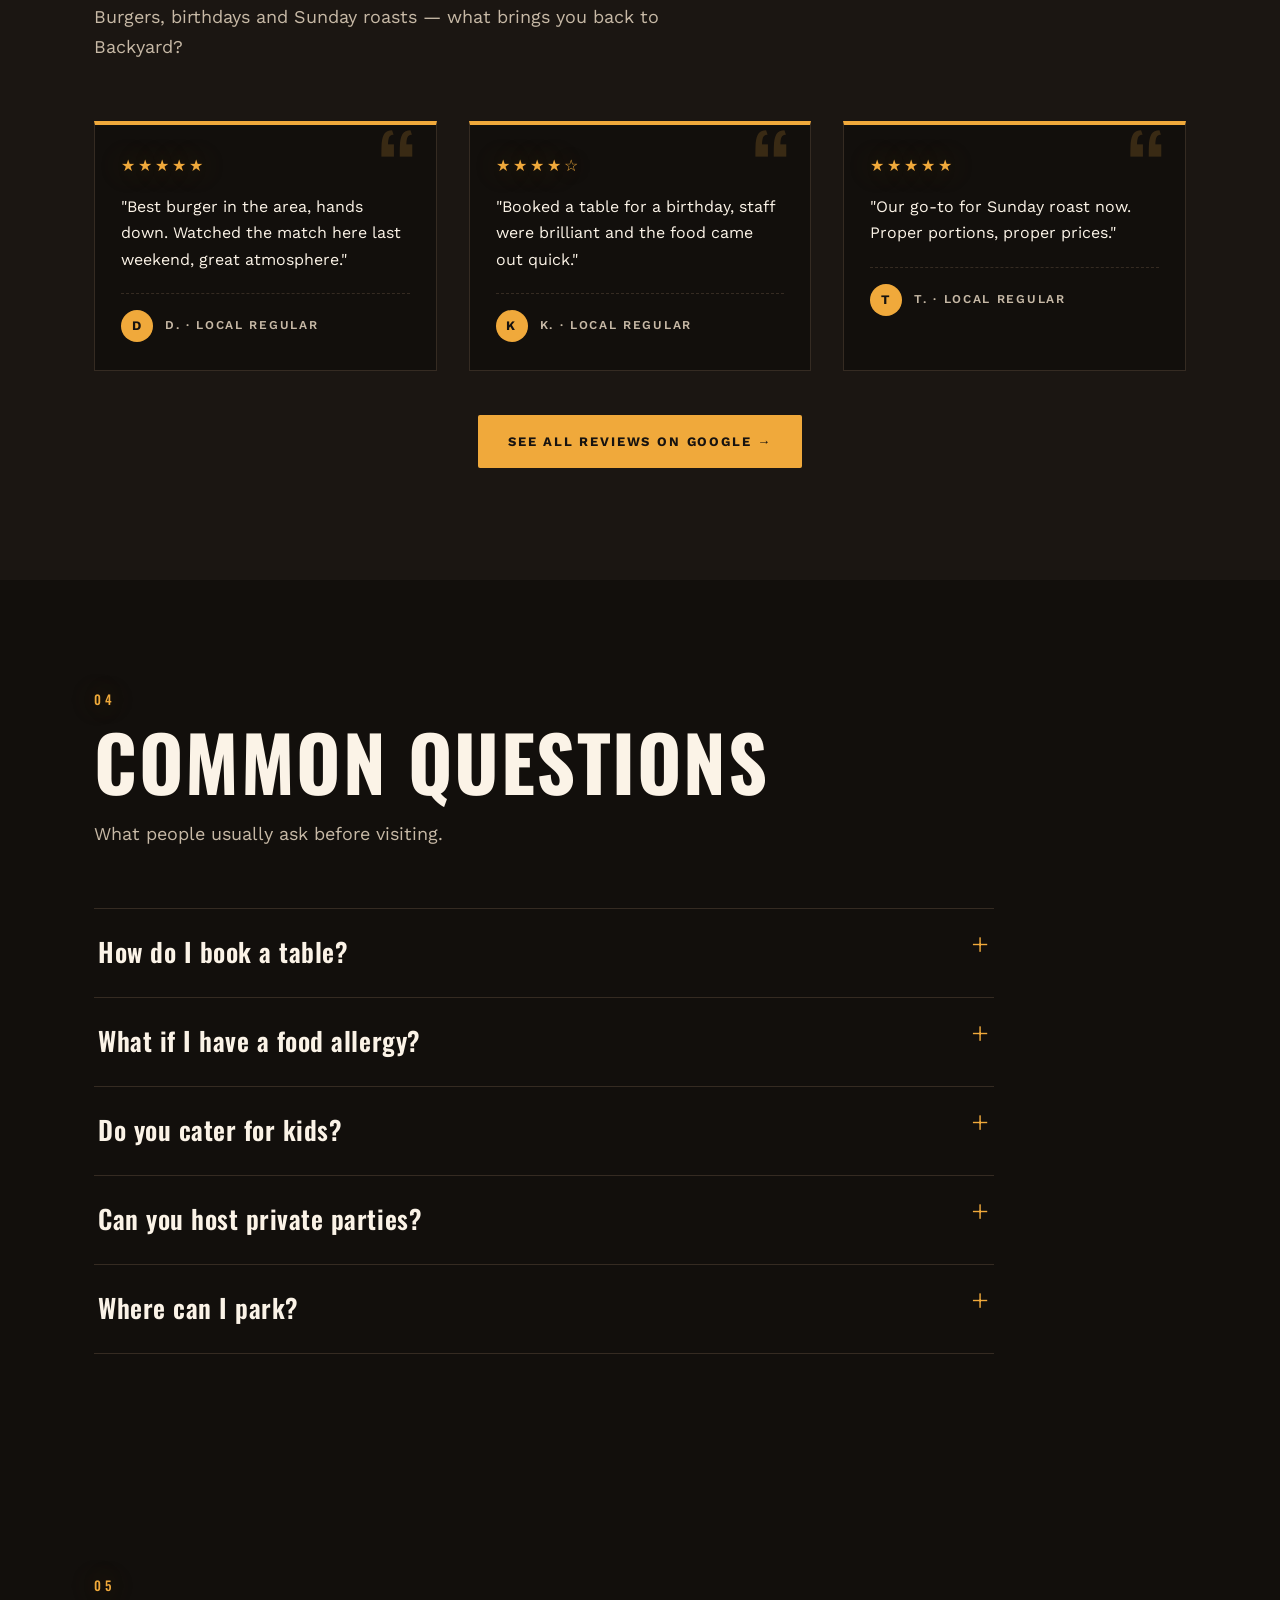
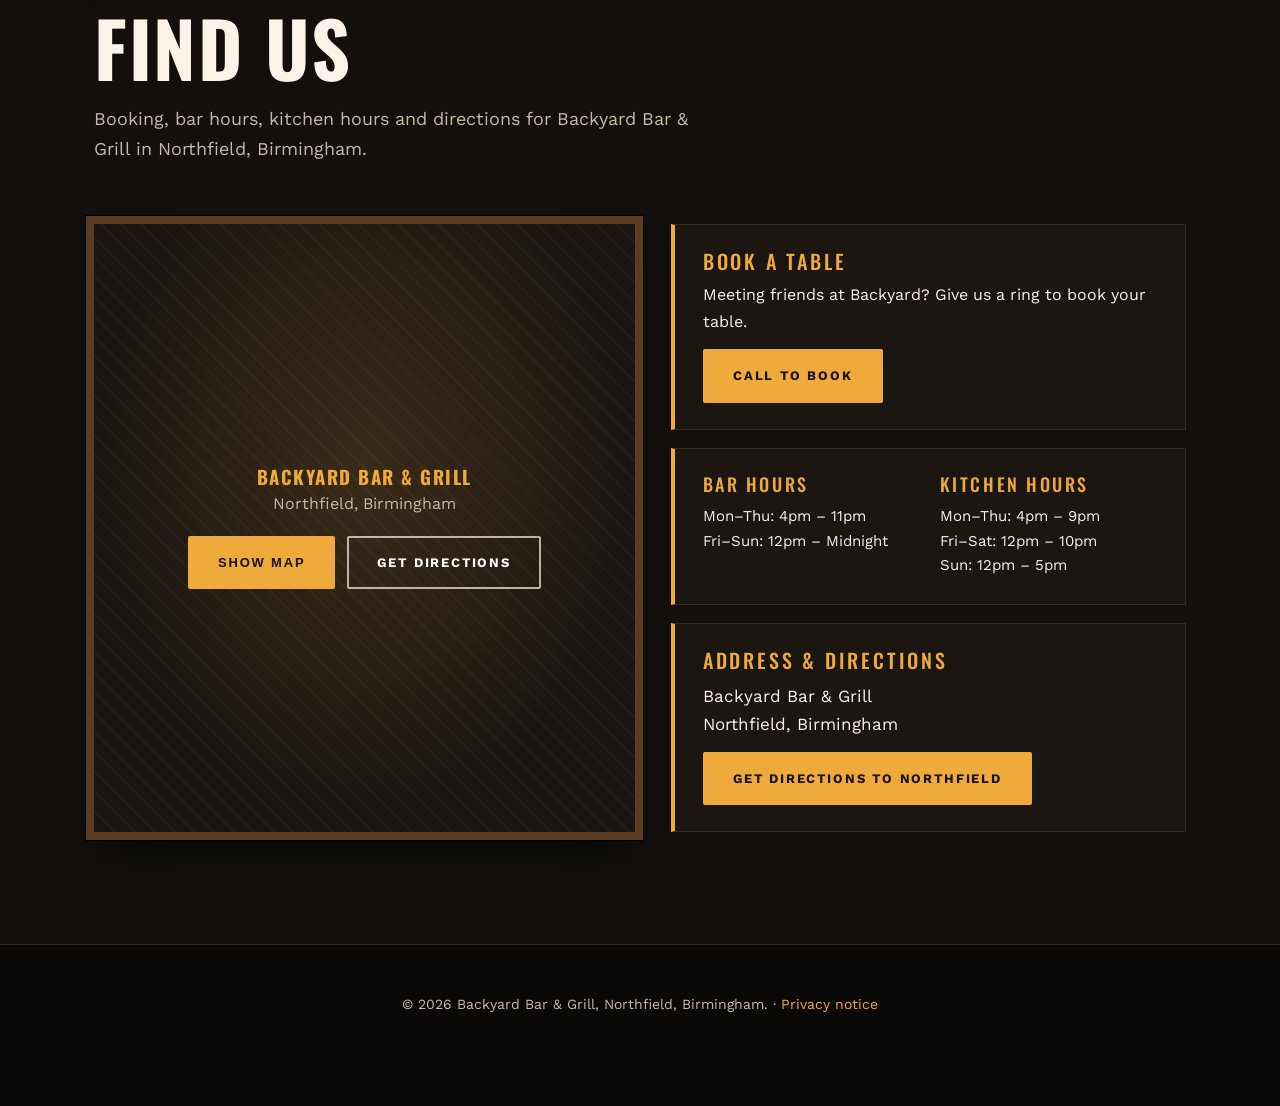
==== commit 08b0cc76: "Security and privacy hardening - Self-host Pexels images (WebP; JPEG for og:image) and Google Fonts " ====
--- a/index.html
+++ b/index.html
@@ -3,6 +3,8 @@
 <head>
 <meta charset="UTF-8" />
 <meta name="viewport" content="width=device-width, initial-scale=1" />
+<meta http-equiv="Content-Security-Policy" content="default-src 'self'; script-src 'self' 'sha256-seqC/ossHjBNrIRzy/kfs15F2JOEZqgq6ozS1JozCy8=' 'sha256-jsW8oUjbGldzJ8M1yucBuEZNt1tHe+6huoxJ3ZexiR4=' 'sha256-fyN+zLz1yASIMvWm7zx2+oktAUUo+0WNumh6vqKC264='; style-src 'self' 'unsafe-inline'; img-src 'self' data:; font-src 'self'; frame-src https://maps.google.com https://www.google.com; connect-src 'self'; form-action 'self'; base-uri 'self'; object-src 'none'; upgrade-insecure-requests" />
+<meta name="referrer" content="strict-origin-when-cross-origin" />
 <title>Backyard Bar &amp; Grill | Bar &amp; Grill in Northfield, Birmingham</title>
 <meta name="description" content="Backyard Bar & Grill — hearty food, cold drinks and big-screen sport in Northfield, Birmingham. Walk-ins and bookings welcome." />
 <link rel="canonical" href="https://desolatemartial553.github.io/backyard-bar-grill/" />
@@ -12,20 +14,20 @@
 <meta property="og:title" content="Backyard Bar &amp; Grill | Bar &amp; Grill in Northfield, Birmingham" />
 <meta property="og:description" content="Backyard Bar &amp; Grill — hearty food, cold drinks and big-screen sport in Northfield, Birmingham. Walk-ins and bookings welcome." />
 <meta property="og:url" content="https://desolatemartial553.github.io/backyard-bar-grill/" />
-<meta property="og:image" content="https://images.pexels.com/photos/33749073/pexels-photo-33749073.jpeg?auto=compress&amp;cs=tinysrgb&amp;w=1200" />
+<meta property="og:image" content="https://desolatemartial553.github.io/backyard-bar-grill/images/33749073-w1200-607d7f.jpg" />
 <meta property="og:locale" content="en_GB" />
 <meta property="og:site_name" content="Backyard Bar &amp; Grill" />
 <meta name="twitter:card" content="summary_large_image" />
 <meta name="twitter:title" content="Backyard Bar &amp; Grill | Bar &amp; Grill in Northfield, Birmingham" />
 <meta name="twitter:description" content="Backyard Bar &amp; Grill — hearty food, cold drinks and big-screen sport in Northfield, Birmingham. Walk-ins and bookings welcome." />
-<meta name="twitter:image" content="https://images.pexels.com/photos/33749073/pexels-photo-33749073.jpeg?auto=compress&amp;cs=tinysrgb&amp;w=1200" />
+<meta name="twitter:image" content="https://desolatemartial553.github.io/backyard-bar-grill/images/33749073-w1200-607d7f.jpg" />
 <script type="application/ld+json">
 {
   "@context": "https://schema.org",
   "@type": "BarOrPub",
   "name": "Backyard Bar & Grill",
   "url": "https://desolatemartial553.github.io/backyard-bar-grill/",
-  "image": "https://images.pexels.com/photos/33749073/pexels-photo-33749073.jpeg?auto=compress&cs=tinysrgb&w=1200",
+  "image": "https://desolatemartial553.github.io/backyard-bar-grill/images/33749073-w1200-607d7f.jpg",
   "description": "Hearty grill food, cold drinks and big-screen sport in Northfield, Birmingham.",
   "servesCuisine": "Grill",
   "address": {
@@ -40,10 +42,8 @@
   }
 }
 </script>
-<link rel="preconnect" href="https://fonts.googleapis.com" />
-<link rel="preconnect" href="https://fonts.gstatic.com" crossorigin />
-<link rel="preload" as="image" href="https://images.pexels.com/photos/33749073/pexels-photo-33749073.jpeg?auto=compress&cs=tinysrgb&w=1920" imagesrcset="https://images.pexels.com/photos/33749073/pexels-photo-33749073.jpeg?auto=compress&cs=tinysrgb&w=800 800w, https://images.pexels.com/photos/33749073/pexels-photo-33749073.jpeg?auto=compress&cs=tinysrgb&w=1280 1280w, https://images.pexels.com/photos/33749073/pexels-photo-33749073.jpeg?auto=compress&cs=tinysrgb&w=1920 1920w" imagesizes="100vw" fetchpriority="high" />
-<link href="https://fonts.googleapis.com/css2?family=Oswald:wght@500;600;700&family=Work+Sans:wght@300;400;500;600;700&display=swap" rel="stylesheet" />
+<link rel="preload" as="image" href="images/33749073-w1920-dfa369.webp" imagesrcset="images/33749073-w800-0a7bb3.webp 800w, images/33749073-w1280-37ca03.webp 1280w, images/33749073-w1920-dfa369.webp 1920w" imagesizes="100vw" fetchpriority="high" />
+<link rel="stylesheet" href="fonts/fonts.css" />
 <style>
   :root{
     --bg:#120f0c; --ink:#fbf3e7; --muted:#c7b9a6;
@@ -54,18 +54,26 @@
   }
   *{box-sizing:border-box; margin:0; padding:0;}
   html{-webkit-text-size-adjust:100%;}
+  [id]{scroll-margin-top:var(--hh,76px);}
+  #top,#main{scroll-margin-top:0;}
+  :focus-visible{outline:3px solid var(--accent); outline-offset:3px; border-radius:2px;}
+  .btn--accent:focus-visible,.btn--outline:focus-visible{outline-color:#fff;}
+  [tabindex="-1"]:focus{outline:none;}
+  .skip-link{position:absolute; left:12px; top:-100px; z-index:100; background:var(--accent); color:#171310; padding:12px 20px; font-weight:700; text-decoration:none; text-transform:uppercase; letter-spacing:.1em; font-size:13px;}
+  .skip-link:focus{top:12px; outline:3px solid #fff; outline-offset:2px;}
   body{font-family:'Work Sans',sans-serif; background:var(--bg); color:var(--ink); line-height:1.65; counter-reset:sec; overflow-x:hidden;}
   h1,h2,h3{font-family:'Oswald',sans-serif; text-transform:uppercase; letter-spacing:.02em; line-height:1.08;}
   .wrap{max-width:1140px; margin:0 auto; padding:0 24px;}
   a{color:inherit;}
   img{display:block; max-width:100%;}
-  .reveal{opacity:0; transform:translateY(28px); transition:opacity .7s ease, transform .7s ease;}
-  .reveal.in{opacity:1; transform:none;}
+  .js .reveal{opacity:0; transform:translateY(28px); transition:opacity .7s ease, transform .7s ease;}
+  .js .reveal.in{opacity:1; transform:none;}
 
   /* top bar + header */
   .topbar{background:var(--accent2); color:#fff; font-size:14px;}
-  .topbar__inner{display:flex; justify-content:space-between; align-items:center; padding:8px 24px; flex-wrap:wrap; gap:4px 16px;}
-  .topbar a{color:#fff; font-weight:700; text-decoration:none; text-transform:uppercase; letter-spacing:.06em; font-size:13px;}
+  .topbar__inner{display:flex; justify-content:space-between; align-items:center; padding:0 24px; flex-wrap:wrap; gap:4px 16px;}
+  .topbar p{padding:8px 0;}
+  .topbar a{display:inline-flex; align-items:center; min-height:44px; color:#fff; font-weight:700; text-decoration:none; text-transform:uppercase; letter-spacing:.06em; font-size:13px;}
   header{position:sticky; top:0; background:rgba(18,15,12,.94); backdrop-filter:blur(6px); border-bottom:1px solid var(--line); z-index:30; transition:box-shadow .3s;}
   header.scrolled{box-shadow:0 8px 24px rgba(0,0,0,.5);}
   .header__inner{display:flex; align-items:center; justify-content:space-between; padding:14px 24px; position:relative;}
@@ -74,14 +82,15 @@
   nav ul{list-style:none; display:flex; gap:34px;}
   nav a{text-decoration:none; font-weight:600; font-size:13px; letter-spacing:.14em; text-transform:uppercase; padding:6px 0; border-bottom:2px solid transparent; transition:border-color .2s,color .2s;}
   nav a:hover{color:var(--accent); border-color:var(--accent);}
-  .burger{display:none; flex-direction:column; gap:4px; background:none; border:0; cursor:pointer; padding:6px;}
+  .burger{display:none; flex-direction:column; gap:4px; background:none; border:0; cursor:pointer; padding:0; width:44px; height:44px; align-items:center; justify-content:center;}
   .burger span{width:24px; height:2px; background:var(--ink);}
   .mobile-menu{display:none; position:absolute; top:100%; left:0; right:0; background:var(--card); border-bottom:1px solid var(--line); flex-direction:column; padding:12px 24px;}
   .mobile-menu.open{display:flex;}
+  @media(min-width:821px){.mobile-menu,.mobile-menu.open{display:none;}}
   .mobile-menu a{padding:14px 0; text-decoration:none; font-weight:600; border-bottom:1px solid var(--line); text-transform:uppercase; letter-spacing:.14em; font-size:14px;}
 
   /* buttons */
-  .btn{display:inline-block; padding:14px 28px; border-radius:2px; font-weight:700; text-decoration:none; font-size:13px; text-transform:uppercase; letter-spacing:.14em; border:2px solid transparent; cursor:pointer; transition:transform .2s, background .2s, box-shadow .2s, color .2s;}
+  .btn{display:inline-block; padding:14px 28px; border-radius:2px; font-weight:700; text-decoration:none; font-size:13px; text-transform:uppercase; letter-spacing:.14em; border:2px solid transparent; min-height:44px; cursor:pointer; transition:transform .2s, background .2s, box-shadow .2s, color .2s;}
   .btn:hover{transform:translateY(-2px);}
   .btn--accent{background:var(--accent); color:#171310; box-shadow:0 0 0 rgba(240,169,59,0);}
   .btn--accent:hover{background:#ffbb52; box-shadow:var(--glow);}
@@ -90,9 +99,9 @@
 
   /* hero */
   .hero{position:relative; min-height:88vh; display:flex; align-items:flex-end; color:#fff; overflow:hidden;}
-  .hero::before{content:"";position:absolute; inset:0; background:url('https://images.pexels.com/photos/33749073/pexels-photo-33749073.jpeg?auto=compress&cs=tinysrgb&w=1920') center/cover;}
-  @media(max-width:1200px){.hero::before{background-image:url('https://images.pexels.com/photos/33749073/pexels-photo-33749073.jpeg?auto=compress&cs=tinysrgb&w=1280');}}
-  @media(max-width:600px){.hero::before{background-image:url('https://images.pexels.com/photos/33749073/pexels-photo-33749073.jpeg?auto=compress&cs=tinysrgb&w=800');}}
+  .hero::before{content:"";position:absolute; inset:0; background:url('images/33749073-w1920-dfa369.webp') center/cover;}
+  @media(max-width:1200px){.hero::before{background-image:url('images/33749073-w1280-37ca03.webp');}}
+  @media(max-width:600px){.hero::before{background-image:url('images/33749073-w800-0a7bb3.webp');}}
   .hero::after{content:"";position:absolute; inset:0; background:
     radial-gradient(60% 55% at 12% 100%, rgba(240,169,59,.38), transparent 70%),
     linear-gradient(0deg, rgba(18,15,12,.97) 4%, rgba(18,15,12,.62) 55%, rgba(18,15,12,.82) 100%);}
@@ -135,17 +144,18 @@
   .content-note a{color:var(--accent);}
 
   /* full-bleed photo bands */
-  .strip{position:relative; padding:clamp(72px,12vw,150px) 24px; background:url('https://images.pexels.com/photos/1872888/pexels-photo-1872888.jpeg?auto=compress&cs=tinysrgb&w=1920') center/cover; overflow:hidden; border-top:1px solid #000; border-bottom:1px solid #000;}
-  @media(max-width:1200px){.strip{background-image:url('https://images.pexels.com/photos/1872888/pexels-photo-1872888.jpeg?auto=compress&cs=tinysrgb&w=1280');}}
-  @media(max-width:600px){.strip{background-image:url('https://images.pexels.com/photos/1872888/pexels-photo-1872888.jpeg?auto=compress&cs=tinysrgb&w=800');}}
+  .strip{position:relative; padding:clamp(72px,12vw,150px) 24px; background:url('images/1872888-w1920-f6c7d7.webp') center/cover; overflow:hidden; border-top:1px solid #000; border-bottom:1px solid #000;}
+  @media(max-width:1200px){.strip{background-image:url('images/1872888-w1280-c98391.webp');}}
+  @media(max-width:600px){.strip{background-image:url('images/1872888-w800-447d2e.webp');}}
   .strip::before{content:""; position:absolute; inset:0; background:linear-gradient(180deg, rgba(18,15,12,.82), rgba(18,15,12,.6) 50%, rgba(18,15,12,.88)), radial-gradient(70% 90% at 50% 50%, rgba(240,169,59,.18), transparent 70%);}
   .strip .grid{position:relative; display:grid; grid-template-columns:repeat(auto-fit,minmax(min(100%,200px),1fr)); gap:clamp(28px,5vw,48px) 24px; text-align:center;}
   .strip .grid > div{padding:0 8px;}
-  .strip h3{font-size:clamp(56px,10vw,112px); color:var(--accent); font-weight:700; text-shadow:0 0 40px rgba(240,169,59,.5); line-height:1;}
+  .strip .stat{font-family:'Oswald',sans-serif; text-transform:uppercase; letter-spacing:.02em; font-weight:700;}
+  .strip .stat{font-size:clamp(56px,10vw,112px); color:var(--accent); font-weight:700; text-shadow:0 0 40px rgba(240,169,59,.5); line-height:1;}
   .strip p{color:var(--chalk); font-size:13px; letter-spacing:.28em; text-transform:uppercase; margin-top:12px;}
-  .band{height:clamp(200px,34vw,420px); background:url('https://images.pexels.com/photos/33749073/pexels-photo-33749073.jpeg?auto=compress&cs=tinysrgb&w=1600') center 40%/cover; position:relative; border-top:1px solid #000; border-bottom:1px solid #000;}
-  @media(max-width:1200px){.band{background-image:url('https://images.pexels.com/photos/33749073/pexels-photo-33749073.jpeg?auto=compress&cs=tinysrgb&w=1280');}}
-  @media(max-width:600px){.band{background-image:url('https://images.pexels.com/photos/33749073/pexels-photo-33749073.jpeg?auto=compress&cs=tinysrgb&w=800');}}
+  .band{height:clamp(200px,34vw,420px); background:url('images/33749073-w1600-5067e3.webp') center 40%/cover; position:relative; border-top:1px solid #000; border-bottom:1px solid #000;}
+  @media(max-width:1200px){.band{background-image:url('images/33749073-w1280-37ca03.webp');}}
+  @media(max-width:600px){.band{background-image:url('images/33749073-w800-0a7bb3.webp');}}
   .band::after{content:""; position:absolute; inset:0; background:linear-gradient(180deg, var(--bg), rgba(18,15,12,.15) 30%, rgba(18,15,12,.15) 70%, var(--card));}
   @media(min-width:900px){.strip,.band{background-attachment:fixed;}}
 
@@ -188,7 +198,7 @@
   /* FAQ */
   .faq{max-width:900px; margin:0; border-top:1px solid var(--line);}
   .faq details{border-bottom:1px solid var(--line); padding:22px 4px;}
-  .faq summary{cursor:pointer; font-weight:600; list-style:none; text-transform:none; font-family:'Oswald',sans-serif; font-size:clamp(20px,2.6vw,26px); letter-spacing:.02em; padding-right:40px; position:relative;}
+  .faq summary{cursor:pointer; min-height:44px; font-weight:600; list-style:none; text-transform:none; font-family:'Oswald',sans-serif; font-size:clamp(20px,2.6vw,26px); letter-spacing:.02em; padding-right:40px; position:relative;}
   .faq summary::-webkit-details-marker{display:none;}
   .faq summary::after{content:"+"; position:absolute; right:0; top:-2px; font-size:30px; line-height:1; color:var(--accent); font-family:'Work Sans',sans-serif; font-weight:300;}
   .faq details[open] summary::after{content:"\2013";}
@@ -218,20 +228,28 @@
     nav{display:none;} .burger{display:flex;}
     .owner{grid-template-columns:1fr;}
     .owner figure{max-width:260px;}
-    .map-contact{grid-template-columns:1fr;}
     .sticky-cta{display:flex;}
     footer{padding-bottom:100px;}
     .hero{min-height:80vh;}
   }
+  @media(max-width:1024px){.map-contact{grid-template-columns:1fr;}}
   @media(max-width:480px){
     .hours-grid{grid-template-columns:1fr;}
     .hero__actions .btn{flex:1 1 100%; text-align:center;}
     .topbar__inner{justify-content:center; text-align:center;}
   }
-  @media(prefers-reduced-motion:reduce){.reveal{transition:none;} .btn,.board,.poster,.review{transition:none;}}
+  @media(prefers-reduced-motion:reduce){
+    html{scroll-behavior:auto;}
+    *,*::before,*::after{transition:none !important; animation:none !important;}
+    .js .reveal{opacity:1; transform:none;}
+    .btn:hover,.board:hover,.review:hover,.poster:hover{transform:none;}
+    .strip,.band{background-attachment:scroll;}
+  }
 </style>
 </head>
 <body>
+<script>if('IntersectionObserver' in window){document.documentElement.classList.add('js');}</script>
+<a class="skip-link" href="#main">Skip to content</a>
 
 <div class="topbar">
   <div class="wrap topbar__inner">
@@ -239,7 +257,7 @@
     <p>Live sport every weekend — big screens, cold pints</p>
     <!-- /PLACEHOLDER -->
     <!-- PLACEHOLDER: owner-confirmed booking phone needed; replace placeholder tel number -->
-    <a href="tel:+441210000002">Book a table</a>
+    <a href="tel:+441214960002">Book a table</a>
     <!-- /PLACEHOLDER -->
   </div>
 </div>
@@ -247,7 +265,7 @@
 <header id="siteHeader">
   <div class="wrap header__inner">
     <a class="brand" href="#top">Backyard <span>B&amp;G</span></a>
-    <nav>
+    <nav aria-label="Primary">
       <ul>
         <li><a href="#menu">Menu</a></li>
         <li><a href="#events">Events</a></li>
@@ -255,7 +273,7 @@
         <li><a href="#contact">Visit</a></li>
       </ul>
     </nav>
-    <button class="burger" id="burgerBtn" aria-label="Menu"><span></span><span></span><span></span></button>
+    <button class="burger" id="burgerBtn" type="button" aria-label="Menu" aria-controls="mobileMenu" aria-expanded="false"><span></span><span></span><span></span></button>
     <div class="mobile-menu" id="mobileMenu">
       <a href="#menu">Menu</a>
       <a href="#events">Events</a>
@@ -265,6 +283,7 @@
   </div>
 </header>
 
+<main id="main" tabindex="-1">
 <section class="hero" id="top">
   <div class="hero__inner">
     <span class="hero__tag">Bar &amp; Grill · Northfield</span>
@@ -274,7 +293,7 @@
     <!-- /PLACEHOLDER -->
     <div class="hero__actions">
       <!-- PLACEHOLDER: owner-confirmed booking phone needed; replace placeholder tel number -->
-      <a href="tel:+441210000002" class="btn btn--accent">Book a table</a>
+      <a href="tel:+441214960002" class="btn btn--accent">Book a table</a>
       <!-- /PLACEHOLDER -->
       <a href="#menu" class="btn btn--outline">Explore the menu</a>
       <a href="#contact" class="btn btn--outline">Plan your visit</a>
@@ -290,7 +309,7 @@
     </div>
     <div class="menu-grid">
       <div class="board reveal">
-        <img src="https://images.pexels.com/photos/38896825/pexels-photo-38896825.jpeg?auto=compress&cs=tinysrgb&w=700&h=300" srcset="https://images.pexels.com/photos/38896825/pexels-photo-38896825.jpeg?auto=compress&cs=tinysrgb&w=400&h=171 400w, https://images.pexels.com/photos/38896825/pexels-photo-38896825.jpeg?auto=compress&cs=tinysrgb&w=700&h=300 700w" sizes="(max-width:700px) 100vw, 350px" width="700" height="300" alt="Burger with fries on a wooden platter" loading="lazy" decoding="async" />
+        <img src="images/38896825-w700-h300-1bd858.webp" srcset="images/38896825-w400-h171-2894d7.webp 400w, images/38896825-w700-h300-1bd858.webp 700w" sizes="(max-width:700px) 100vw, 350px" width="700" height="300" alt="Burger with fries on a wooden platter" loading="lazy" decoding="async" />
         <div class="board__body">
           <h3>Mains</h3>
 
@@ -305,7 +324,7 @@
         </div>
       </div>
       <div class="board reveal">
-        <img src="https://images.pexels.com/photos/4571510/pexels-photo-4571510.jpeg?auto=compress&cs=tinysrgb&w=700&h=300" srcset="https://images.pexels.com/photos/4571510/pexels-photo-4571510.jpeg?auto=compress&cs=tinysrgb&w=400&h=171 400w, https://images.pexels.com/photos/4571510/pexels-photo-4571510.jpeg?auto=compress&cs=tinysrgb&w=700&h=300 700w" sizes="(max-width:700px) 100vw, 350px" width="700" height="300" alt="Fries on a paper tray" loading="lazy" decoding="async" />
+        <img src="images/4571510-w700-h300-59bc45.webp" srcset="images/4571510-w400-h171-bc0a2d.webp 400w, images/4571510-w700-h300-59bc45.webp 700w" sizes="(max-width:700px) 100vw, 350px" width="700" height="300" alt="Fries on a paper tray" loading="lazy" decoding="async" />
         <div class="board__body">
           <h3>Sides &amp; Sharers</h3>
 
@@ -320,7 +339,7 @@
         </div>
       </div>
       <div class="board reveal">
-        <img src="https://images.pexels.com/photos/1872888/pexels-photo-1872888.jpeg?auto=compress&cs=tinysrgb&w=700&h=300" srcset="https://images.pexels.com/photos/1872888/pexels-photo-1872888.jpeg?auto=compress&cs=tinysrgb&w=400&h=171 400w, https://images.pexels.com/photos/1872888/pexels-photo-1872888.jpeg?auto=compress&cs=tinysrgb&w=700&h=300 700w" sizes="(max-width:700px) 100vw, 350px" width="700" height="300" alt="Wooden bar counter" loading="lazy" decoding="async" />
+        <img src="images/1872888-w700-h300-f6138d.webp" srcset="images/1872888-w400-h171-f872ad.webp 400w, images/1872888-w700-h300-f6138d.webp 700w" sizes="(max-width:700px) 100vw, 350px" width="700" height="300" alt="Wooden bar counter" loading="lazy" decoding="async" />
         <div class="board__body">
           <h3>Drinks</h3>
 
@@ -348,9 +367,9 @@
 <section class="strip" aria-label="At a glance">
   <div class="wrap grid">
     <!-- PLACEHOLDER: confirm years trading, live sport and parking with the owner -->
-    <div class="reveal"><h3>15+</h3><p>Years Serving Northfield</p></div>
-    <div class="reveal"><h3>Live</h3><p>Sport On Screen</p></div>
-    <div class="reveal"><h3>Free</h3><p>Parking Nearby</p></div>
+    <div class="reveal"><div class="stat">15+</div><p>Years Serving Northfield</p></div>
+    <div class="reveal"><div class="stat">Live</div><p>Sport On Screen</p></div>
+    <div class="reveal"><div class="stat">Free</div><p>Parking Nearby</p></div>
     <!-- /PLACEHOLDER -->
   </div>
 </section>
@@ -372,7 +391,7 @@
     <!-- /PLACEHOLDER -->
     <div class="owner reveal">
       <figure>
-        <img src="https://images.pexels.com/photos/36430023/pexels-photo-36430023.jpeg?auto=compress&cs=tinysrgb&w=500&h=500" srcset="https://images.pexels.com/photos/36430023/pexels-photo-36430023.jpeg?auto=compress&cs=tinysrgb&w=320&h=320 320w, https://images.pexels.com/photos/36430023/pexels-photo-36430023.jpeg?auto=compress&cs=tinysrgb&w=500&h=500 500w" sizes="(max-width:700px) 70vw, 320px" width="500" height="500" alt="Chef preparing food in a kitchen" loading="lazy" decoding="async" />
+        <img src="images/36430023-w500-h500-daf3f1.webp" srcset="images/36430023-w320-h320-567258.webp 320w, images/36430023-w500-h500-daf3f1.webp 500w" sizes="(max-width:700px) 70vw, 320px" width="500" height="500" alt="Chef preparing food in a kitchen" loading="lazy" decoding="async" />
       </figure>
       <div>
         <h3>Around the table at Backyard</h3>
@@ -417,10 +436,10 @@
       <p>What people usually ask before visiting.</p>
     </div>
     <div class="faq reveal">
-      <details><summary>How do I book a table?</summary><!-- PLACEHOLDER: confirm booking phone and walk-in policy with the owner --><p>Walk-ins are welcome any time, but booking is recommended for weekends and big match days. <a href="tel:+441210000002">Call to book</a>.</p><!-- /PLACEHOLDER --></details>
+      <details><summary>How do I book a table?</summary><!-- PLACEHOLDER: confirm booking phone and walk-in policy with the owner --><p>Walk-ins are welcome any time, but booking is recommended for weekends and big match days. <a href="tel:+441214960002">Call to book</a>.</p><!-- /PLACEHOLDER --></details>
       <details><summary>What if I have a food allergy?</summary><p>Tell us about any allergies when you order — our team can talk you through every dish.</p></details>
       <details><summary>Do you cater for kids?</summary><!-- PLACEHOLDER: confirm children's menu and family visiting policy --><p>Yes, we have a kids' menu and are family-friendly until the evening.</p><!-- /PLACEHOLDER --></details>
-      <details><summary>Can you host private parties?</summary><!-- PLACEHOLDER: confirm private-party availability and booking phone --><p>Yes, we have function space available for private events — <a href="tel:+441210000002">call us to check availability</a>.</p><!-- /PLACEHOLDER --></details>
+      <details><summary>Can you host private parties?</summary><!-- PLACEHOLDER: confirm private-party availability and booking phone --><p>Yes, we have function space available for private events — <a href="tel:+441214960002">call us to check availability</a>.</p><!-- /PLACEHOLDER --></details>
       <details><summary>Where can I park?</summary><!-- PLACEHOLDER: confirm nearby free parking availability --><p>Yes, free parking is available nearby.</p><!-- /PLACEHOLDER --></details>
     </div>
   </div>
@@ -447,7 +466,7 @@
         <h3>Book a table</h3>
         <!-- PLACEHOLDER: owner-confirmed booking phone needed; replace placeholder tel number -->
         <p>Meeting friends at Backyard? Give us a ring to book your table.</p>
-        <a class="btn btn--accent" href="tel:+441210000002">Call to book</a>
+        <a class="btn btn--accent" href="tel:+441214960002">Call to book</a>
         <!-- /PLACEHOLDER -->
       </div>
       <div class="visit-card hours-grid">
@@ -476,14 +495,15 @@
     </div>
   </div>
 </section>
+</main>
 
 <footer>
-  <p>&copy; 2026 Backyard Bar &amp; Grill, Northfield, Birmingham.</p>
+  <p>&copy; 2026 Backyard Bar &amp; Grill, Northfield, Birmingham. · <a href="privacy.html">Privacy notice</a></p>
 </footer>
 
 <div class="sticky-cta">
   <!-- PLACEHOLDER: owner-confirmed booking phone needed; replace placeholder tel number -->
-  <a href="tel:+441210000002" class="btn btn--accent">Book a table</a>
+  <a href="tel:+441214960002" class="btn btn--accent">Book a table</a>
   <!-- /PLACEHOLDER -->
   <a href="#contact" class="btn btn--outline">Hours &amp; location</a>
 </div>
@@ -491,33 +511,53 @@
 <script>
   const burger = document.getElementById('burgerBtn');
   const menu = document.getElementById('mobileMenu');
-  burger.addEventListener('click', () => menu.classList.toggle('open'));
-
   const header = document.getElementById('siteHeader');
-  window.addEventListener('scroll', () => header.classList.toggle('scrolled', window.scrollY > 10));
+  const reduceMotion = window.matchMedia('(prefers-reduced-motion: reduce)');
+
+  function setMenu(open, returnFocus){
+    menu.classList.toggle('open', open);
+    burger.setAttribute('aria-expanded', String(open));
+    if(!open && returnFocus) burger.focus();
+  }
+  burger.addEventListener('click', () => setMenu(!menu.classList.contains('open')));
+  document.addEventListener('keydown', (e) => {
+    if(e.key === 'Escape' && menu.classList.contains('open')) setMenu(false, true);
+  });
+  window.matchMedia('(min-width: 821px)').addEventListener('change', (e) => { if(e.matches) setMenu(false); });
+
+  function syncHeader(){
+    header.classList.toggle('scrolled', window.scrollY > 10);
+    document.documentElement.style.setProperty('--hh', header.offsetHeight + 'px');
+  }
+  window.addEventListener('scroll', syncHeader, { passive: true });
+  window.addEventListener('resize', syncHeader);
+  syncHeader();
 
   function smoothScrollTo(id){
     const target = document.getElementById(id);
     if(!target) return;
-    const headerH = header.offsetHeight;
-    const top = target.getBoundingClientRect().top + window.scrollY - headerH - 12;
-    window.scrollTo({ top: Math.max(top, 0), behavior: 'smooth' });
+    const top = target.getBoundingClientRect().top + window.scrollY - header.offsetHeight - 12;
+    window.scrollTo({ top: Math.max(top, 0), behavior: reduceMotion.matches ? 'auto' : 'smooth' });
+    if(!target.hasAttribute('tabindex')) target.setAttribute('tabindex', '-1');
+    target.focus({ preventScroll: true });
   }
   document.querySelectorAll('a[href^="#"]').forEach(link => {
     const id = link.getAttribute('href').slice(1);
     if(!document.getElementById(id)) return;
     link.addEventListener('click', (e) => {
       e.preventDefault();
-      menu.classList.remove('open');
+      setMenu(false);
       smoothScrollTo(id);
       history.replaceState(null, '', '#' + id);
     });
   });
 
-  const io = new IntersectionObserver((entries) => {
-    entries.forEach(e => { if(e.isIntersecting){ e.target.classList.add('in'); io.unobserve(e.target); } });
-  }, { threshold: 0.15 });
-  document.querySelectorAll('.reveal').forEach(el => io.observe(el));
+  if('IntersectionObserver' in window){
+    const io = new IntersectionObserver((entries) => {
+      entries.forEach(e => { if(e.isIntersecting){ e.target.classList.add('in'); io.unobserve(e.target); } });
+    }, { threshold: 0.15 });
+    document.querySelectorAll('.reveal').forEach(el => io.observe(el));
+  }
 </script>
 
 <style>
--- a/fonts/fonts.css
+++ b/fonts/fonts.css
@@ -0,0 +1,65 @@
+/* Self-hosted Google Fonts (latin subset), downloaded 2026-10-02. */
+@font-face {
+  font-family: 'Oswald';
+  font-style: normal;
+  font-weight: 500;
+  font-display: swap;
+  src: url(TK3IWkUHHAIjg75cFRf3bXL8LICs1_Fv40pKlN4NNSeSASz7FmlWHYg.woff2) format('woff2');
+  unicode-range: U+0000-00FF, U+0131, U+0152-0153, U+02BB-02BC, U+02C6, U+02DA, U+02DC, U+0304, U+0308, U+0329, U+2000-206F, U+20AC, U+2122, U+2191, U+2193, U+2212, U+2215, U+FEFF, U+FFFD;
+}
+@font-face {
+  font-family: 'Oswald';
+  font-style: normal;
+  font-weight: 600;
+  font-display: swap;
+  src: url(TK3IWkUHHAIjg75cFRf3bXL8LICs1_Fv40pKlN4NNSeSASz7FmlWHYg.woff2) format('woff2');
+  unicode-range: U+0000-00FF, U+0131, U+0152-0153, U+02BB-02BC, U+02C6, U+02DA, U+02DC, U+0304, U+0308, U+0329, U+2000-206F, U+20AC, U+2122, U+2191, U+2193, U+2212, U+2215, U+FEFF, U+FFFD;
+}
+@font-face {
+  font-family: 'Oswald';
+  font-style: normal;
+  font-weight: 700;
+  font-display: swap;
+  src: url(TK3IWkUHHAIjg75cFRf3bXL8LICs1_Fv40pKlN4NNSeSASz7FmlWHYg.woff2) format('woff2');
+  unicode-range: U+0000-00FF, U+0131, U+0152-0153, U+02BB-02BC, U+02C6, U+02DA, U+02DC, U+0304, U+0308, U+0329, U+2000-206F, U+20AC, U+2122, U+2191, U+2193, U+2212, U+2215, U+FEFF, U+FFFD;
+}
+@font-face {
+  font-family: 'Work Sans';
+  font-style: normal;
+  font-weight: 300;
+  font-display: swap;
+  src: url(QGYsz_wNahGAdqQ43Rh_fKDp.woff2) format('woff2');
+  unicode-range: U+0000-00FF, U+0131, U+0152-0153, U+02BB-02BC, U+02C6, U+02DA, U+02DC, U+0304, U+0308, U+0329, U+2000-206F, U+20AC, U+2122, U+2191, U+2193, U+2212, U+2215, U+FEFF, U+FFFD;
+}
+@font-face {
+  font-family: 'Work Sans';
+  font-style: normal;
+  font-weight: 400;
+  font-display: swap;
+  src: url(QGYsz_wNahGAdqQ43Rh_fKDp.woff2) format('woff2');
+  unicode-range: U+0000-00FF, U+0131, U+0152-0153, U+02BB-02BC, U+02C6, U+02DA, U+02DC, U+0304, U+0308, U+0329, U+2000-206F, U+20AC, U+2122, U+2191, U+2193, U+2212, U+2215, U+FEFF, U+FFFD;
+}
+@font-face {
+  font-family: 'Work Sans';
+  font-style: normal;
+  font-weight: 500;
+  font-display: swap;
+  src: url(QGYsz_wNahGAdqQ43Rh_fKDp.woff2) format('woff2');
+  unicode-range: U+0000-00FF, U+0131, U+0152-0153, U+02BB-02BC, U+02C6, U+02DA, U+02DC, U+0304, U+0308, U+0329, U+2000-206F, U+20AC, U+2122, U+2191, U+2193, U+2212, U+2215, U+FEFF, U+FFFD;
+}
+@font-face {
+  font-family: 'Work Sans';
+  font-style: normal;
+  font-weight: 600;
+  font-display: swap;
+  src: url(QGYsz_wNahGAdqQ43Rh_fKDp.woff2) format('woff2');
+  unicode-range: U+0000-00FF, U+0131, U+0152-0153, U+02BB-02BC, U+02C6, U+02DA, U+02DC, U+0304, U+0308, U+0329, U+2000-206F, U+20AC, U+2122, U+2191, U+2193, U+2212, U+2215, U+FEFF, U+FFFD;
+}
+@font-face {
+  font-family: 'Work Sans';
+  font-style: normal;
+  font-weight: 700;
+  font-display: swap;
+  src: url(QGYsz_wNahGAdqQ43Rh_fKDp.woff2) format('woff2');
+  unicode-range: U+0000-00FF, U+0131, U+0152-0153, U+02BB-02BC, U+02C6, U+02DA, U+02DC, U+0304, U+0308, U+0329, U+2000-206F, U+20AC, U+2122, U+2191, U+2193, U+2212, U+2215, U+FEFF, U+FFFD;
+}
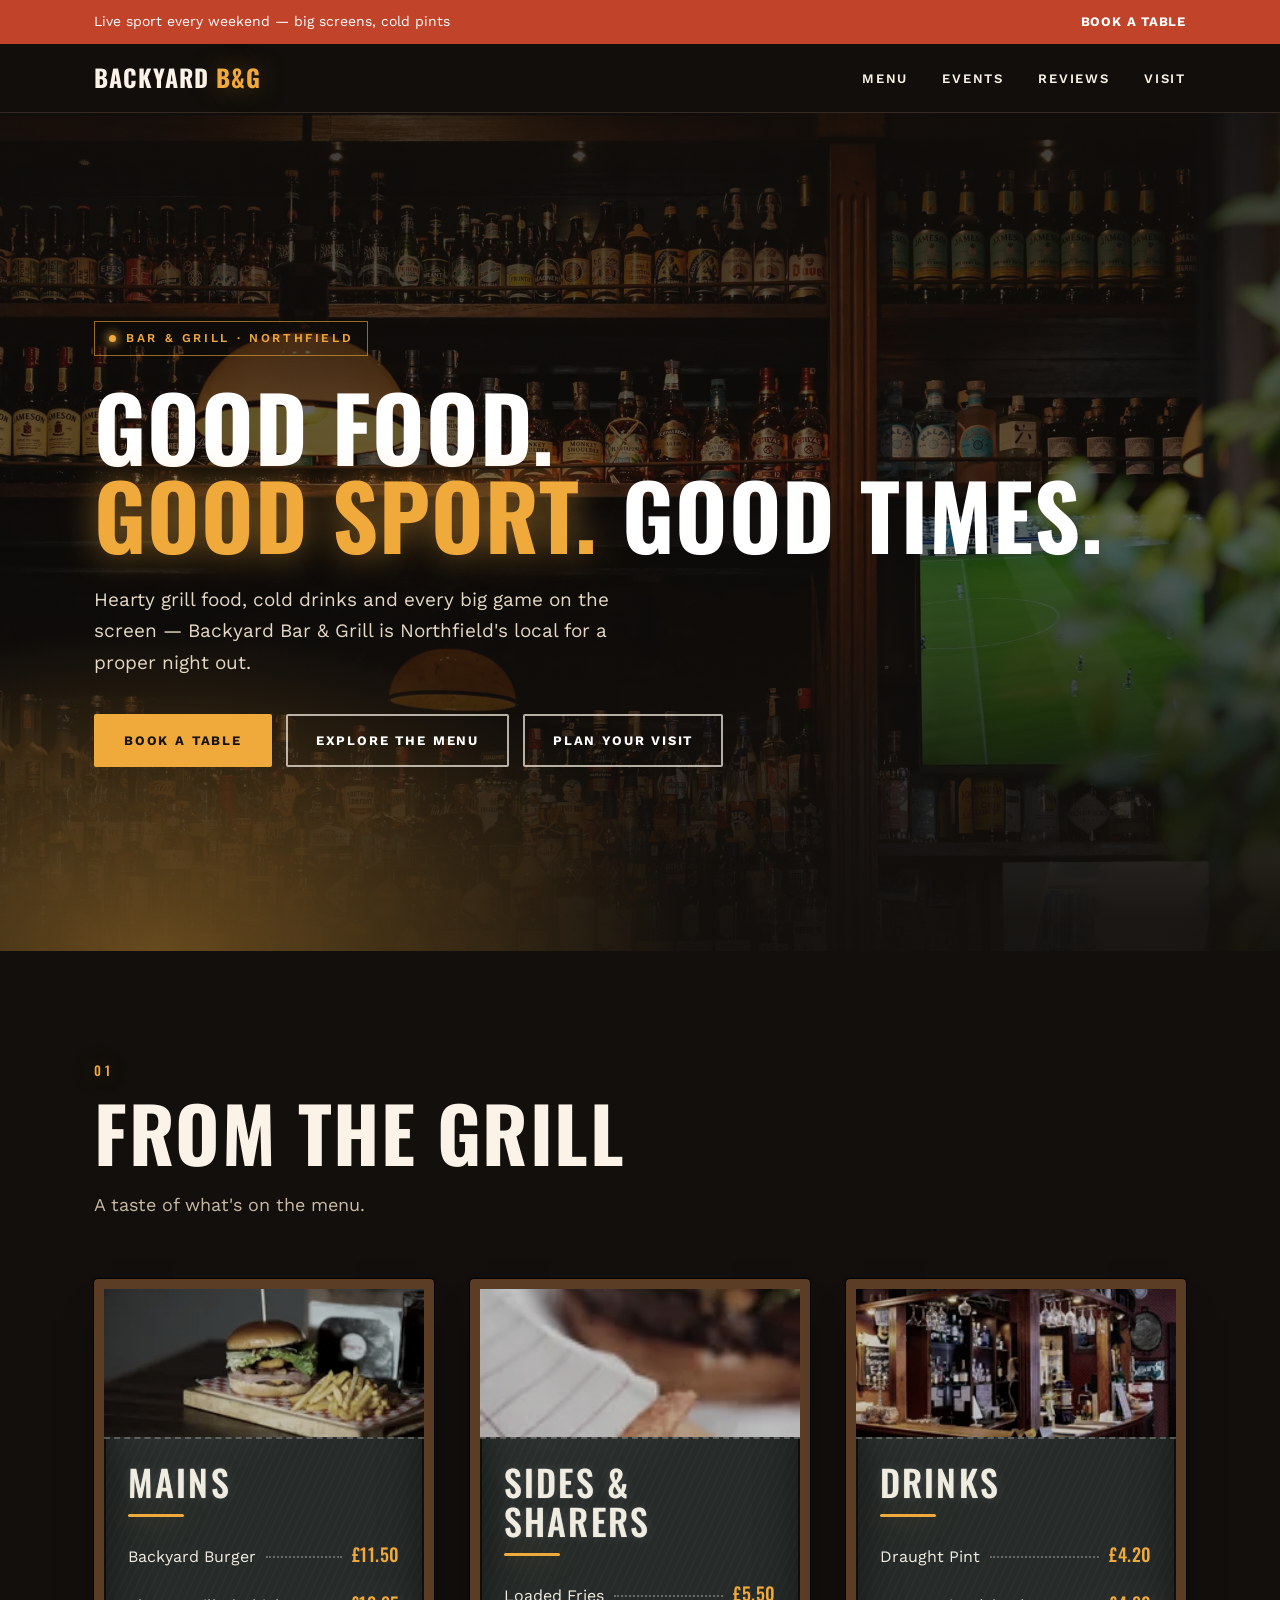
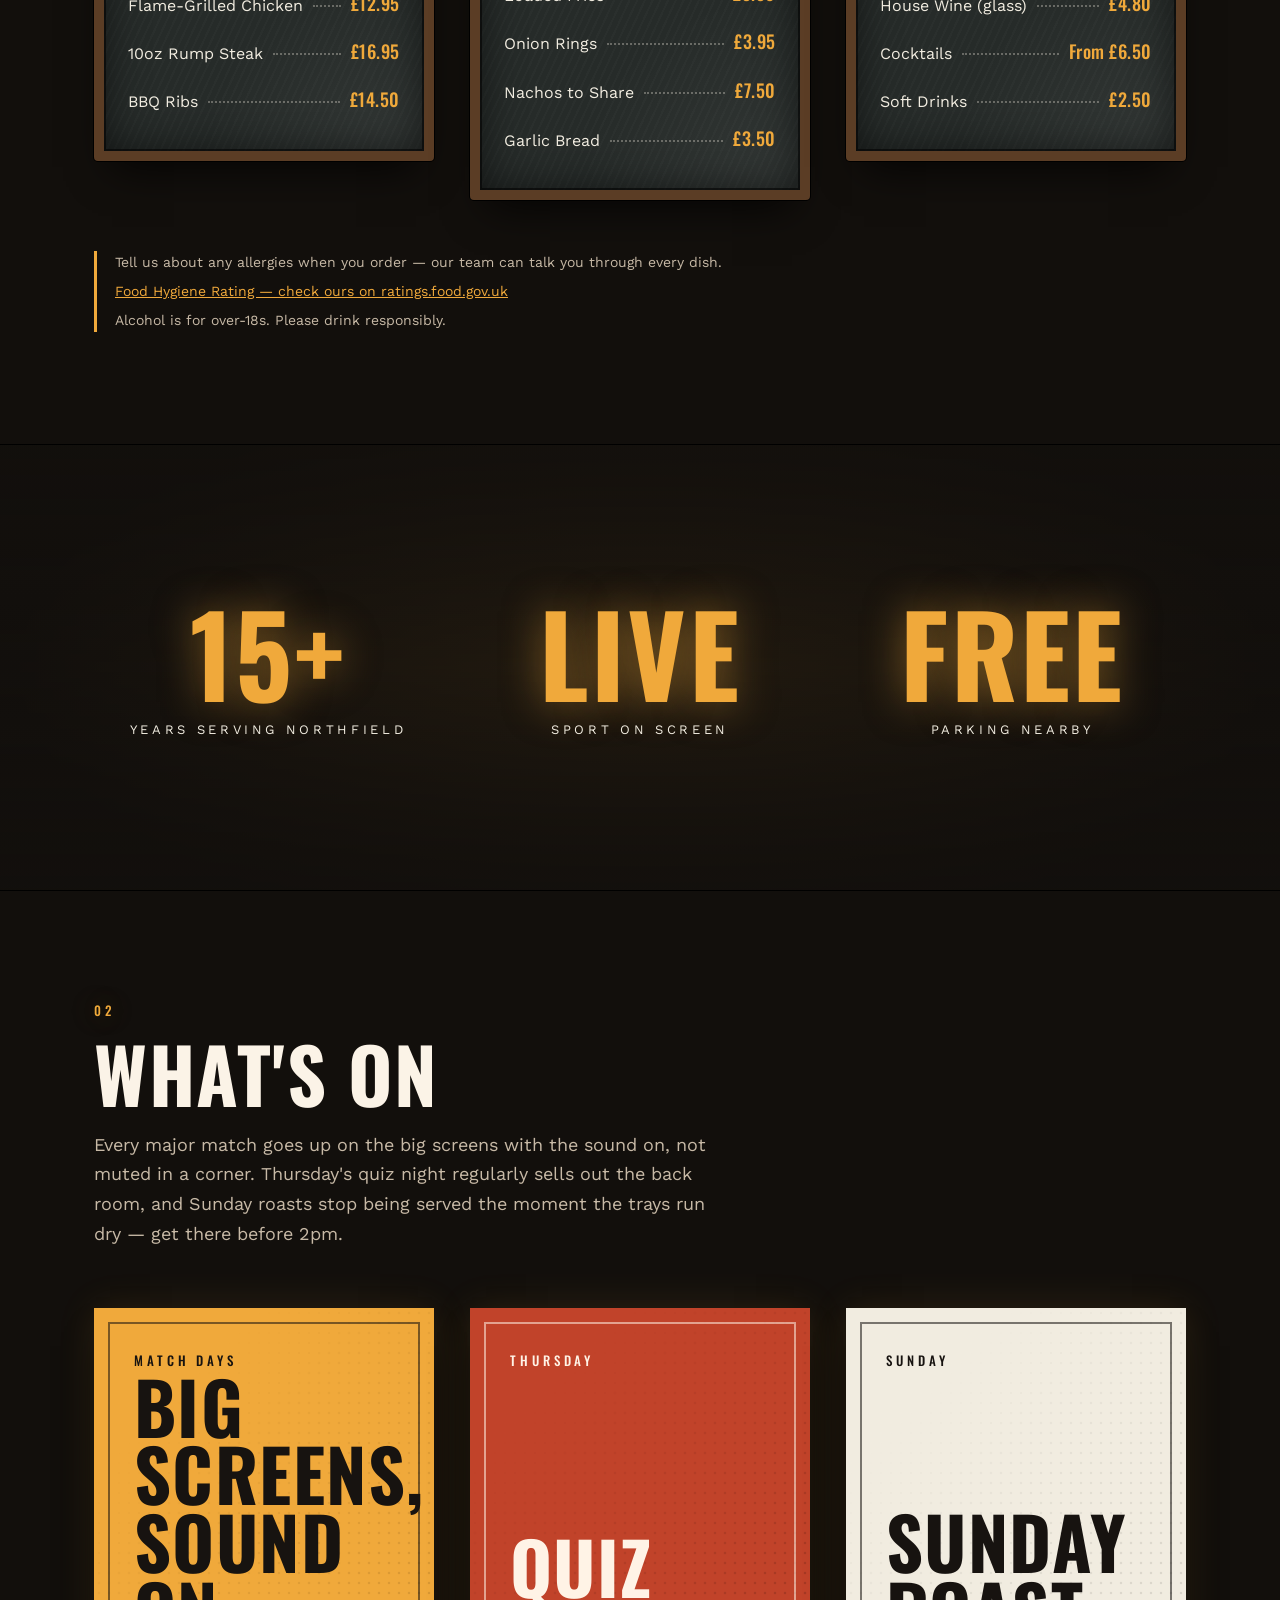
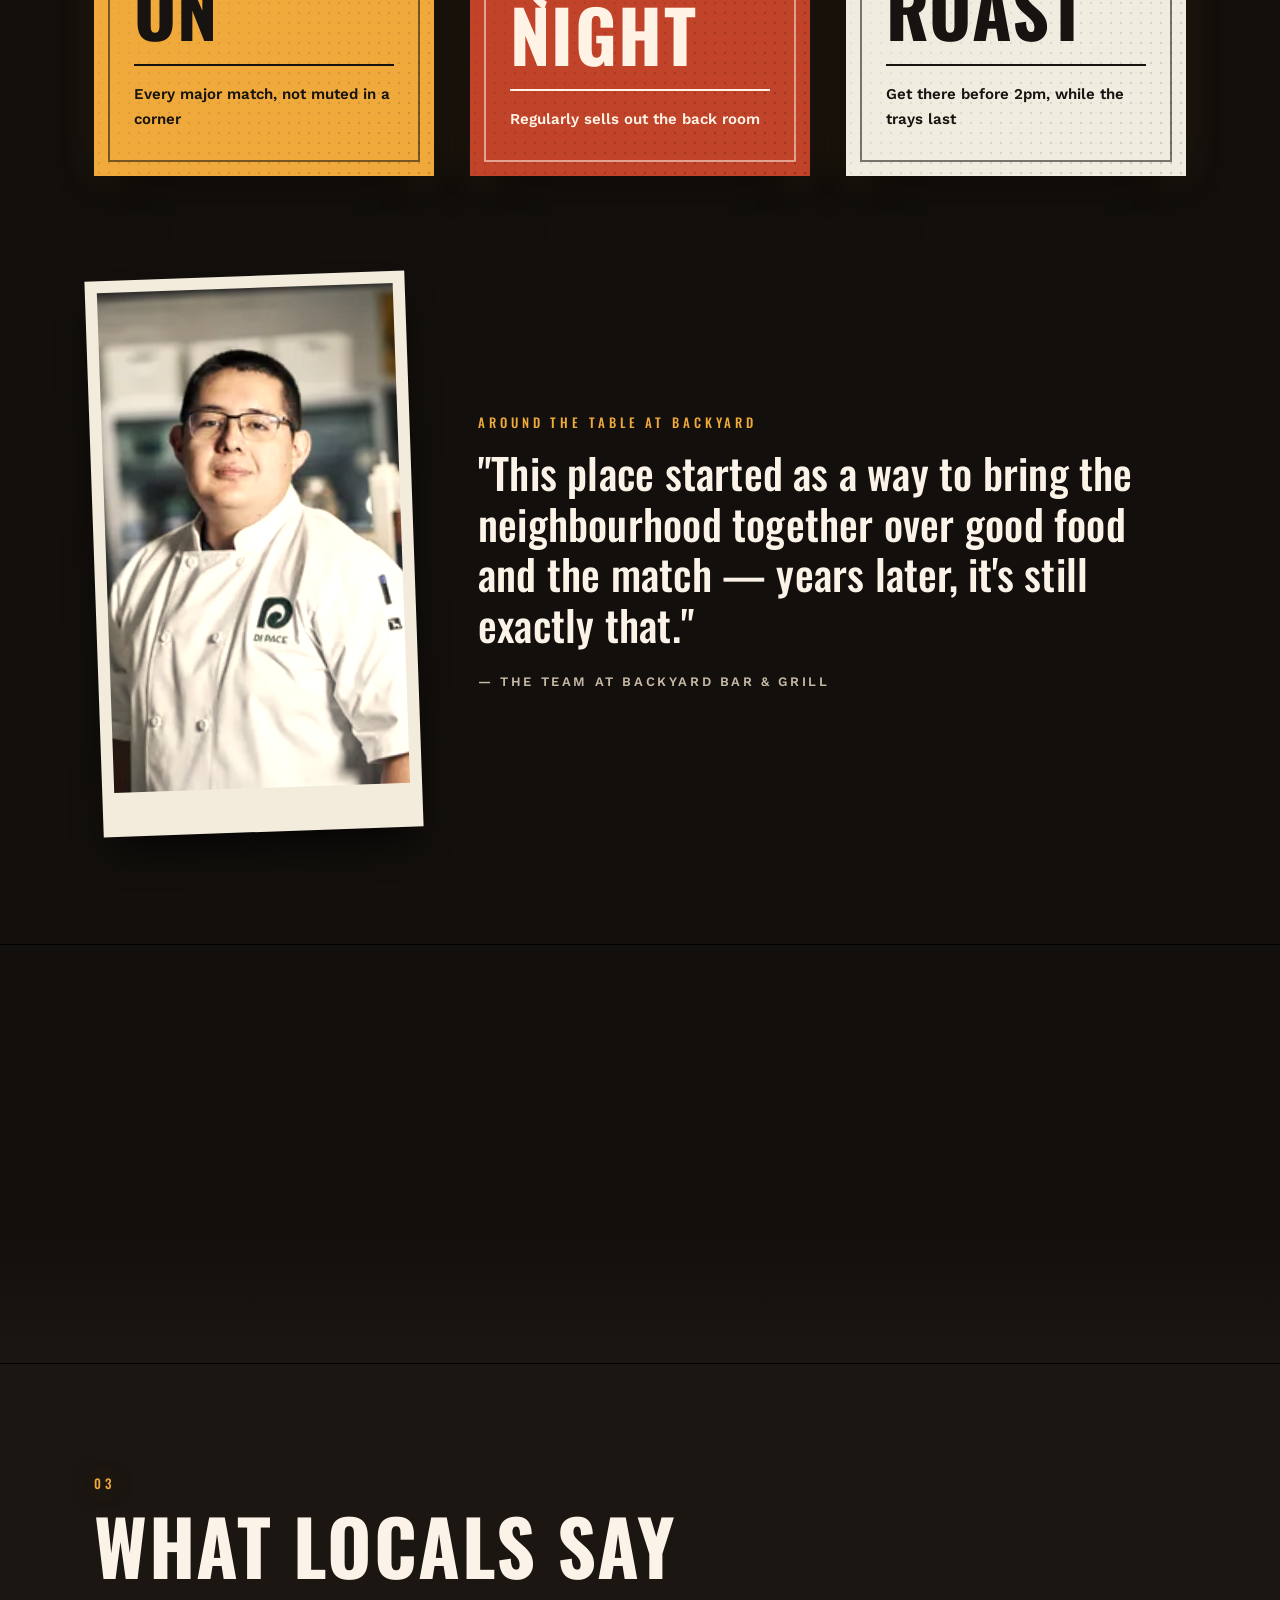
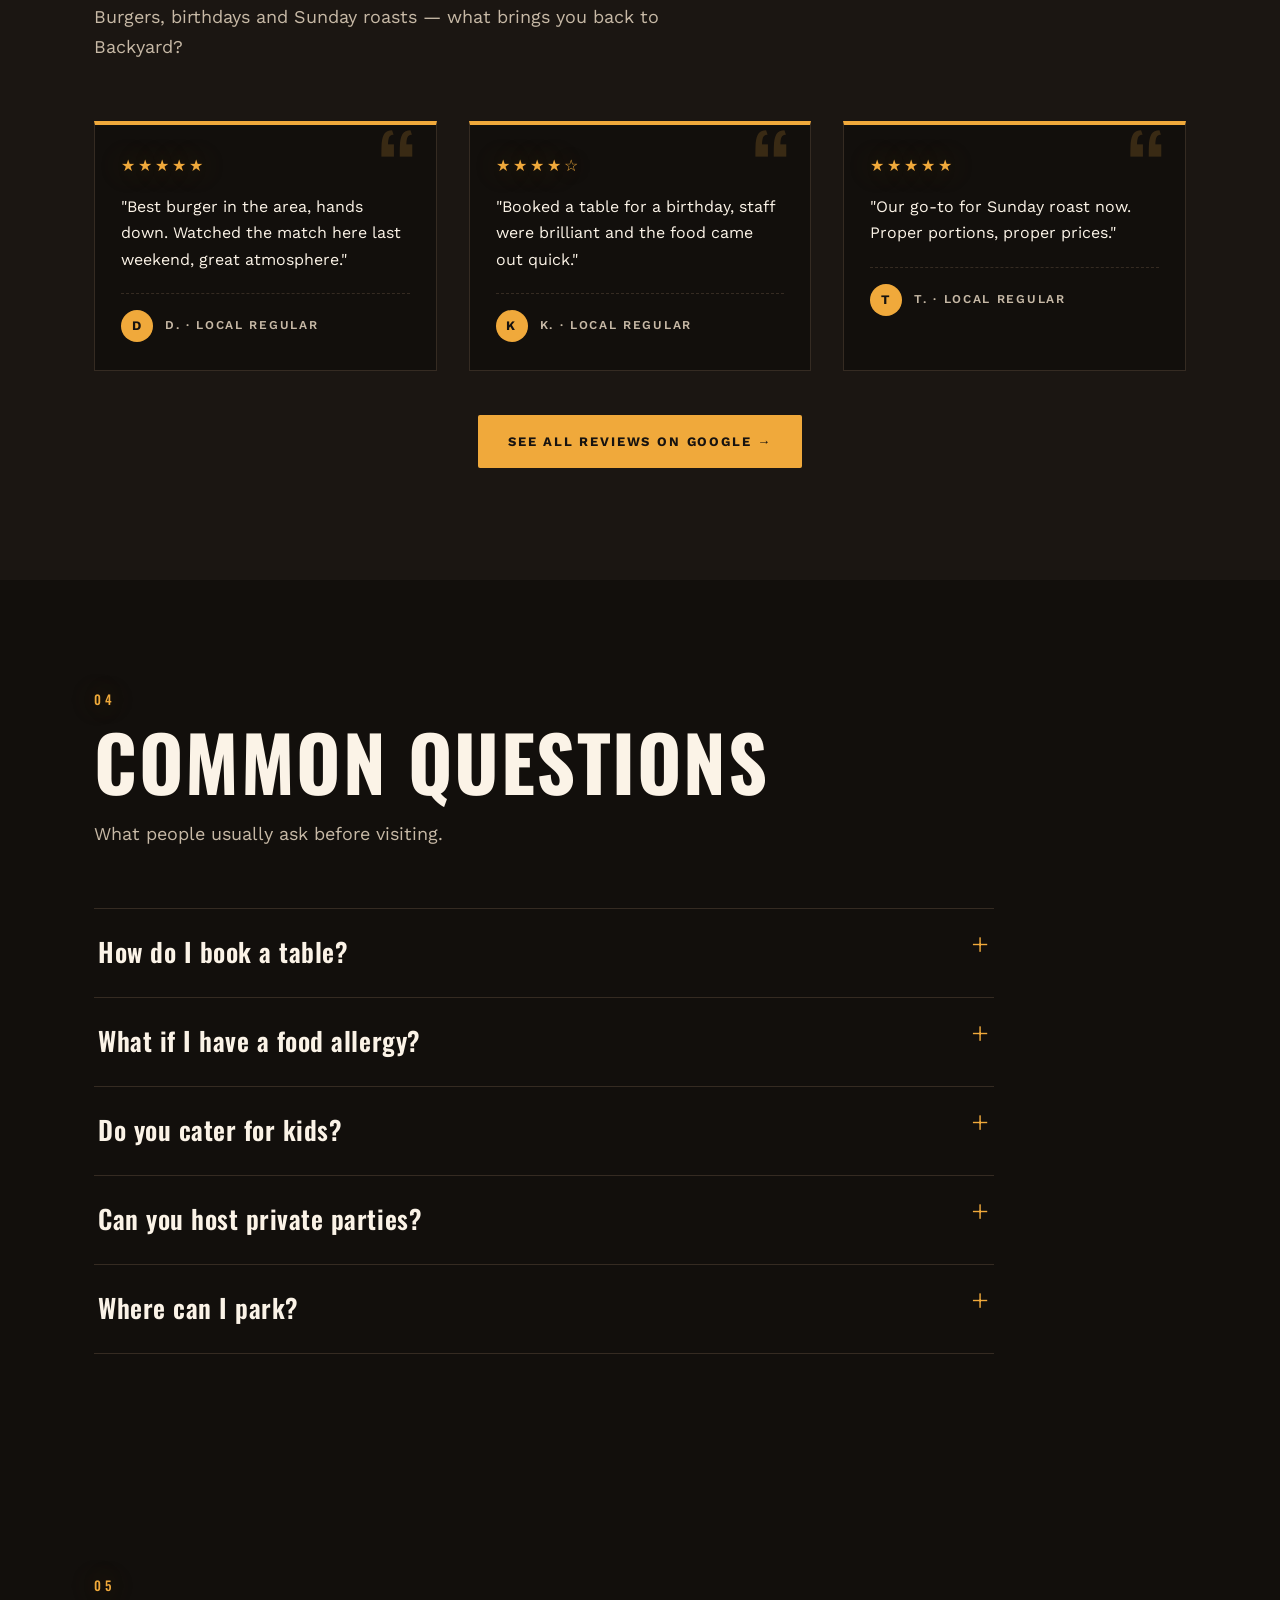
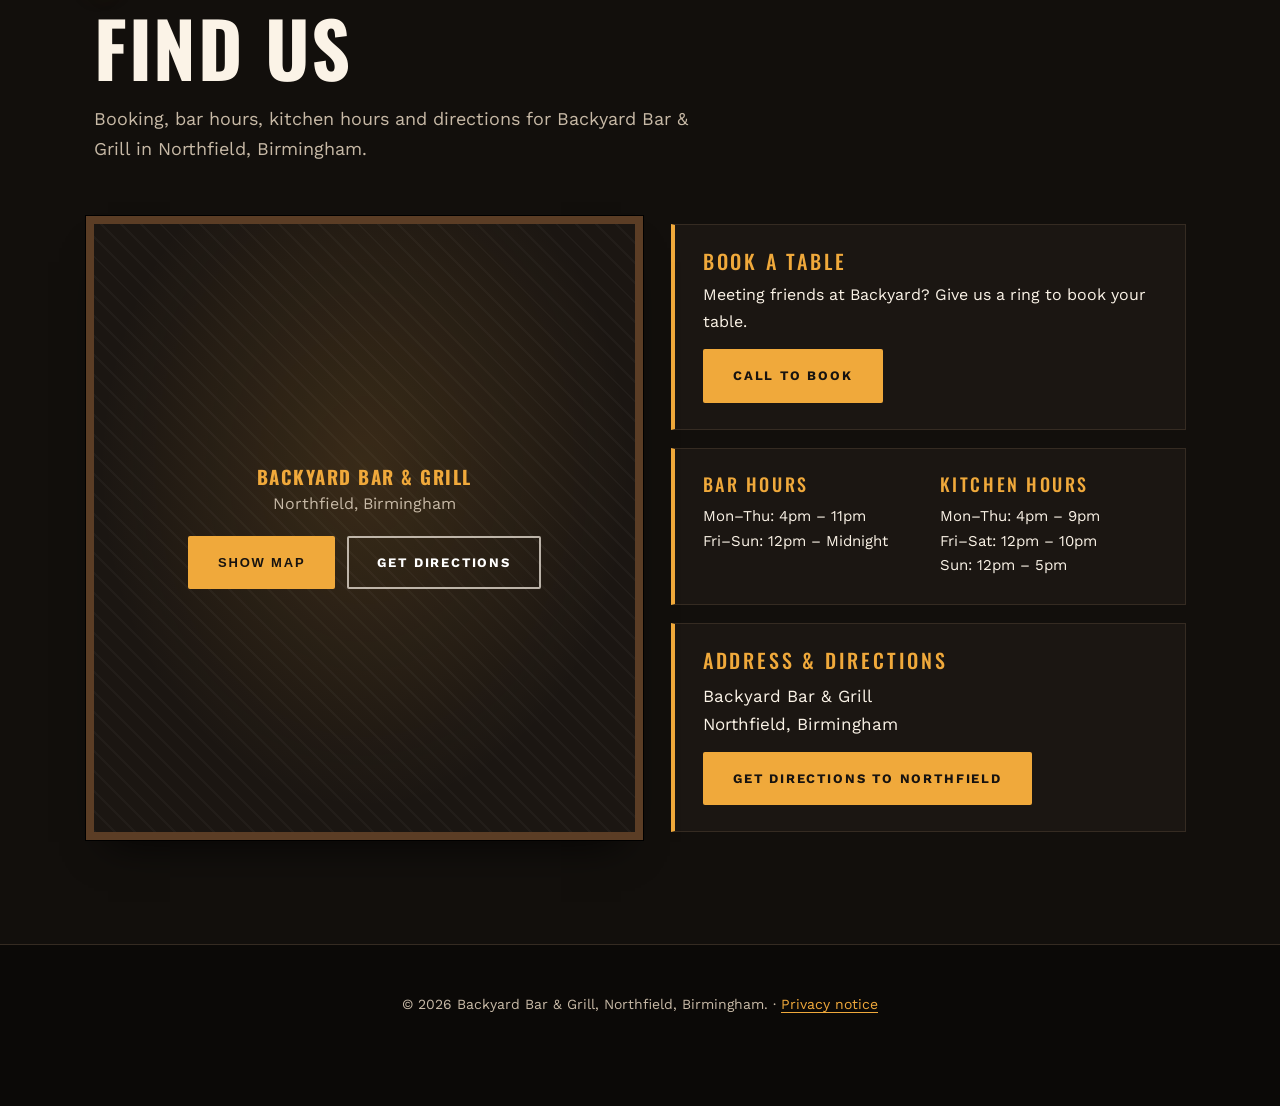
==== commit bd360161: "Underline footer privacy link (WCAG link-in-text-block) Co-Authored-By: Claude Opus 5.5 <noreply@ant" ====
--- a/index.html
+++ b/index.html
@@ -245,6 +245,7 @@
     .btn:hover,.board:hover,.review:hover,.poster:hover{transform:none;}
     .strip,.band{background-attachment:scroll;}
   }
+  footer a[href="privacy.html"]{text-decoration:underline; text-underline-offset:3px;}
 </style>
 </head>
 <body>
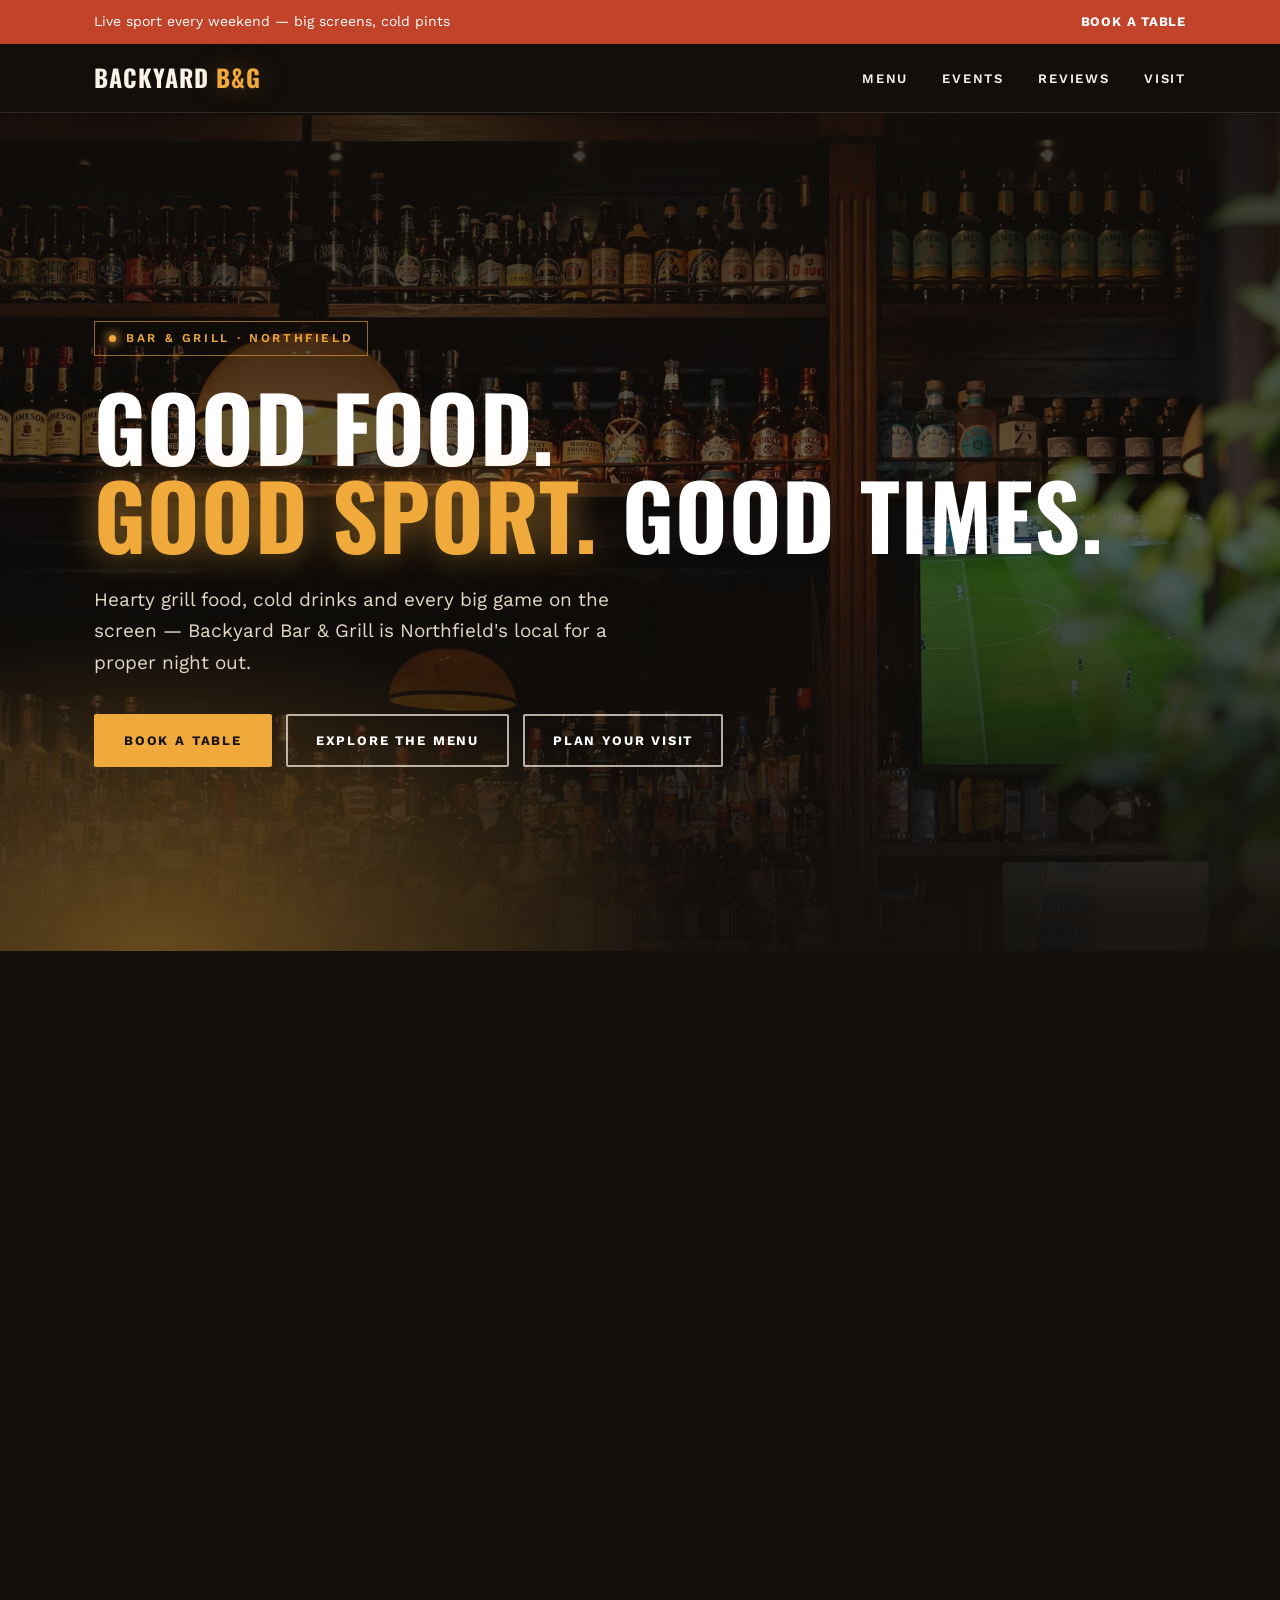
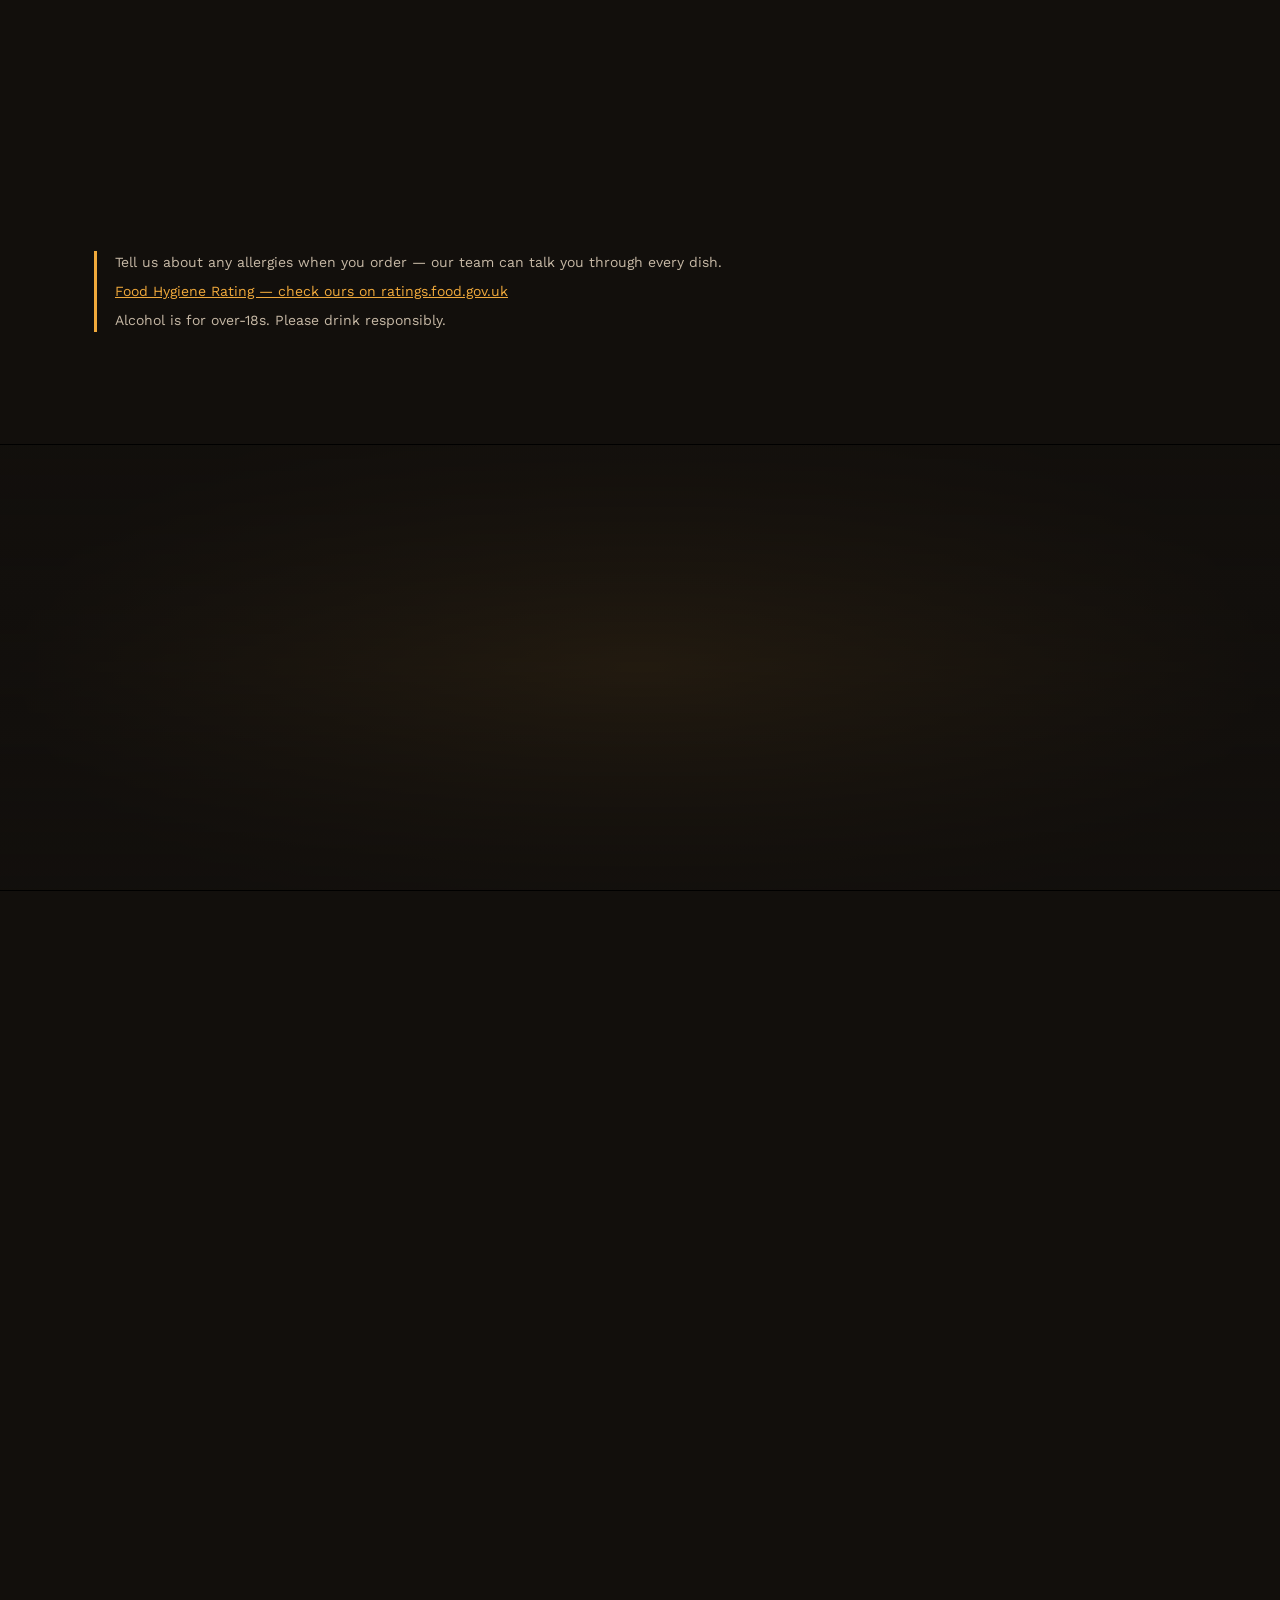
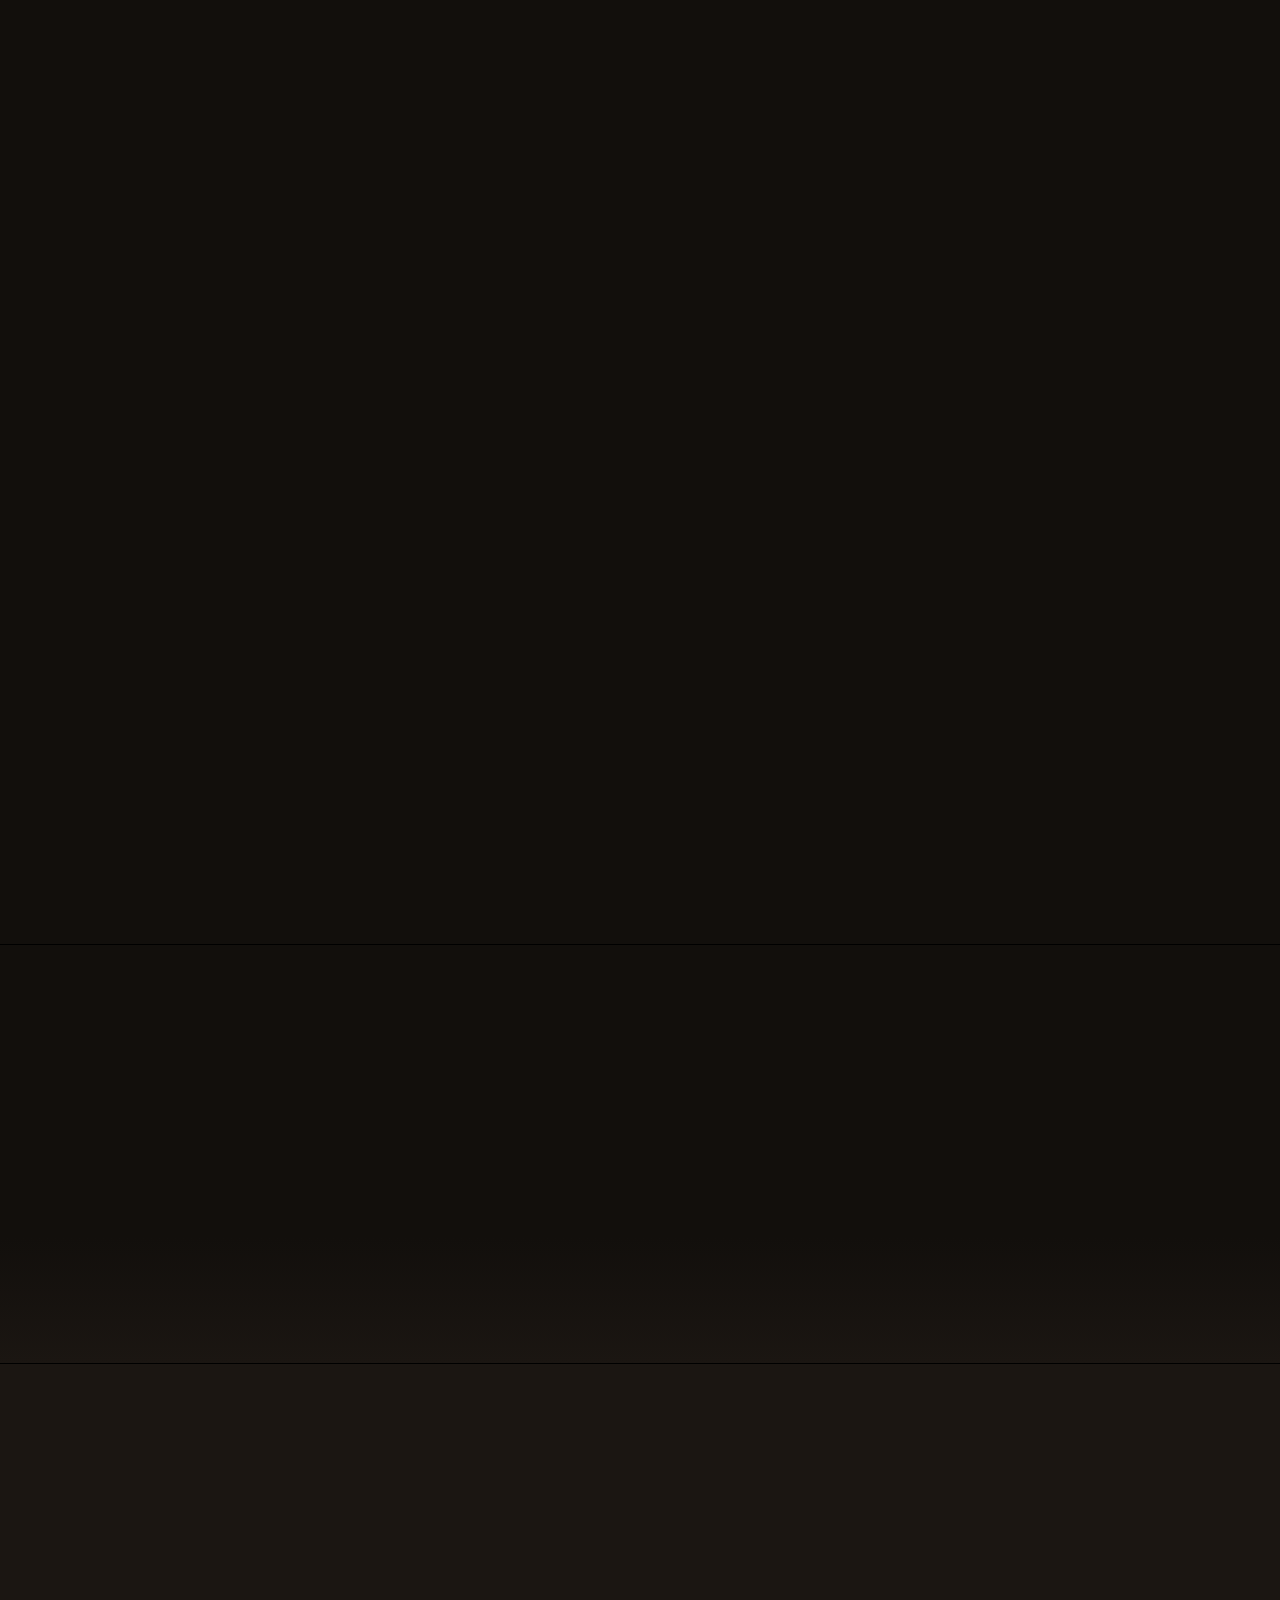
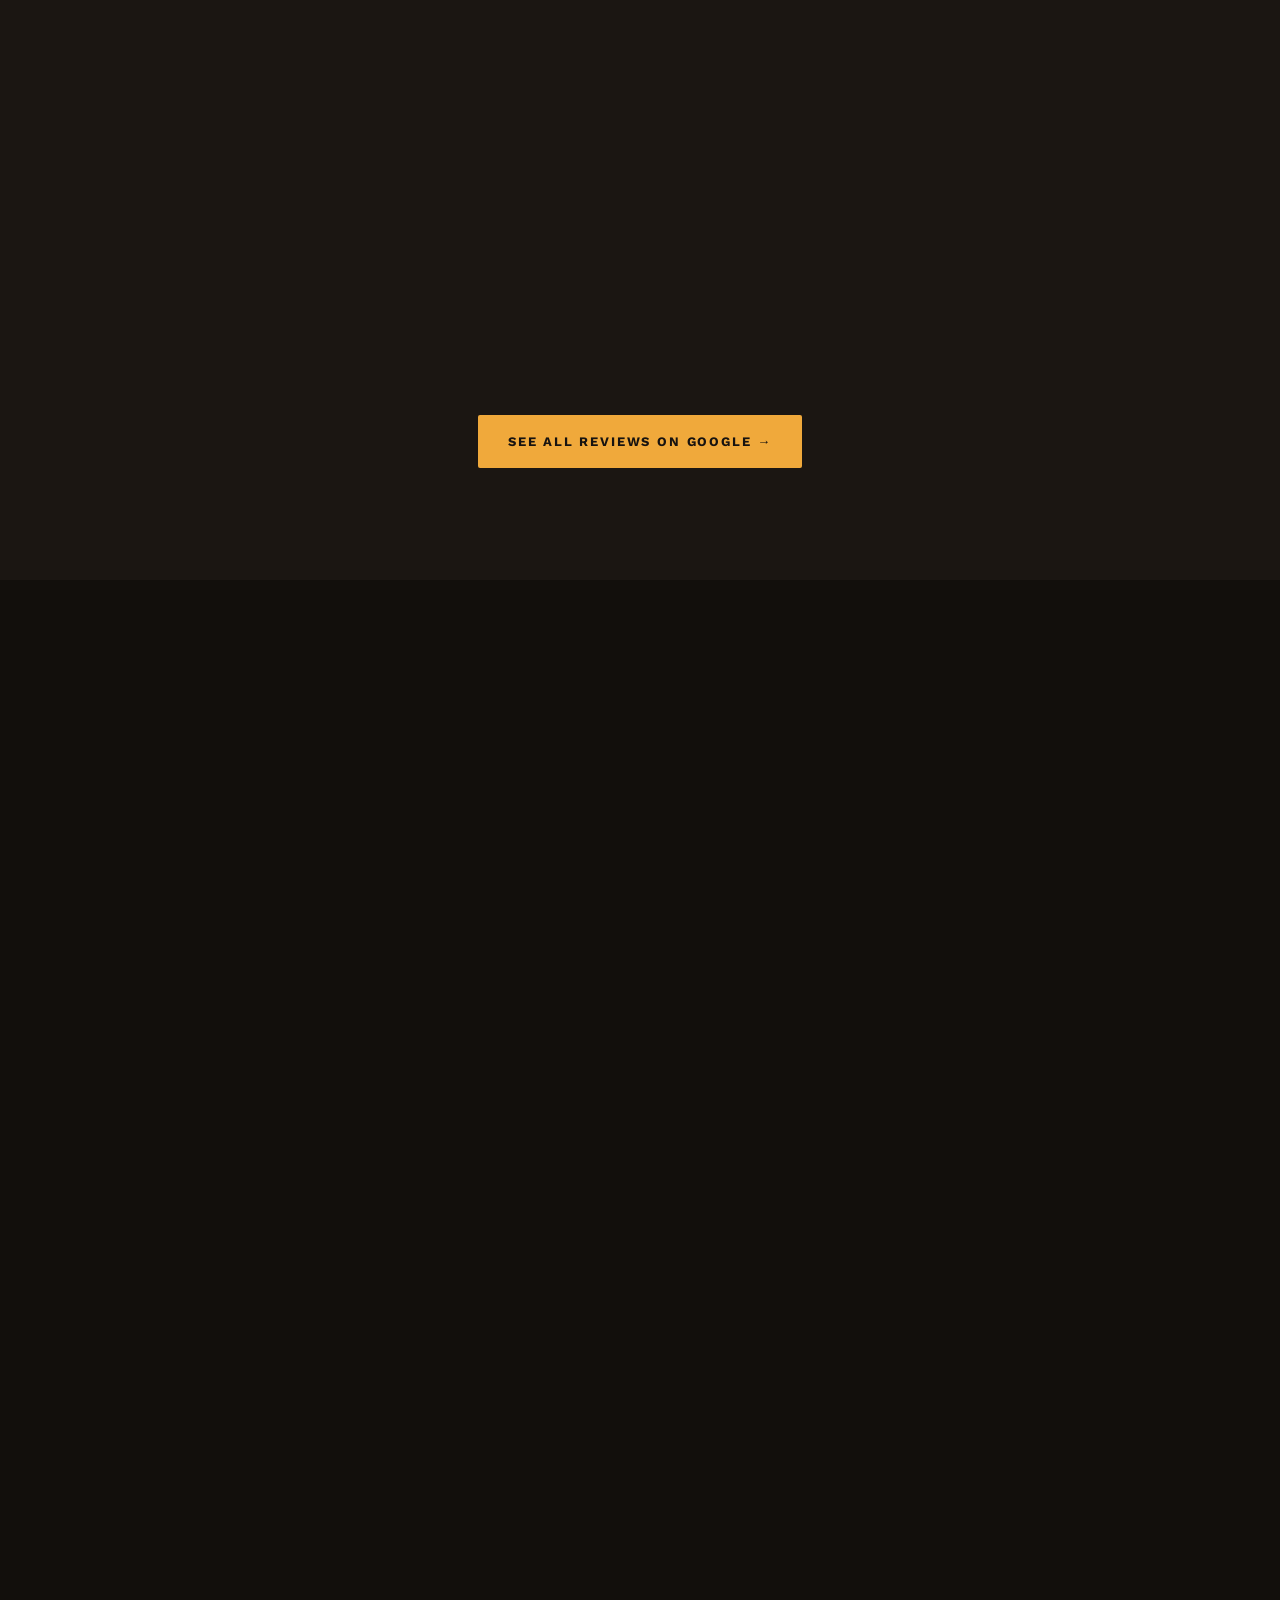
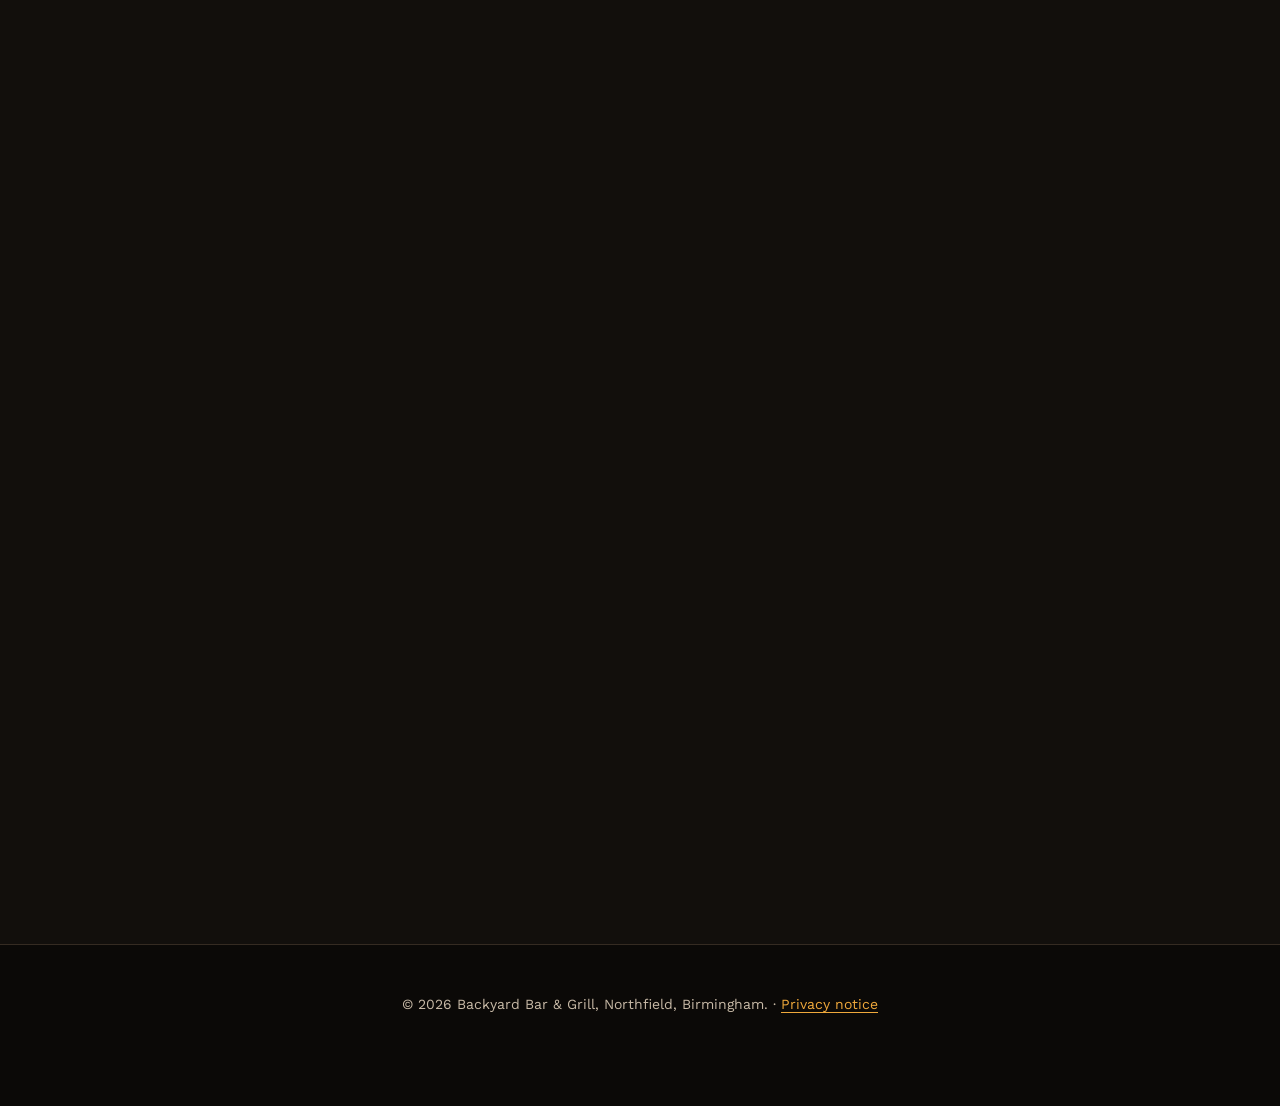
==== commit d2bf9d19: "Stricter CSP and clickjacking defence - Move remaining style="" attributes into utility classes; CSP" ====
--- a/index.html
+++ b/index.html
@@ -3,8 +3,9 @@
 <head>
 <meta charset="UTF-8" />
 <meta name="viewport" content="width=device-width, initial-scale=1" />
-<meta http-equiv="Content-Security-Policy" content="default-src 'self'; script-src 'self' 'sha256-seqC/ossHjBNrIRzy/kfs15F2JOEZqgq6ozS1JozCy8=' 'sha256-jsW8oUjbGldzJ8M1yucBuEZNt1tHe+6huoxJ3ZexiR4=' 'sha256-fyN+zLz1yASIMvWm7zx2+oktAUUo+0WNumh6vqKC264='; style-src 'self' 'unsafe-inline'; img-src 'self' data:; font-src 'self'; frame-src https://maps.google.com https://www.google.com; connect-src 'self'; form-action 'self'; base-uri 'self'; object-src 'none'; upgrade-insecure-requests" />
+<meta http-equiv="Content-Security-Policy" content="default-src 'self'; script-src 'self' 'sha256-gAIMlo4uHwea7LDSu/hGhLXHg8Iu/WQoVQvXGVLwabA=' 'sha256-seqC/ossHjBNrIRzy/kfs15F2JOEZqgq6ozS1JozCy8=' 'sha256-jsW8oUjbGldzJ8M1yucBuEZNt1tHe+6huoxJ3ZexiR4=' 'sha256-fyN+zLz1yASIMvWm7zx2+oktAUUo+0WNumh6vqKC264='; style-src 'self' 'sha256-Z8UygcAi0p+vAREgSSOSSy4K+EcpCsmqzD2WvKPRYmA=' 'sha256-yDiuVbIFHl8VIBtafXkY9iRXwur5KfR0MywcL8b+Wso='; img-src 'self' data:; font-src 'self'; frame-src https://maps.google.com https://www.google.com; connect-src 'self'; form-action 'self'; base-uri 'self'; object-src 'none'; upgrade-insecure-requests" />
 <meta name="referrer" content="strict-origin-when-cross-origin" />
+<script>if (window.top !== window.self) { try { window.top.location.replace(window.self.location.href); } catch (e) { document.documentElement.hidden = true; } }</script>
 <title>Backyard Bar &amp; Grill | Bar &amp; Grill in Northfield, Birmingham</title>
 <meta name="description" content="Backyard Bar & Grill — hearty food, cold drinks and big-screen sport in Northfield, Birmingham. Walk-ins and bookings welcome." />
 <link rel="canonical" href="https://desolatemartial553.github.io/backyard-bar-grill/" />
